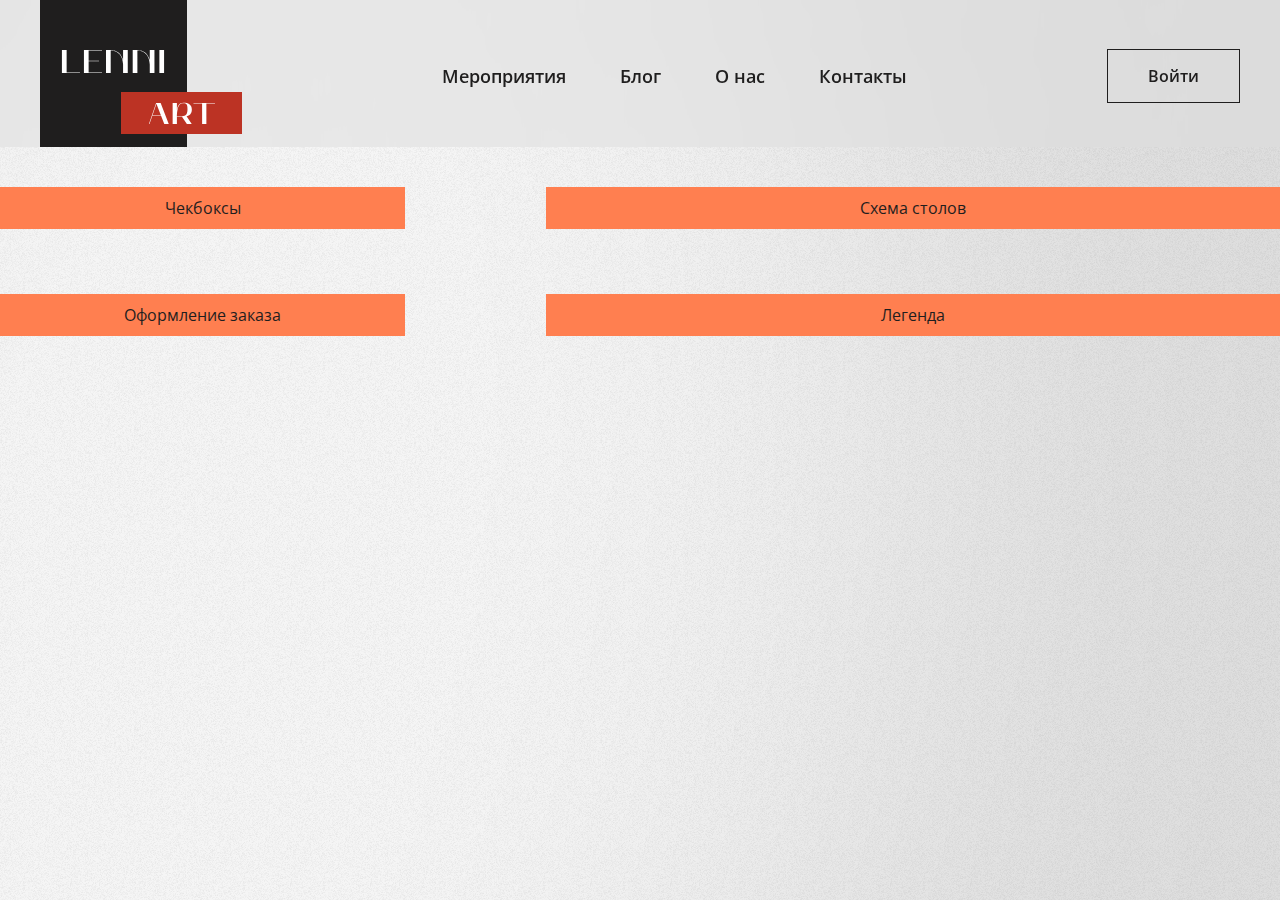
==== event.html @ 91ab903e "feature(all): add events, events, imgs, styles" ====
<!DOCTYPE html>
<html lang="ru">

<head>
  <meta charset="UTF-8" />
  <title>Lenni Art</title>

  <!-- CSS -->
  <link rel="stylesheet" href="../styles/styles.min.css" />

  <!-- FONTS -->
  <link rel="preconnect" href="https://fonts.googleapis.com">
  <link rel="preconnect" href="https://fonts.gstatic.com" crossorigin>
  <link href="https://fonts.googleapis.com/css2?family=Lora:wght@400;500;600;700&family=Open+Sans:wght@400;500;600;700&display=swap" rel="stylesheet">
</head>

<body>
  <header class="page-header">
    <div class="page-header__container">
      <a href="index.html" class="page-header__logo">
        <!-- <img src="assets/images/logo.svg" class="page-header__logo-img"/> -->
        <svg class="page-header__logo-img" width="202" height="147">
          <use xlink:href="assets/icons/symbols.svg#logo">
        </svg>
      </a>

      <nav class="page-header__nav">
        <a href="events.html" class="page-header__nav-link">Мероприятия</a>
        <a href="#" class="page-header__nav-link">Блог</a>
        <a href="#" class="page-header__nav-link">О нас</a>
        <a href="#" class="page-header__nav-link">Контакты</a>
      </nav>

      <a href="#" class="btn page-header__sign-in-btn">Войти</a>
    </div>
  </header>
  <main class="main">
    <!-- Здесь будут хлебные крошки -->
    <article class="event">
      <!-- Здесь пропущенное содержимое страницы -->
      <form class="reserve event__reserve">
        <div class="reserve__checks">
          Чекбоксы
        </div>
        <div class="reserve__scheme">
          Схема столов
        </div>
        <div class="reserve__order">
          Оформление заказа
        </div>
        <div class="reserve__legend">
          Легенда
        </div>
      </form>
    </article>
  </main>

  <footer class="page-footer"></footer>
</body>

</html>
---- styles/styles.min.css ----
@font-face {
  font-family: "mak";
  src: local("MAK-bold"), url(../assets/fonts/Mak-bold.woff);
  font-weight: 700;
  font-style: normal;
}
@font-face {
  font-family: "mak";
  src: local("MAK-light"), url(../assets/fonts/Mak-light.woff);
  font-weight: 300;
  font-style: normal;
}
html {
  width: 100%;
  margin: 0;
  padding: 0;
}
body,
input,
select,
textarea {
  color: #1f1e1e;
  font-family: "Open Sans", sans-serif;
}
body {
  width: 100%;
  margin: 0;
  -webkit-box-sizing: border-box;
  box-sizing: border-box;
  display: -webkit-box;
  display: -ms-flexbox;
  display: flex;
  -webkit-box-orient: vertical;
  -webkit-box-direction: normal;
  -ms-flex-direction: column;
  flex-direction: column;
  background-color: #dedede;
  background-image: url(../assets/images/noise.png),
    url(../assets/images/bg.png);
  background-position: 0 0, 0 0;
  background-size: auto, 100% auto;
  background-repeat: repeat, repeat-y;
  font-size: 16px;
  font-weight: 400;
  font-style: normal;
  line-height: 1.375;
  overflow-x: hidden;
  -webkit-text-size-adjust: 100%;
  -moz-text-size-adjust: 100%;
  -ms-text-size-adjust: 100%;
  min-height: 100vh;
  padding: 147px 0 0;
}
input,
select,
textarea {
  -webkit-box-shadow: none;
  box-shadow: none;
  outline: 0;
}
textarea {
  resize: none;
}
.main {
  -webkit-box-flex: 1;
  -ms-flex: 1 0 auto;
  flex: 1 0 auto;
}
.main-header {
  padding: 100px 0;
}
.main-header__text,
.main-header__title {
  margin: 0 0 70px;
  padding-left: 40px;
  padding-right: 40px;
  text-align: center;
  text-transform: uppercase;
  font-family: "Lora", sans-serif;
  font-weight: 400;
  font-size: 45px;
  line-height: normal;
  color: #1f1e1e;
}
.main-header__text {
  margin: 0 auto;
  max-width: 948px;
  width: 100%;
}
.main-header__picture {
  display: block;
  margin-bottom: 70px;
  position: relative;
  width: 100%;
}
.main-header__picture::before {
  content: "";
  display: block;
  width: 100%;
  padding-top: 16.927%;
}
.main-header__img {
  position: absolute;
  top: 0;
  left: 0;
  width: 100%;
  height: 100%;
  -o-object-fit: contain;
  object-fit: contain;
}
.home {
  padding-top: 147px;
}
.home__listing {
  margin-bottom: 95px;
}
.title {
  margin: 0 0 150px;
  -webkit-box-sizing: border-box;
  box-sizing: border-box;
  padding: 7px 45px 9px;
  max-width: 624px;
  width: 100%;
  text-align: center;
  background-color: #1f1e1e;
  text-transform: uppercase;
  font-family: Lora;
  font-size: 36px;
  font-style: normal;
  font-weight: 500;
  color: #fff;
}
.btn,
a,
button {
  color: #1f1e1e;
  outline: 0;
}
img {
  max-width: 100%;
  height: auto;
  -o-object-fit: cover;
  object-fit: cover;
}
.btn,
button {
  cursor: pointer;
}
button {
  -webkit-box-shadow: none;
  box-shadow: none;
  font-family: "Open Sans", sans-serif;
}
.btn {
  display: inline-block;
  -webkit-box-sizing: border-box;
  box-sizing: border-box;
  padding: 15px 40px;
  border: 1px solid #1f1e1e;
  background-color: transparent;
  font-weight: 600;
  font-size: 16px;
  line-height: 20px;
  text-align: center;
  text-decoration: none;
  -webkit-transition: color 0.2s, background-color 0.2s, border-color 0.2s;
  transition: color 0.2s, background-color 0.2s, border-color 0.2s;
  overflow: hidden;
}
.btn:active {
  background-color: #1f1e1e;
  color: #fff;
}
.radio,
.section-title {
  display: -webkit-box;
  display: -ms-flexbox;
  display: flex;
}
.section-title {
  -webkit-box-sizing: border-box;
  box-sizing: border-box;
  width: 100%;
  max-width: 624px;
  -webkit-box-pack: center;
  -ms-flex-pack: center;
  justify-content: center;
  -webkit-box-align: center;
  -ms-flex-align: center;
  align-items: center;
  min-height: 62px;
  margin: 0 auto 150px;
  padding: 8px 45px;
  background-color: #1f1e1e;
  color: #fff;
  font-family: "Lora", serif;
  font-weight: 500;
  font-size: 36px;
  line-height: 1.277;
  text-align: center;
  text-transform: uppercase;
}
.radio {
  -webkit-box-orient: vertical;
  -webkit-box-direction: normal;
  -ms-flex-direction: column;
  flex-direction: column;
}
.radio__label {
  display: block;
  margin-bottom: 9px;
  -webkit-box-sizing: border-box;
  box-sizing: border-box;
  padding-left: 23px;
  position: relative;
  min-height: 23px;
  cursor: pointer;
}
.radio__label:last-child {
  margin-bottom: 0;
}
.radio__input {
  position: absolute !important;
  width: 0 !important;
  height: 0 !important;
  margin: 0 !important;
  padding: 0 !important;
  border: 0 !important;
  visibility: hidden !important;
  pointer-events: none;
  overflow: hidden !important;
  white-space: nowrap !important;
}
.check__input:checked ~ .check__mark,
.radio__input:checked ~ .radio__mark {
  background-color: #1f1e1e;
}
.radio__mark {
  -webkit-box-sizing: border-box;
  box-sizing: border-box;
  position: absolute;
  left: 0;
  top: 0;
  width: 23px;
  height: 23px;
  border-radius: 50%;
  border: 2px solid #1f1e1e;
  padding: 3px;
  background-clip: content-box;
  background-color: transparent;
  -webkit-transition: background-color 0.2s;
  transition: background-color 0.2s;
}
.radio__name {
  display: block;
  margin-left: 23px;
  font-family: "Open Sans", sans-serif;
  font-weight: 400;
  font-size: 16px;
  line-height: 22px;
}
.check {
  -webkit-box-sizing: border-box;
  box-sizing: border-box;
  position: relative;
  padding-left: 40px;
  display: block;
}
.check__input {
  position: absolute !important;
  width: 0 !important;
  height: 0 !important;
  margin: 0 !important;
  padding: 0 !important;
  border: 0 !important;
  visibility: hidden !important;
  pointer-events: none;
  overflow: hidden !important;
  white-space: nowrap !important;
}
.check__input:checked ~ .check__mark::after {
  content: "";
  display: block;
  position: absolute;
  top: 2px;
  left: 7px;
  width: 6px;
  height: 12px;
  border-bottom: 2px solid #fff;
  border-right: 2px solid #fff;
  -webkit-transform: rotate(45deg);
  -ms-transform: rotate(45deg);
  transform: rotate(45deg);
}
.check__mark {
  position: absolute;
  top: 0;
  left: 0;
  width: 24px;
  height: 24px;
  -webkit-box-sizing: border-box;
  box-sizing: border-box;
  border: 1px solid #1f1e1e;
  background-color: transparent;
  -webkit-transition: background-color 0.2s;
  transition: background-color 0.2s;
}
.check__label {
  font-size: 14px;
  color: #1f1e1e;
}
.field__title {
  margin: 0 0 10px;
  font-weight: 700;
  font-family: "Open Sans", sans-serif;
  font-size: 18px;
  line-height: 25px;
  color: #1f1e1e;
}
.field__title--mb7 {
  margin-bottom: 7px;
}
.field__inputs {
  display: -webkit-box;
  display: -ms-flexbox;
  display: flex;
  gap: 15px;
}
.field__input,
.field__select,
.field__textarea {
  -webkit-box-sizing: border-box;
  box-sizing: border-box;
  border: 0;
  padding: 17px 20px 16px;
  width: 100%;
  border-radius: 5px;
  background-color: #fff;
  font-size: 16px;
  color: #1f1e1e;
}
.field__input,
.field__select {
  height: 55px;
}
.field__textarea {
  height: 150px;
}
.field__input--w55 {
  width: 55px;
}
.field__input--w110 {
  width: 110px;
}
.field__input--datetime {
  padding: 17px 13px 16px;
  text-align: center;
}
.field__input::-webkit-input-placeholder {
  font-size: 16px;
  color: #6c6c6c;
}
.field__input::-moz-placeholder {
  font-size: 16px;
  color: #6c6c6c;
}
.field__input:-ms-input-placeholder {
  font-size: 16px;
  color: #6c6c6c;
}
.field__input::-ms-input-placeholder {
  font-size: 16px;
  color: #6c6c6c;
}
.field__input::placeholder {
  font-size: 16px;
  color: #6c6c6c;
}
.field__label {
  display: block;
  font-size: 16px;
  margin-bottom: 5px;
  line-height: 22px;
  color: #1f1e1e;
}
.field__label--textarea {
  font-weight: 700;
  font-family: "Open Sans", sans-serif;
  font-size: 18px;
  line-height: 25px;
  color: #1f1e1e;
}
.form__list {
  display: -webkit-box;
  display: -ms-flexbox;
  display: flex;
  -ms-flex-wrap: wrap;
  flex-wrap: wrap;
  width: 100%;
  row-gap: 30px;
  -webkit-column-gap: 60px;
  -moz-column-gap: 60px;
  column-gap: 60px;
}
.form__list--mb50 {
  margin-bottom: 50px;
}
.form__group {
  width: calc(50% - 30px);
}
.form__field {
  display: block;
  width: 100%;
}
.form__field--w50 {
  width: calc(50% - 30px);
}
.form__field--mb30 {
  margin-bottom: 30px;
}
.form__btn {
  max-width: 400px;
  width: 100%;
}
.form__check--mb40 {
  margin-bottom: 40px;
}
.form__close-btn {
  padding: 4px 0;
  border: 0;
  background: 0 0;
  color: #1f1e1e;
  font-weight: 600;
  font-size: 16px;
  line-height: 22px;
  text-decoration: underline;
  -webkit-transition: color 0.2s;
  transition: color 0.2s;
  margin: 0 auto 0 133px;
}
.form__close-btn:hover,
.page-header__nav-link:hover {
  color: #bc3324;
}
.event-card,
.event-card__link {
  display: -webkit-box;
  display: -ms-flexbox;
  display: flex;
}
.event-card {
  -webkit-box-sizing: border-box;
  box-sizing: border-box;
  width: 405px;
  max-width: 100%;
  min-width: 280px;
}
.event-card__link {
  text-decoration: none;
  -webkit-box-orient: vertical;
  -webkit-box-direction: normal;
  -ms-flex-direction: column;
  flex-direction: column;
  width: 100%;
  height: 100%;
}
.event-card__link:active .event-card__title {
  color: #bc3324;
  text-decoration-color: #bc3324;
}
.event-card__picture {
  position: relative;
  display: block;
  width: 100%;
  margin: 0 0 25px;
  font-size: 0;
  text-decoration: none;
  overflow: hidden;
}
.event-card__picture ::after {
  content: "";
  display: block;
  width: 100%;
  padding-top: 107.16%;
}
.event-card__picture-img,
.page-header::before {
  position: absolute;
  top: 0;
  left: 0;
  width: 100%;
  height: 100%;
}
.event-card__picture-img {
  -o-object-fit: cover;
  object-fit: cover;
}
.event-card__title {
  margin: 0 0 auto;
  min-height: 64px;
  text-decoration: underline;
  text-decoration-color: transparent;
  font-family: Open Sans;
  font-size: 24px;
  font-style: normal;
  font-weight: 700;
  line-height: normal;
  color: #1f1e1e;
  -webkit-transition: color 0.2s;
  transition: color 0.2s;
}
.event-card__description {
  margin: 15px 0;
  font-size: 16px;
  font-weight: 400;
  line-height: normal;
  color: #1f1e1e;
}
.event-card__time {
  margin-top: auto;
  display: block;
  font-size: 14px;
  font-style: normal;
  font-weight: 300;
  color: #1f1e1e;
}
.listing,
.listing__events-list {
  display: -webkit-box;
  display: -ms-flexbox;
  display: flex;
}
.listing {
  -webkit-box-sizing: border-box;
  box-sizing: border-box;
  width: 100%;
  max-width: 1414px;
  margin-left: auto;
  margin-right: auto;
  padding-left: 40px;
  padding-right: 40px;
  -webkit-box-orient: vertical;
  -webkit-box-direction: normal;
  -ms-flex-direction: column;
  flex-direction: column;
}
.listing__events-list {
  -ms-flex-wrap: wrap;
  flex-wrap: wrap;
  margin: 0 -30px -120px;
}
.listing__event-card {
  max-width: 405px;
  width: calc(33.333% - 60px);
  margin: 0 30px 120px;
}
.events {
  padding-top: 147px;
}
.events__listing {
  margin-bottom: 100px;
}
.events__title {
  -ms-flex-item-align: center;
  align-self: center;
}
.events__container,
.reserve > div {
  -webkit-box-sizing: border-box;
  box-sizing: border-box;
}
.events__container {
  position: relative;
  display: -webkit-box;
  display: -ms-flexbox;
  display: flex;
  -webkit-box-pack: justify;
  -ms-flex-pack: justify;
  justify-content: space-between;
  -webkit-box-align: center;
  -ms-flex-align: center;
  align-items: center;
  margin: 0 auto;
  padding-left: 40px;
  padding-right: 40px;
  max-width: 1414px;
  width: 100%;
  -webkit-box-orient: vertical;
  -webkit-box-direction: normal;
  -ms-flex-direction: column;
  flex-direction: column;
}
.reserve {
  display: grid;
  gap: 65px 11%;
  grid-template-columns: 405px calc(89% - 405px);
  grid-template-areas: "checks scheme" "order legend";
  width: 100%;
}
.reserve__checks {
  grid-area: checks;
}
.reserve__order {
  grid-area: order;
}
.reserve__scheme {
  grid-area: scheme;
}
.reserve > div {
  padding: 10px;
  background-color: coral;
  text-align: center;
}
.event {
  padding: 40px 0 150px;
}
.page-header {
  position: fixed;
  top: 0;
  left: 0;
  right: 0;
  width: 100%;
  height: 147px;
  z-index: 100;
}
.page-header::before {
  content: "";
  background-color: rgba(222, 222, 222, 0.5);
}
@supports (
  (-webkit-backdrop-filter: blur(10px)) or (backdrop-filter: blur(10px))
) {
  .page-header::before {
    -webkit-backdrop-filter: blur(10px);
    backdrop-filter: blur(10px);
    background-color: rgba(222, 222, 222, 0.5);
  }
}
.page-header__container {
  -webkit-box-sizing: border-box;
  box-sizing: border-box;
  width: 100%;
  max-width: 1414px;
  margin-left: auto;
  margin-right: auto;
  padding-left: 40px;
  padding-right: 40px;
  position: relative;
  display: -webkit-box;
  display: -ms-flexbox;
  display: flex;
  -webkit-box-pack: justify;
  -ms-flex-pack: justify;
  justify-content: space-between;
  -webkit-box-align: center;
  -ms-flex-align: center;
  align-items: center;
}
.page-header__logo {
  display: inline-block;
  width: 202px;
  height: 147x;
}
.page-header__logo-img {
  width: 100%;
  height: 100%;
}
.page-header__nav {
  display: inline-block;
}
.page-header__nav-link {
  margin: 0 25px;
  font-family: "Open Sans", sans-serif;
  color: #1f1e1e;
  font-weight: 600;
  font-size: 18px;
  line-height: 25px;
  text-decoration: none;
}
.page-header__sign-in-btn,
.pp {
  -webkit-box-sizing: border-box;
  box-sizing: border-box;
}
.page-header__sign-in-btn {
  text-decoration: none;
  padding: 15px 40px;
  background-color: transparent;
  border: 1px solid #1f1e1e;
  font-size: 16px;
  line-height: normal;
  font-weight: 600;
  color: #1f1e1e;
}
.pp {
  position: fixed;
  top: 0;
  left: 0;
  right: 0;
  bottom: 0;
  padding: 90px 50px 50px;
  overflow-y: auto;
  z-index: 110;
  background-color: #dedede;
}
@supports (
  (-webkit-backdrop-filter: blur(25px)) or (backdrop-filter: blur(25px))
) {
  .pp {
    background-color: rgba(31, 30, 30, 0.4);
    -webkit-backdrop-filter: blur(25px);
    backdrop-filter: blur(25px);
  }
}
.pp__container,
.pp__title {
  -webkit-box-sizing: border-box;
  box-sizing: border-box;
}
.pp__container {
  display: -webkit-box;
  display: -ms-flexbox;
  display: flex;
  -webkit-box-orient: vertical;
  -webkit-box-direction: normal;
  -ms-flex-direction: column;
  flex-direction: column;
  max-width: 1210px;
  width: 100%;
  margin: auto;
  padding: 70px 40px 40px;
  background-color: #dedede;
  background-image: url(../../assets/images/noise.png);
  background-repeat: repeat;
  background-position: 0 0;
  background-size: auto;
}
.pp__title {
  margin: -110px 0 70px;
  padding: 10px 84px;
  max-width: 595px;
  background-color: #1f1e1e;
  text-transform: uppercase;
  font-family: "Lora", serif;
  font-weight: 400;
  font-size: 22px;
  line-height: 30px;
  letter-spacing: 0.44px;
  color: #fff;
}
.pp__sticky-close {
  position: sticky;
  -ms-flex-item-align: end;
  align-self: flex-end;
  top: 0;
  width: 0;
}
.pp__sticky-btn {
  position: absolute;
  right: -70px;
  top: -100px;
  -webkit-box-sizing: border-box;
  box-sizing: border-box;
  display: -webkit-box;
  display: -ms-flexbox;
  display: flex;
  -webkit-box-pack: center;
  -ms-flex-pack: center;
  justify-content: center;
  -webkit-box-align: center;
  -ms-flex-align: center;
  align-items: center;
  width: 60px;
  height: 60px;
  border: 0;
  outline: 0;
  border-radius: 50%;
  background-color: #1f1e1e;
  color: #fff;
  -webkit-transition: background-color 0.2s;
  transition: background-color 0.2s;
}
.pp__form {
  margin: auto;
  max-width: 870px;
}
.page-footer {
  -webkit-box-flex: 0;
  -ms-flex: 0 0 auto;
  flex: 0 0 auto;
}
.display-none {
  display: none;
}
.color-red {
  color: #bc3324;
}
.width_624 {
  -webkit-box-sizing: border-box;
  box-sizing: border-box;
  width: 100%;
  max-width: 624px;
}
.is-hidden {
  position: absolute !important;
  width: 0 !important;
  height: 0 !important;
  margin: 0 !important;
  padding: 0 !important;
  border: 0 !important;
  visibility: hidden !important;
  pointer-events: none;
  overflow: hidden !important;
  white-space: nowrap !important;
}
@media (hover: hover) {
  .btn:hover {
    background-color: #1f1e1e;
    color: #fff;
  }
  .event-card__link:hover .event-card__title {
    color: #bc3324;
    text-decoration-color: #bc3324;
  }
  .pp__sticky-btn:hover {
    background-color: #a51505;
  }
}
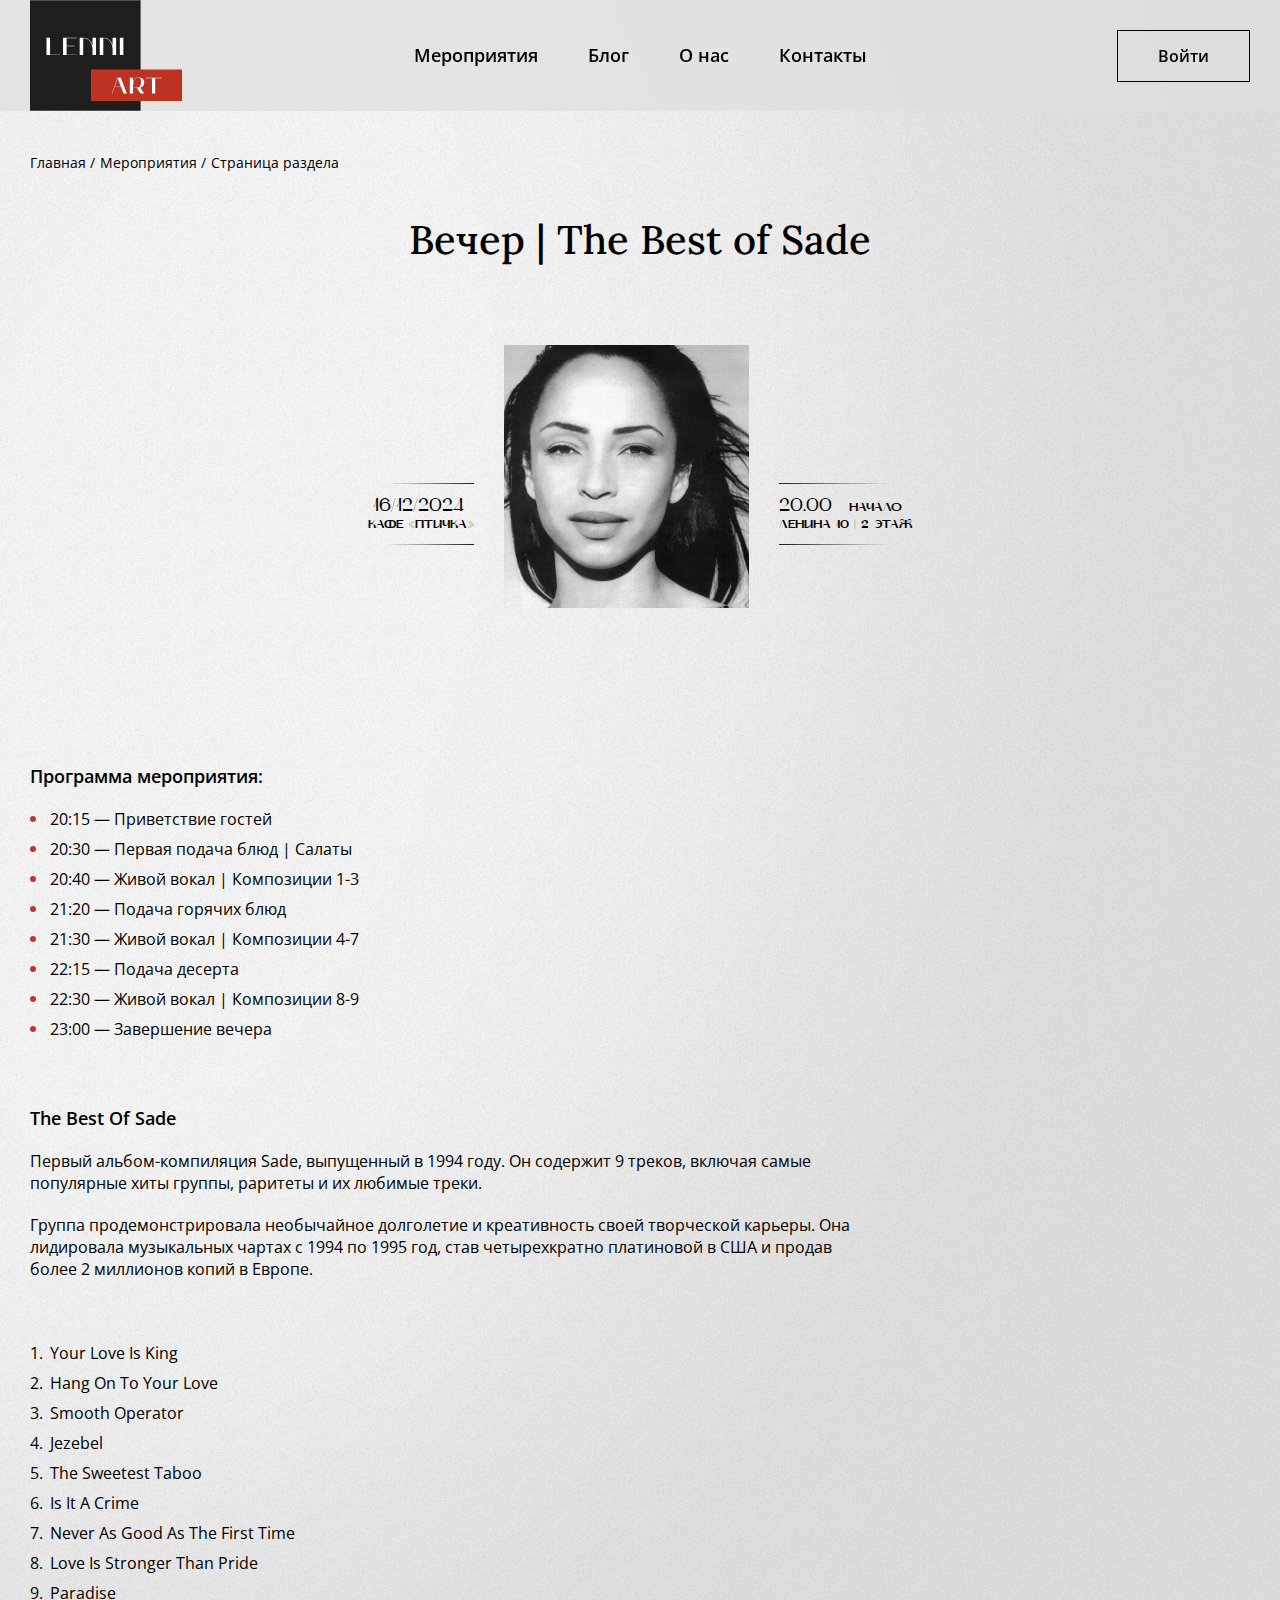
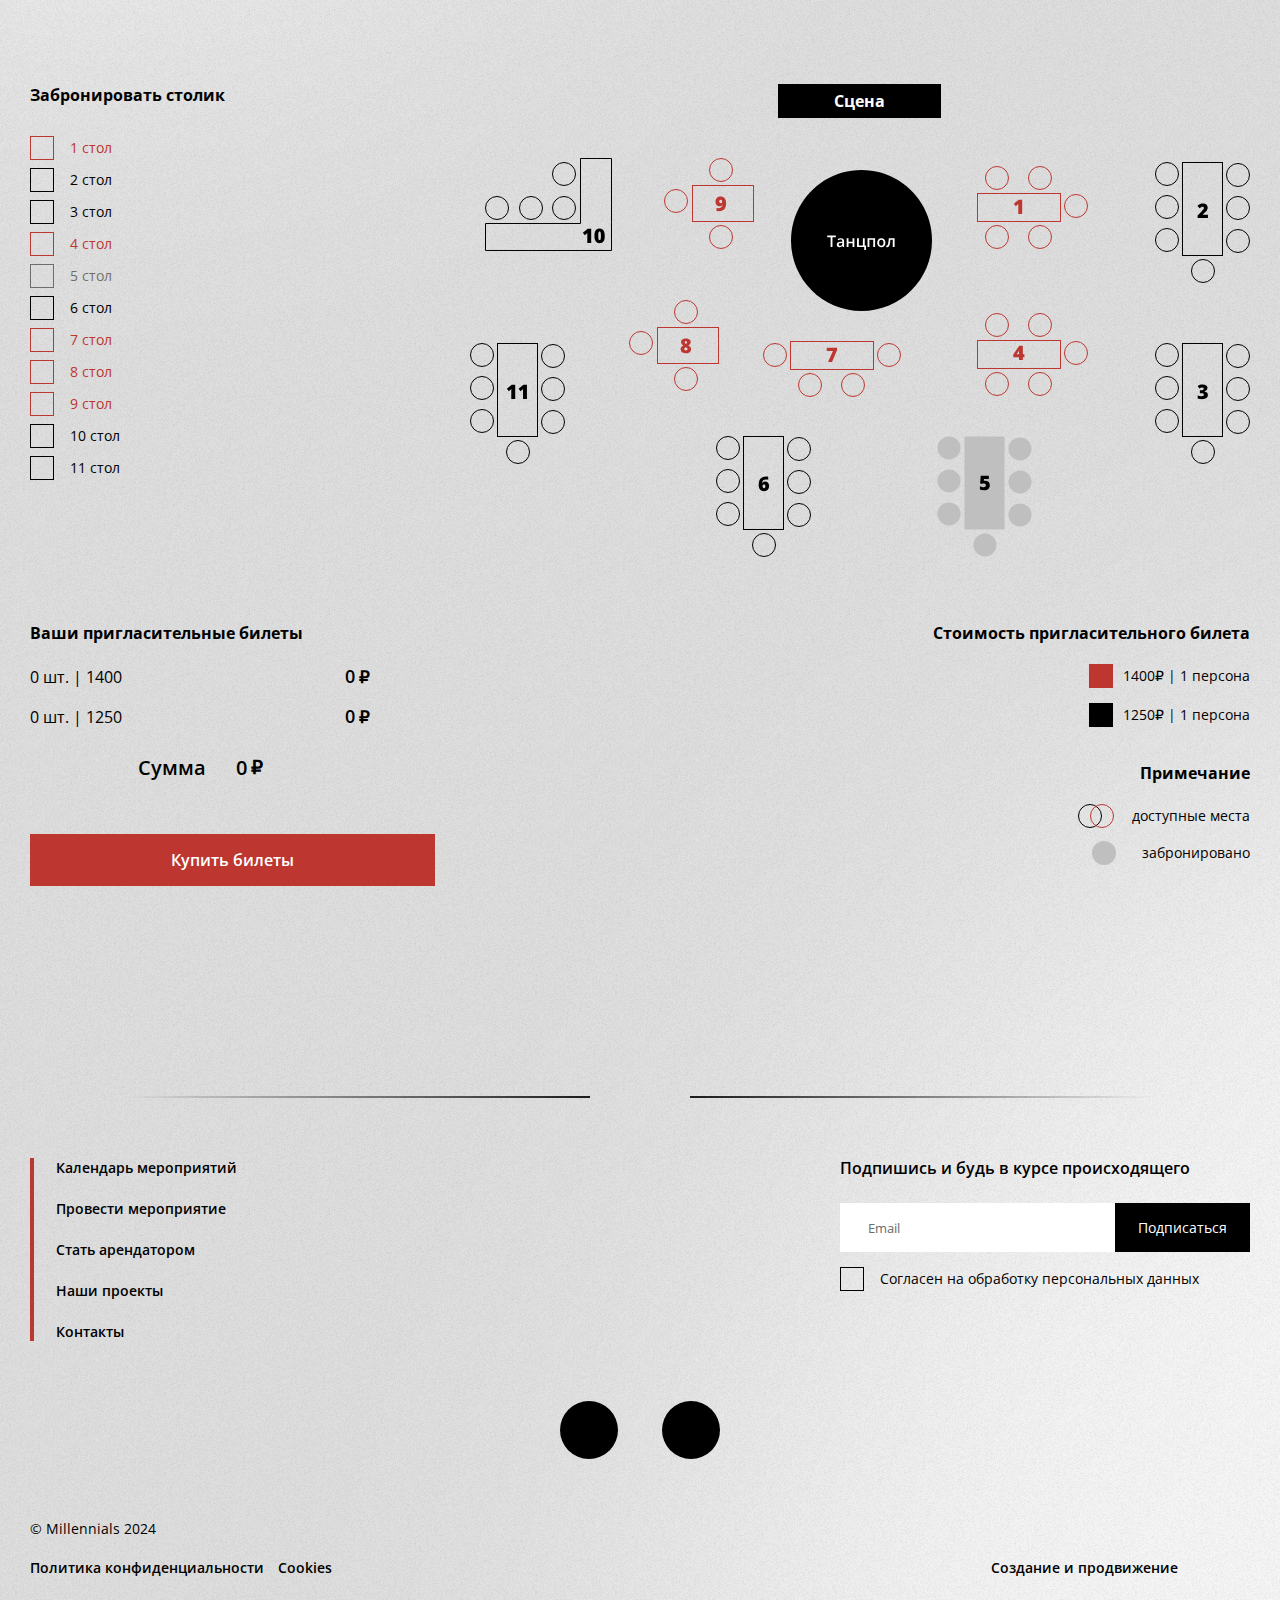
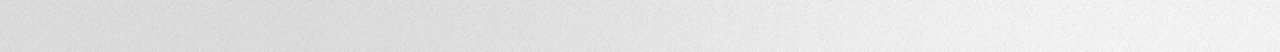
==== commit 18bf41a9: "added scripts, adaptive, svgs and some stuff" ====
--- a/event.html
+++ b/event.html
@@ -3,10 +3,30 @@
 
 <head>
   <meta charset="UTF-8" />
+  <meta name="viewport" content="width=device-width,initial-scale=1,minimum-scale=1,maximum-scale=1,user-scalable=no">
+
   <title>Lenni Art</title>
 
+  <meta name="description" content="Арт—пространство для людей, горящих сердец и делом">
+  <meta name="keywords" content="Lenni Art, пространство, мероприятия">
+
+  <meta property="og:title" content="Lenni Art" />
+  <meta property="og:description" content="Арт пространство для людей, горящих сердцем и делом" />
+  <meta property="og:image" content="/assets/images/lenni-art.jpg">
+  <meta property="og:type" content="website" />
+  <meta property="og:url" content="https://lenni-art.ru/" />
+
+  <!-- FAVICONS -->
+  <link rel="apple-touch-icon" sizes="180x180" href="assets/icons/apple-touch-icon.png">
+  <link rel="icon" type="image/png" sizes="32x32" href="assets/icons/favicon-32x32.png">
+  <link rel="icon" type="image/png" sizes="16x16" href="assets/icons/favicon-16x16.png">
+  <link rel="manifest" href="assets/icons/site.webmanifest">
+  <link rel="mask-icon" href="assets/icons/safari-pinned-tab.svg" color="#424e51">
+  <meta name="msapplication-TileColor" content="#2b5797">
+  <meta name="theme-color" content="#ffffff">
+
   <!-- CSS -->
-  <link rel="stylesheet" href="../styles/styles.min.css" />
+  <link rel="stylesheet" href="styles/styles.css?ver=0">
 
   <!-- FONTS -->
   <link rel="preconnect" href="https://fonts.googleapis.com">
@@ -20,7 +40,7 @@
       <a href="index.html" class="page-header__logo">
         <!-- <img src="assets/images/logo.svg" class="page-header__logo-img"/> -->
         <svg class="page-header__logo-img" width="202" height="147">
-          <use xlink:href="assets/icons/symbols.svg#logo">
+          <use xlink:href="assets/icons/symbols.svg#logo"></use>
         </svg>
       </a>
 
@@ -29,33 +49,470 @@
         <a href="#" class="page-header__nav-link">Блог</a>
         <a href="#" class="page-header__nav-link">О нас</a>
         <a href="#" class="page-header__nav-link">Контакты</a>
+
+        <div class="page-header__nav-user">
+          <a href="#" class="page-header__nav-user-link">
+            Александр С.
+          </a>
+
+          <a href="#" class="page-header__nav-logout">
+            <svg class="page-header__nav-logout-icon" width="24" height="24">
+              <use xlink:href="assets/icons/symbols.svg#door"></use>
+            </svg>
+          </a>
+        </div>
       </nav>
 
-      <a href="#" class="btn page-header__sign-in-btn">Войти</a>
+      <div class="page-header__right-block">
+        <a href="#" class="page-header__sign-in-btn">
+          Войти
+          <svg class="page-header__user-icon" width="21" height="18">
+            <use xlink:href="assets/icons/symbols.svg#user"></use>
+          </svg>
+        </a>
+
+        <button type="button" class="page-header__nav-toggle" id="js-navToggle"></button>
+      </div>
     </div>
   </header>
   <main class="main">
-    <!-- Здесь будут хлебные крошки -->
+    <div class="breadcrumbs">
+      <a href="index.html" class="breadcrumbs__link">Главная</a>
+      <a href="events.html" class="breadcrumbs__link">Мероприятия</a>
+      <a href="#" class="breadcrumbs__link">Страница раздела</a>
+    </div>
     <article class="event">
-      <!-- Здесь пропущенное содержимое страницы -->
-      <form class="reserve event__reserve">
-        <div class="reserve__checks">
-          Чекбоксы
-        </div>
-        <div class="reserve__scheme">
-          Схема столов
-        </div>
-        <div class="reserve__order">
-          Оформление заказа
-        </div>
-        <div class="reserve__legend">
-          Легенда
-        </div>
-      </form>
+      <header class="event__header">
+        <h1 class="event__title page-title">Вечер | The Best of Sade</h1>
+      </header>
+
+      <div class="event__about">
+        <div class="event__info">
+          <time datetime="2024-12-16T20:00" class="event__time">
+            16/12/2024
+          </time>
+
+          <div class="event__info-text">
+            Кафе «Птичка»
+          </div>
+        </div>
+
+        <div class="picture__wrapper">
+          <div class="event__picture">
+            <source media="(max-width:1169px)" type="image/webp" srcset="assets/images/events/sade_mobile.webp" />
+            <source media="(max-width:1169px)" srcset="assets/images/events/sade_mobile.jpg" />
+            <source type="image/webp" srcset="assets/images/events/sade.webp" />
+            <img class="event__image" src="assets/images/events/sade.png" alt="Вечер | The Best of Sade">
+          </div>
+        </div>
+
+        <div class="event__info">
+          <span class="event__time" data-caption="начало">
+            20.00
+          </span>
+
+          <div class="event__info-text">
+            Ленина 10 | 2 этаж
+          </div>
+        </div>
+      </div>
+
+      <div class="event__container">
+        <div class="event__content content">
+          <h5>Программа мероприятия:</h5>
+
+          <ul>
+            <li>20:15 — Приветствие гостей</li>
+            <li>20:30 — Первая подача блюд | Салаты</li>
+            <li>20:40 — Живой вокал | Композиции 1-3</li>
+            <li>21:20 — Подача горячих блюд</li>
+            <li>21:30 — Живой вокал | Композиции 4-7</li>
+            <li>22:15 — Подача десерта</li>
+            <li>22:30 — Живой вокал | Композиции 8-9</li>
+            <li>23:00 — Завершение вечера</li>
+          </ul>
+
+          <br />
+
+          <h5>The Best Of Sade</h5>
+          <p>
+            Первый альбом-компиляция Sade, выпущенный в 1994 году. Он содержит 9 треков, включая самые популярные хиты группы,
+            раритеты и их любимые треки.
+          </p>
+          <p>
+            Группа продемонстрировала необычайное долголетие и креативность своей творческой карьеры. Она лидировала музыкальных
+            чартах с 1994 по 1995 год, став четырехкратно платиновой в США и продав более 2 миллионов копий в Европе.
+          </p>
+
+          <br />
+
+          <ol>
+            <li>Your Love Is King</li>
+            <li>Hang On To Your Love</li>
+            <li>Smooth Operator</li>
+            <li>Jezebel</li>
+            <li>The Sweetest Taboo</li>
+            <li>Is It A Crime</li>
+            <li>Never As Good As The First Time</li>
+            <li>Love Is Stronger Than Pride</li>
+            <li>Paradise</li>
+          </ol>
+        </div>
+
+        <!-- prettier-ignore -->
+        <form class="reserve event_reserve">
+          <div class="reserve__checks">
+            <h4 class="reserve__section-title reserve__section-title--mb30">Забронировать столик</h4>
+
+            <label class="reserve__check check check--red" data-number="1">
+              <input type="checkbox" name="table_1" class="check__input" />
+              <span class="check__mark"></span>
+              <span class="check__label">1 стол</span>
+            </label>
+            <label class="reserve__check check" data-number="2">
+              <input type="checkbox" name="table_2" class="check__input" />
+              <span class="check__mark"></span>
+              <span class="check__label">2 стол</span>
+            </label>
+            <label class="reserve__check check" data-number="3">
+              <input type="checkbox" name="table_3" class="check__input" />
+              <span class="check__mark"></span>
+              <span class="check__label">3 стол</span>
+            </label>
+            <label class="reserve__check check check--red" data-number="4">
+              <input type="checkbox" name="table_4" class="check__input" />
+              <span class="check__mark"></span>
+              <span class="check__label">4 стол</span>
+            </label>
+            <label class="reserve__check check check--disabled" data-number="5">
+              <input type="checkbox" name="table_5" class="check__input" disabled />
+              <span class="check__mark"></span>
+              <span class="check__label">5 стол</span>
+            </label>
+            <label class="reserve__check check" data-number="6">
+              <input type="checkbox" name="table_6" class="check__input" />
+              <span class="check__mark"></span>
+              <span class="check__label">6 стол</span>
+            </label>
+            <label class="reserve__check check check--red" data-number="7">
+              <input type="checkbox" name="table_7" class="check__input" />
+              <span class="check__mark"></span>
+              <span class="check__label">7 стол</span>
+            </label>
+            <label class="reserve__check check check--red" data-number="8">
+              <input type="checkbox" name="table_8" class="check__input" />
+              <span class="check__mark"></span>
+              <span class="check__label">8 стол</span>
+            </label>
+            <label class="reserve__check check check--red" data-number="9">
+              <input type="checkbox" name="table_9" class="check__input" />
+              <span class="check__mark"></span>
+              <span class="check__label">9 стол</span>
+            </label>
+            <label class="reserve__check check" data-number="10">
+              <input type="checkbox" name="table_10" class="check__input" />
+              <span class="check__mark"></span>
+              <span class="check__label">10 стол</span>
+            </label>
+            <label class="reserve__check check" data-number="11">
+              <input type="checkbox" name="table_11" class="check__input" />
+              <span class="check__mark"></span>
+              <span class="check__label">11 стол</span>
+            </label>
+          </div>
+
+          <div class="reserve__scheme">
+            <div class="reserve__scheme-container">
+              <h4 class="reserve__scheme-title">Сцена</h4>
+
+              <div class="reserve__scheme-wrapper">
+                <svg class="reserve__scene scene" width="780" height="399" viewBox="0 0 780 399" fill="none" xmlns="http://www.w3.org/2000/svg">
+                  <g class="scene__dance-floor">
+                    <path d="M462 82.5C462 121.436 430.436 153 391.5 153C352.564 153 321 121.436 321 82.5C321 43.5639 352.564 12 391.5 12C430.436 12 462 43.5639 462 82.5Z" fill="currentColor" />
+                    <path d="M362.453 89H360.586V79.1797H357.227V77.5781H365.812V79.1797H362.453V89ZM372.781 89L372.414 87.7969H372.352C371.935 88.3229 371.516 88.6823 371.094 88.875C370.672 89.0625 370.13 89.1562 369.469 89.1562C368.62 89.1562 367.956 88.9271 367.477 88.4688C367.003 88.0104 366.766 87.362 366.766 86.5234C366.766 85.6328 367.096 84.9609 367.758 84.5078C368.419 84.0547 369.427 83.8073 370.781 83.7656L372.273 83.7188V83.2578C372.273 82.7057 372.143 82.2943 371.883 82.0234C371.628 81.7474 371.229 81.6094 370.688 81.6094C370.245 81.6094 369.82 81.6745 369.414 81.8047C369.008 81.9349 368.617 82.0885 368.242 82.2656L367.648 80.9531C368.117 80.7083 368.63 80.5234 369.188 80.3984C369.745 80.2682 370.271 80.2031 370.766 80.2031C371.865 80.2031 372.693 80.4427 373.25 80.9219C373.812 81.401 374.094 82.1536 374.094 83.1797V89H372.781ZM370.047 87.75C370.714 87.75 371.247 87.5651 371.648 87.1953C372.055 86.8203 372.258 86.2969 372.258 85.625V84.875L371.148 84.9219C370.284 84.9531 369.654 85.099 369.258 85.3594C368.867 85.6146 368.672 86.0078 368.672 86.5391C368.672 86.9245 368.786 87.224 369.016 87.4375C369.245 87.6458 369.589 87.75 370.047 87.75ZM378.492 80.3594V83.8281H382.562V80.3594H384.398V89H382.562V85.2734H378.492V89H376.656V80.3594H378.492ZM394.727 87.5781H395.977V92.0391H394.25V89H387.031V80.3594H388.867V87.5469H392.891V80.3594H394.727V87.5781ZM405.102 80.3594V89H403.258V81.8125H399.383V89H397.547V80.3594H405.102ZM415.398 84.6641C415.398 86.0755 415.036 87.1771 414.312 87.9688C413.589 88.7604 412.581 89.1562 411.289 89.1562C410.482 89.1562 409.768 88.974 409.148 88.6094C408.529 88.2448 408.052 87.7214 407.719 87.0391C407.385 86.3568 407.219 85.5651 407.219 84.6641C407.219 83.263 407.578 82.1693 408.297 81.3828C409.016 80.5964 410.029 80.2031 411.336 80.2031C412.586 80.2031 413.576 80.6068 414.305 81.4141C415.034 82.2161 415.398 83.2995 415.398 84.6641ZM409.109 84.6641C409.109 86.6589 409.846 87.6562 411.32 87.6562C412.779 87.6562 413.508 86.6589 413.508 84.6641C413.508 82.6901 412.773 81.7031 411.305 81.7031C410.534 81.7031 409.974 81.9583 409.625 82.4688C409.281 82.9792 409.109 83.7109 409.109 84.6641ZM424.617 89H422.766V81.7969H420.383C420.237 83.651 420.039 85.099 419.789 86.1406C419.544 87.1823 419.221 87.9427 418.82 88.4219C418.424 88.901 417.909 89.1406 417.273 89.1406C416.872 89.1406 416.536 89.0833 416.266 88.9688V87.5312C416.458 87.6042 416.651 87.6406 416.844 87.6406C417.375 87.6406 417.792 87.0443 418.094 85.8516C418.401 84.6536 418.641 82.8229 418.812 80.3594H424.617V89Z" fill="white" />
+                  </g>
+
+                  <g class="scene__table scene__table--red">
+                    <g class="scene__table-group scene__table-group--red" data-number="1" data-places="5" stroke="currentColor" fill="currentColor">
+                      <rect x="507.5" y="35.5" width="83" height="28" />
+                      <circle cx="527" cy="20" r="11.5" />
+                      <circle cx="570" cy="20" r="11.5" />
+                      <circle cx="606" cy="48" r="11.5" />
+                      <circle cx="570" cy="79" r="11.5" />
+                      <circle cx="527" cy="79" r="11.5" />
+                    </g>
+
+                    <path class="scene__table-num" d="M552.199 56H548.283V48.9395C548.283 48.8092 548.283 48.5716 548.283 48.2266C548.283 47.875 548.286 47.4876 548.293 47.0645C548.306 46.6413 548.322 46.2604 548.342 45.9219C548.173 46.1237 548.013 46.2962 547.863 46.4395C547.72 46.5827 547.58 46.7161 547.443 46.8398L545.822 48.1777L543.82 45.7168L548.723 41.7227H552.199V56Z" fill="currentColor" />
+                    <rect x="507" y="8" width="111" height="83" fill="transparent" />
+                  </g>
+
+                  <g class="scene__table scene__table--black">
+                    <g class="scene__table-group scene__table-group--black" data-number="2" data-places="7" stroke="currentColor" fill="currentColor">
+                      <rect x="712.5" y="4.5" width="40" height="93" />
+                      <circle cx="697" cy="16" r="11.5" />
+                      <circle cx="768" cy="17" r="11.5" />
+                      <circle cx="697" cy="49" r="11.5" />
+                      <circle cx="768" cy="50" r="11.5" />
+                      <circle cx="697" cy="82" r="11.5" />
+                      <circle cx="768" cy="83" r="11.5" />
+                      <circle cx="733" cy="113" r="11.5" />
+                    </g>
+                    <path class="scene__table-num" d="M737.957 60H727.596V57.4609L731.082 53.9355C732.078 52.8939 732.729 52.1842 733.035 51.8066C733.341 51.4225 733.553 51.0938 733.67 50.8203C733.794 50.5469 733.855 50.2604 733.855 49.9609C733.855 49.5898 733.735 49.2969 733.494 49.082C733.253 48.8672 732.915 48.7598 732.479 48.7598C732.029 48.7598 731.574 48.89 731.111 49.1504C730.656 49.4043 730.138 49.7819 729.559 50.2832L727.439 47.8027C728.175 47.1452 728.794 46.6764 729.295 46.3965C729.796 46.11 730.34 45.8919 730.926 45.7422C731.518 45.5924 732.182 45.5176 732.918 45.5176C733.842 45.5176 734.666 45.6803 735.389 46.0059C736.118 46.3314 736.681 46.7969 737.078 47.4023C737.482 48.0013 737.684 48.6751 737.684 49.4238C737.684 49.9837 737.612 50.5013 737.469 50.9766C737.332 51.4518 737.117 51.9206 736.824 52.3828C736.531 52.8385 736.141 53.3203 735.652 53.8281C735.171 54.3359 734.139 55.2995 732.557 56.7188V56.8164H737.957V60Z" fill="currentColor" />
+                    <rect x="685" y="4" width="95" height="121" fill="transparent" />
+                  </g>
+
+                  <g class="scene__table scene__table--black">
+                    <g class="scene__table-group scene__table-group--black" data-number="3" data-places="7" stroke="currentColor" fill="currentColor">
+                      <rect x="712.5" y="185.5" width="40" height="93" />
+                      <circle cx="697" cy="197" r="11.5" />
+                      <circle cx="768" cy="198" r="11.5" />
+                      <circle cx="697" cy="230" r="11.5" />
+                      <circle cx="768" cy="231" r="11.5" />
+                      <circle cx="697" cy="263" r="11.5" />
+                      <circle cx="768" cy="264" r="11.5" />
+                      <circle cx="733" cy="294" r="11.5" />
+                    </g>
+
+                    <path class="scene__table-num" d="M737.479 229.818C737.479 230.704 737.208 231.465 736.668 232.104C736.128 232.735 735.346 233.194 734.324 233.48V233.539C736.707 233.839 737.898 234.965 737.898 236.918C737.898 238.246 737.371 239.291 736.316 240.053C735.268 240.814 733.81 241.195 731.941 241.195C731.173 241.195 730.46 241.14 729.803 241.029C729.152 240.919 728.445 240.717 727.684 240.424V237.221C728.309 237.54 728.943 237.777 729.588 237.934C730.239 238.083 730.838 238.158 731.385 238.158C732.231 238.158 732.846 238.041 733.23 237.807C733.621 237.566 733.816 237.191 733.816 236.684C733.816 236.293 733.715 235.993 733.514 235.785C733.312 235.57 732.986 235.411 732.537 235.307C732.088 235.196 731.502 235.141 730.779 235.141H729.9V232.24H730.799C732.758 232.24 733.738 231.739 733.738 230.736C733.738 230.359 733.592 230.079 733.299 229.896C733.012 229.714 732.625 229.623 732.137 229.623C731.225 229.623 730.281 229.929 729.305 230.541L727.703 227.963C728.458 227.442 729.23 227.071 730.018 226.85C730.812 226.628 731.72 226.518 732.742 226.518C734.22 226.518 735.379 226.811 736.219 227.396C737.059 227.982 737.479 228.79 737.479 229.818Z" fill="currentColor" />
+                    <rect x="685" y="185" width="95" height="121" fill="transparent" />
+                  </g>
+
+                  <g class="scene__table scene__table--red">
+                    <g class="scene__table-group scene__table-group--red" data-number="4" data-places="5" stroke="currentColor" fill="currentColor">
+                      <rect x="507.5" y="182.5" width="83" height="28" />
+
+                      <circle cx="527" cy="167" r="11.5" />
+                      <circle cx="570" cy="167" r="11.5" />
+                      <circle cx="606" cy="195" r="11.5" />
+                      <circle cx="570" cy="226" r="11.5" />
+                      <circle cx="527" cy="226" r="11.5" />
+                    </g>
+
+                    <path class="scene__table-num" d="M554.416 199.236H552.844V202H549.035V199.236H543.342V196.404L549.279 187.723H552.844V196.355H554.416V199.236ZM549.035 196.355V194.695C549.035 194.383 549.045 193.963 549.064 193.436C549.09 192.902 549.11 192.622 549.123 192.596H549.016C548.794 193.097 548.544 193.566 548.264 194.002L546.682 196.355H549.035Z" fill="currentColor" />
+                    <rect x="507" y="155" width="111" height="83" fill="transparent" />
+                  </g>
+
+                  <g class="scene__table scene__table--black">
+                    <g class="scene__table-group" fill="#BFBFBF">
+                      <rect x="494.5" y="278.5" width="40" height="93" />
+
+                      <circle cx="479" cy="290" r="11.5" />
+                      <circle cx="550" cy="291" r="11.5" />
+                      <circle cx="479" cy="323" r="11.5" />
+                      <circle cx="550" cy="324" r="11.5" />
+                      <circle cx="479" cy="356" r="11.5" />
+                      <circle cx="550" cy="357" r="11.5" />
+                      <circle cx="515" cy="387" r="11.5" />
+                    </g>
+
+                    <path class="scene__table-num" d="M515.484 322.645C516.305 322.645 517.044 322.837 517.701 323.221C518.365 323.598 518.88 324.135 519.244 324.832C519.615 325.529 519.801 326.333 519.801 327.244C519.801 328.839 519.319 330.063 518.355 330.916C517.398 331.769 515.947 332.195 514 332.195C512.333 332.195 510.973 331.938 509.918 331.424V328.26C510.484 328.52 511.122 328.735 511.832 328.904C512.548 329.074 513.163 329.158 513.678 329.158C514.394 329.158 514.944 329.008 515.328 328.709C515.712 328.403 515.904 327.954 515.904 327.361C515.904 326.814 515.709 326.388 515.318 326.082C514.928 325.776 514.335 325.623 513.541 325.623C512.936 325.623 512.281 325.737 511.578 325.965L510.162 325.262L510.699 317.723H518.844V320.936H513.98L513.805 322.82C514.312 322.723 514.674 322.671 514.889 322.664C515.104 322.651 515.302 322.645 515.484 322.645Z" fill="currentColor" />
+                    <rect x="467" y="278" width="95" height="121" fill="transparent" />
+                  </g>
+
+                  <g class="scene__table scene__table--black">
+                    <g class="scene__table-group scene__table-group--black" data-number="6" data-places="7" stroke="currentColor" fill="currentColor">
+                      <rect x="273.5" y="278.5" width="40" height="93" />
+                      <circle cx="258" cy="290" r="11.5" />
+                      <circle cx="329" cy="291" r="11.5" />
+                      <circle cx="258" cy="323" r="11.5" />
+                      <circle cx="329" cy="324" r="11.5" />
+                      <circle cx="258" cy="356" r="11.5" />
+                      <circle cx="329" cy="357" r="11.5" />
+                      <circle cx="294" cy="387" r="11.5" />
+                    </g>
+
+                    <path class="scene__table-num" d="M288.684 326.965C288.684 324.973 288.967 323.361 289.533 322.131C290.106 320.894 290.946 319.982 292.053 319.396C293.166 318.811 294.536 318.518 296.164 318.518C296.743 318.518 297.421 318.573 298.195 318.684V321.701C297.544 321.577 296.838 321.516 296.076 321.516C294.787 321.516 293.827 321.799 293.195 322.365C292.564 322.932 292.219 323.856 292.16 325.139H292.277C292.863 324.032 293.804 323.479 295.1 323.479C296.369 323.479 297.352 323.889 298.049 324.709C298.752 325.523 299.104 326.659 299.104 328.117C299.104 329.686 298.661 330.926 297.775 331.838C296.89 332.743 295.653 333.195 294.064 333.195C292.378 333.195 291.06 332.648 290.109 331.555C289.159 330.461 288.684 328.931 288.684 326.965ZM293.977 330.139C294.387 330.139 294.719 329.986 294.973 329.68C295.233 329.367 295.363 328.872 295.363 328.195C295.363 327.036 294.914 326.457 294.016 326.457C293.573 326.457 293.212 326.607 292.932 326.906C292.658 327.206 292.521 327.57 292.521 328C292.521 328.625 292.655 329.139 292.922 329.543C293.189 329.94 293.54 330.139 293.977 330.139Z" fill="currentColor" />
+                    <rect opacity="0.01" x="246" y="278" width="95" height="121" fill="transparent" />
+                  </g>
+
+                  <g class="scene__table scene__table--red">
+                    <g class="scene__table-group scene__table-group--red" data-number="7" data-places="4" stroke="currentColor" fill="currentColor">
+                      <rect x="320.5" y="183.5" width="83" height="28" />
+
+                      <circle cx="383" cy="227" r="11.5" />
+                      <circle cx="419" cy="197" r="11.5" />
+                      <circle cx="305" cy="197" r="11.5" />
+                      <circle cx="340" cy="227" r="11.5" />
+                    </g>
+
+                    <path class="scene__table-num" d="M358.041 204L362.943 192.916H356.762V189.723H367.064V191.998L362.035 204H358.041Z" fill="currentColor" />
+                    <rect x="293" y="183" width="138" height="56" fill="transparent" />
+                  </g>
+
+                  <g class="scene__table scene__table--red">
+                    <g class="scene__table-group scene__table-group--red" data-number="8" data-places="3" stroke="currentColor" fill="currentColor">
+                      <rect x="187.5" y="169.5" width="61" height="36" />
+                      <circle cx="216" cy="221" r="11.5" transform="rotate(-180 216 221)" />
+                      <circle cx="171" cy="185" r="11.5" transform="rotate(-180 171 185)" />
+                      <circle cx="216" cy="154" r="11.5" transform="rotate(-180 216 154)" />
+                    </g>
+
+                    <path class="scene__table-num" d="M215.898 180.518C216.842 180.518 217.669 180.645 218.379 180.898C219.095 181.152 219.655 181.54 220.059 182.061C220.462 182.575 220.664 183.223 220.664 184.004C220.664 184.577 220.557 185.081 220.342 185.518C220.133 185.947 219.844 186.325 219.473 186.65C219.108 186.969 218.685 187.246 218.203 187.48C218.652 187.734 219.098 188.031 219.541 188.369C219.984 188.708 220.352 189.108 220.645 189.57C220.938 190.026 221.084 190.57 221.084 191.201C221.084 191.963 220.898 192.646 220.527 193.252C220.156 193.851 219.587 194.326 218.818 194.678C218.05 195.023 217.064 195.195 215.859 195.195C214.655 195.195 213.669 195.029 212.9 194.697C212.132 194.365 211.566 193.903 211.201 193.311C210.843 192.712 210.664 192.021 210.664 191.24C210.664 190.576 210.775 190.016 210.996 189.561C211.224 189.105 211.533 188.717 211.924 188.398C212.314 188.079 212.76 187.793 213.262 187.539C212.865 187.272 212.5 186.969 212.168 186.631C211.836 186.292 211.572 185.905 211.377 185.469C211.182 185.033 211.084 184.538 211.084 183.984C211.084 183.216 211.289 182.575 211.699 182.061C212.109 181.546 212.676 181.162 213.398 180.908C214.128 180.648 214.961 180.518 215.898 180.518ZM214.199 191.084C214.199 191.481 214.342 191.803 214.629 192.051C214.915 192.298 215.312 192.422 215.82 192.422C216.413 192.422 216.846 192.311 217.119 192.09C217.399 191.862 217.539 191.553 217.539 191.162C217.539 190.869 217.451 190.605 217.275 190.371C217.106 190.13 216.908 189.922 216.68 189.746C216.452 189.57 216.253 189.434 216.084 189.336L215.82 189.18C215.527 189.329 215.257 189.499 215.01 189.688C214.769 189.87 214.574 190.078 214.424 190.312C214.274 190.54 214.199 190.798 214.199 191.084ZM215.879 183.301C215.56 183.301 215.283 183.395 215.049 183.584C214.814 183.766 214.697 184.017 214.697 184.336C214.697 184.544 214.746 184.74 214.844 184.922C214.948 185.098 215.085 185.26 215.254 185.41C215.43 185.56 215.625 185.697 215.84 185.82C216.029 185.71 216.214 185.589 216.396 185.459C216.579 185.329 216.732 185.173 216.855 184.99C216.979 184.808 217.041 184.59 217.041 184.336C217.041 184.017 216.924 183.766 216.689 183.584C216.462 183.395 216.191 183.301 215.879 183.301Z" fill="currentColor" />
+                    <rect x="159" y="142" width="90" height="91" fill="transparent" />
+                  </g>
+
+                  <g class="scene__table scene__table--red">
+                    <g class="scene__table-group scene__table-group--red" data-number="9" data-places="3" stroke="currentColor" fill="currentColor">
+                      <rect x="222.5" y="27.5" width="61" height="36" />
+                      <circle cx="251" cy="79" r="11.5" transform="rotate(-180 251 79)" />
+                      <circle cx="206" cy="43" r="11.5" transform="rotate(-180 206 43)" />
+                      <circle cx="251" cy="12" r="11.5" transform="rotate(-180 251 12)" />
+                    </g>
+
+                    <path class="scene__table-num" d="M256.064 45.2559C256.064 48.0488 255.462 50.0703 254.258 51.3203C253.053 52.5703 251.126 53.1953 248.477 53.1953C247.604 53.1953 246.94 53.1628 246.484 53.0977V50.041C247.044 50.1452 247.604 50.1973 248.164 50.1973C249.544 50.1973 250.609 49.9141 251.357 49.3477C252.106 48.7747 252.513 47.873 252.578 46.6426H252.461C252.207 47.1113 251.956 47.4499 251.709 47.6582C251.462 47.8665 251.159 48.026 250.801 48.1367C250.443 48.2474 249.997 48.3027 249.463 48.3027C248.226 48.3027 247.259 47.8893 246.562 47.0625C245.866 46.2357 245.518 45.0964 245.518 43.6445C245.518 42.0625 245.967 40.8223 246.865 39.9238C247.77 39.0254 249.007 38.5762 250.576 38.5762C252.321 38.5762 253.672 39.1556 254.629 40.3145C255.586 41.4733 256.064 43.1204 256.064 45.2559ZM250.684 41.6621C250.26 41.6621 249.915 41.8151 249.648 42.1211C249.388 42.4271 249.258 42.9186 249.258 43.5957C249.258 44.1296 249.372 44.556 249.6 44.875C249.827 45.1875 250.176 45.3438 250.645 45.3438C251.068 45.3438 251.436 45.1908 251.748 44.8848C252.061 44.5788 252.217 44.2109 252.217 43.7812C252.217 43.2018 252.07 42.7038 251.777 42.2871C251.491 41.8704 251.126 41.6621 250.684 41.6621Z" fill="currentColor" />
+                    <rect x="194" width="90" height="91" fill="transparent" />
+                  </g>
+
+                  <g class="scene__table scene__table--black">
+                    <g class="scene__table-group scene__table-group--black" data-number="10" data-places="4" stroke="currentColor" fill="currentColor">
+                      <path d="M110.5 65V0.5H141.5V64.8261V92.5H15.5V65.5H110H110.5V65Z" />
+                      <circle cx="27" cy="50" r="11.5" />
+                      <circle cx="61" cy="50" r="11.5" />
+                      <circle cx="94" cy="50" r="11.5" />
+                      <circle cx="94" cy="16" r="11.5" />
+                    </g>
+                    <path class="scene__table-num" d="M121.199 85H117.283V77.9395C117.283 77.8092 117.283 77.5716 117.283 77.2266C117.283 76.875 117.286 76.4876 117.293 76.0645C117.306 75.6413 117.322 75.2604 117.342 74.9219C117.173 75.1237 117.013 75.2962 116.863 75.4395C116.72 75.5827 116.58 75.7161 116.443 75.8398L114.822 77.1777L112.82 74.7168L117.723 70.7227H121.199V85ZM134.734 77.8809C134.734 79.0267 134.643 80.0521 134.461 80.957C134.279 81.8555 133.986 82.6204 133.582 83.252C133.185 83.8835 132.658 84.3652 132 84.6973C131.342 85.0293 130.535 85.1953 129.578 85.1953C128.387 85.1953 127.41 84.9056 126.648 84.3262C125.887 83.7402 125.324 82.9036 124.959 81.8164C124.601 80.7227 124.422 79.4108 124.422 77.8809C124.422 76.3379 124.585 75.0195 124.91 73.9258C125.242 72.8255 125.786 71.9824 126.541 71.3965C127.296 70.8105 128.309 70.5176 129.578 70.5176C130.77 70.5176 131.743 70.8105 132.498 71.3965C133.26 71.9759 133.823 72.8158 134.188 73.916C134.552 75.0098 134.734 76.3314 134.734 77.8809ZM128.26 77.8809C128.26 78.8118 128.292 79.5931 128.357 80.2246C128.429 80.8561 128.559 81.3314 128.748 81.6504C128.943 81.9629 129.22 82.1191 129.578 82.1191C129.936 82.1191 130.21 81.9629 130.398 81.6504C130.587 81.3314 130.717 80.8594 130.789 80.2344C130.861 79.6029 130.896 78.8184 130.896 77.8809C130.896 76.9368 130.861 76.1491 130.789 75.5176C130.717 74.8861 130.587 74.4108 130.398 74.0918C130.21 73.7663 129.936 73.6035 129.578 73.6035C129.22 73.6035 128.943 73.7663 128.748 74.0918C128.559 74.4108 128.429 74.8861 128.357 75.5176C128.292 76.1491 128.26 76.9368 128.26 77.8809Z" fill="currentColor" />
+                    <rect x="15" width="127" height="93" fill="transparent" />
+                  </g>
+
+                  <g class="scene__table scene__table--black">
+                    <g class="scene__table-group scene__table-group--black" data-number="11" data-places="7" stroke="currentColor" fill="currentColor">
+                      <rect x="27.5" y="185.5" width="40" height="93" />
+                      <circle cx="12" cy="197" r="11.5" />
+                      <circle cx="83" cy="198" r="11.5" />
+                      <circle cx="12" cy="230" r="11.5" />
+                      <circle cx="83" cy="231" r="11.5" />
+                      <circle cx="12" cy="263" r="11.5" />
+                      <circle cx="83" cy="264" r="11.5" />
+                      <circle cx="48" cy="294" r="11.5" />
+                    </g>
+
+                    <path class="scene__table-num" d="M45.1992 241H41.2832V233.441C41.2832 232.523 41.3027 231.684 41.3418 230.922C41.1009 231.215 40.8014 231.521 40.4434 231.84L38.8223 233.178L36.8203 230.717L41.7227 226.723H45.1992V241ZM56.918 241H53.002V233.441C53.002 232.523 53.0215 231.684 53.0605 230.922C52.8197 231.215 52.5202 231.521 52.1621 231.84L50.541 233.178L48.5391 230.717L53.4414 226.723H56.918V241Z" fill="currentColor" />
+
+                    <rect opacity="0.01" y="185" width="95" height="121" fill="transparent" />
+                  </g>
+                </svg>
+              </div>
+            </div>
+          </div>
+
+          <div class="reserve__order">
+            <h4 class="reserve__section-title">Ваши пригласительные билеты</h4>
+            <div class="reserve__tickets-list">
+              <div class="reserve__tickets">
+                <div class="reserve__qty" data-caption="шт." data-price="1400">0</div>
+                <div class="reserve__sum" data-currency="₽">0</div>
+              </div>
+              <div class="reserve__tickets">
+                <div class="reserve__qty" data-caption="шт." data-price="1250">0</div>
+                <div class="reserve__sum" data-currency="₽">0</div>
+              </div>
+            </div>
+            <div class="reserve__total" data-caption="Сумма" data-currency="₽">0</div>
+            <button type="submit" class="btn btn--red reserve__submit">
+              Купить билеты
+            </button>
+          </div>
+
+          <div class="reserve__legend">
+            <div class="reserve__price">
+              <h4 class="reserve__section-title">Стоимость пригласительного билета</h4>
+
+              <div class="reserve__price-list">
+                <div class="reserve__price-item reserve__price-item--red" data-caption="₽ | 1 персона">1400</div>
+                <div class="reserve__price-item" data-caption="₽ | 1 персона">1250</div>
+              </div>
+            </div>
+
+            <div class="reserve__notation">
+              <h4 class="reserve__section-title">Примечание</h4>
+
+              <div class="reserve__note reserve__note--free">доступные места</div>
+              <div class="reserve__note reserve__note--booked">забронировано</div>
+            </div>
+          </div>
+        </form>
+      </div>
     </article>
   </main>
 
-  <footer class="page-footer"></footer>
+  <footer class="page-footer">
+    <div class="page-footer__container">
+      <div class="page-footer__border"></div>
+      <div class="page-footer__wrapper">
+        <nav class="page-footer__nav">
+          <a href="" class="page-footer__nav-link">
+            Календарь мероприятий
+          </a>
+          <a href="#" class="page-footer__nav-link">
+            Провести мероприятие
+          </a>
+          <a href="#" class="page-footer__nav-link">
+            Стать арендатором
+          </a>
+          <a href="#" class="page-footer__nav-link">
+            Наши проекты
+          </a>
+          <a href="#" class="page-footer__nav-link">
+            Контакты
+          </a>
+        </nav>
+
+        <form action="https://jsonplaceholder.typicode.com/posts" class="page-footer__form subscribe" id="js-subscribeForm">
+          <h4 class="subscribe__title">
+            Подпишись и будь в курсе происходящего
+          </h4>
+          <div class="subscribe__wrapper">
+            <div class="subscribe__wrapper-input">
+              <input type="email" name="email" placeholder="Email" class="subscribe__input" id="js-subscribeEmail" required />
+            </div>
+            <button type="submit" class="subscribe__submit">Подписаться</button>
+          </div>
+          <label class="subscribe__check check">
+            <input type="checkbox" class="check__input" name="agree" required>
+            <span class="check__mark"></span>
+            <span class="check__label--footer">Согласен на обработку персональных данных</span>
+          </label>
+        </form>
+      </div>
+
+      <div class="page-footer__info">
+        <div class="page-footer__info-text">
+          <span class="page-footer__copyright">© Millennials 2024</span>
+          <div class="page-footer__links">
+            <a href="#" class="page-footer__links-link">Политика конфиденциальности</a>
+            <a href="#" class="page-footer__links-link">Cookies</a>
+          </div>
+        </div>
+        <div class="page-footer__info-socials">
+          <a href="#" rel="nofollow noreferrer noopener" target="_blank" class="page-footer__social-link">
+            <svg class="page-footer__btn-icon" width="24" height="24">
+              <use xlink:href="assets/icons/symbols.svg#inst"></use>
+            </svg>
+          </a>
+          <a href="#" rel="nofollow noreferrer noopener" target="_blank" class="page-footer__social-link">
+            <svg class="page-footer__btn-icon" width="24" height="24">
+              <use xlink:href="assets/icons/symbols.svg#vk"></use>
+            </svg>
+          </a>
+        </div>
+        <div class="page-footer__info-signature">
+          <span>Создание и продвижение</span>
+          <a href="#" rel="nofollow noreferrer noopener" target="_blank" class="page-footer__signature-link">
+            <svg class="page-footer__signature-icon" width="57" height="17">
+              <use xlink:href="assets/icons/symbols.svg#tagree"></use>
+            </svg>
+          </a>
+        </div>
+      </div>
+    </div>
+  </footer>
+
+  <script src="scripts/jquery-3.7.1.min.js"></script>
+  <script src="scripts/jquery.validate.min.js"></script>
+  <script src="scripts/jquery.validate-init.js"></script>
+  <script src="scripts/toastr.js"></script>
+  <script src="scripts/main.min.js"></script>
 </body>
 
 </html>--- a/styles/styles.css
+++ b/styles/styles.css
@@ -0,0 +1,6499 @@
+@font-face {
+  font-family: "mak";
+  src: local("MAK-bold"), url("../assets/fonts/MAK-bold.woff");
+  font-weight: 700;
+  font-style: normal;
+}
+@font-face {
+  font-family: "mak";
+  src: local("MAK-light"), url("../assets/fonts/MAK-light.woff");
+  font-weight: 300;
+  font-style: normal;
+}
+html,
+body {
+  width: 100%;
+  margin: 0;
+  padding: 0;
+}
+body {
+  -webkit-box-sizing: border-box;
+          box-sizing: border-box;
+  display: -webkit-box;
+  display: -ms-flexbox;
+  display: flex;
+  -webkit-box-orient: vertical;
+  -webkit-box-direction: normal;
+      -ms-flex-direction: column;
+          flex-direction: column;
+  background-color: #dedede;
+  background-image: url(../assets/images/noise.png), url(../assets/images/bg.png);
+  background-position: 0 0, 0 0;
+  background-size: auto, 100% auto;
+  background-repeat: repeat, repeat-y;
+  color: #000000;
+  font-family: "Open Sans", sans-serif;
+  font-size: 16px;
+  font-weight: 400;
+  font-style: normal;
+  line-height: 1.375;
+  overflow-x: hidden;
+  -webkit-text-size-adjust: 100%;
+  -moz-text-size-adjust: 100%;
+  -ms-text-size-adjust: 100%;
+  min-height: 100vh;
+  padding-top: 147px;
+}
+input,
+textarea,
+select {
+  -webkit-box-shadow: none;
+          box-shadow: none;
+  outline: none;
+  color: #000000;
+  font-family: "Open Sans", sans-serif;
+}
+textarea {
+  resize: none;
+}
+.main {
+  -webkit-box-flex: 1;
+      -ms-flex: 1 0 auto;
+          flex: 1 0 auto;
+}
+.main-header {
+  padding: 100px 0;
+}
+.main-header__title {
+  margin: 0 0 70px;
+  padding-left: 40px;
+  padding-right: 40px;
+  text-align: center;
+  text-transform: uppercase;
+  font-family: 'Lora', sans-serif;
+  font-weight: 400;
+  font-size: 45px;
+  line-height: normal;
+  color: #000000;
+}
+.main-header__text {
+  margin: 0 auto;
+  max-width: 990px;
+  width: 100%;
+  padding-left: 40px;
+  padding-right: 40px;
+  text-align: center;
+  text-transform: uppercase;
+  font-family: 'Lora', sans-serif;
+  font-weight: 400;
+  font-size: 45px;
+  line-height: normal;
+  color: #000000;
+}
+.main-header__picture {
+  display: block;
+  margin-bottom: 70px;
+  position: relative;
+  width: 100%;
+}
+.main-header__picture::before {
+  content: '';
+  display: block;
+  width: 100%;
+  padding-top: 16.927%;
+}
+.main-header__img {
+  position: absolute;
+  top: 0;
+  left: 0;
+  width: 100%;
+  height: 100%;
+  -o-object-fit: contain;
+     object-fit: contain;
+}
+.title {
+  margin: 0 0 150px;
+  -webkit-box-sizing: border-box;
+          box-sizing: border-box;
+  padding: 7px 45px 9px;
+  max-width: 624px;
+  width: 100%;
+  text-align: center;
+  background-color: #1F1E1E;
+  text-transform: uppercase;
+  font-family: Lora;
+  font-size: 36px;
+  font-style: normal;
+  font-weight: 500;
+  color: #FFFFFF;
+}
+a {
+  color: #000000;
+  outline: none;
+}
+img {
+  max-width: 100%;
+  height: auto;
+  -o-object-fit: cover;
+     object-fit: cover;
+}
+button {
+  -webkit-box-shadow: none;
+          box-shadow: none;
+  outline: none;
+  font-family: "Open Sans", sans-serif;
+  cursor: pointer;
+}
+input::-webkit-input-placeholder,
+textarea::-webkit-input-placeholder {
+  color: #6C6C6C;
+}
+input::-moz-placeholder,
+textarea::-moz-placeholder {
+  color: #6C6C6C;
+}
+input:-moz-placeholder,
+textarea:-moz-placeholder {
+  color: #6C6C6C;
+}
+input:-ms-input-placeholder,
+textarea:-ms-input-placeholder {
+  color: #6C6C6C;
+}
+input:focus::-webkit-input-placeholder,
+textarea:focus::-webkit-input-placeholder {
+  color: transparent;
+}
+input:focus::-moz-placeholder,
+textarea:focus::-moz-placeholder {
+  color: transparent;
+}
+input:focus:-moz-placeholder,
+textarea:focus:-moz-placeholder {
+  color: transparent;
+}
+input:focus:-ms-input-placeholder,
+textarea:focus:-ms-input-placeholder {
+  color: transparent;
+}
+.air-datepicker-cell.-year-.-other-decade-,
+.air-datepicker-cell.-day-.-other-month- {
+  color: var(--adp-color-other-month);
+}
+.air-datepicker-cell.-year-.-other-decade-:hover,
+.air-datepicker-cell.-day-.-other-month-:hover {
+  color: var(--adp-color-other-month-hover);
+}
+.-disabled-.-focus-.air-datepicker-cell.-year-.-other-decade-,
+.-disabled-.-focus-.air-datepicker-cell.-day-.-other-month- {
+  color: var(--adp-color-other-month);
+}
+.-selected-.air-datepicker-cell.-year-.-other-decade-,
+.-selected-.air-datepicker-cell.-day-.-other-month- {
+  color: #fff;
+  background: var(--adp-background-color-selected-other-month);
+}
+.-selected-.-focus-.air-datepicker-cell.-year-.-other-decade-,
+.-selected-.-focus-.air-datepicker-cell.-day-.-other-month- {
+  background: var(--adp-background-color-selected-other-month-focused);
+}
+.-in-range-.air-datepicker-cell.-year-.-other-decade-,
+.-in-range-.air-datepicker-cell.-day-.-other-month- {
+  background-color: var(--adp-background-color-in-range);
+  color: var(--adp-color);
+}
+.-in-range-.-focus-.air-datepicker-cell.-year-.-other-decade-,
+.-in-range-.-focus-.air-datepicker-cell.-day-.-other-month- {
+  background-color: var(--adp-background-color-in-range-focused);
+}
+.air-datepicker-cell.-year-.-other-decade-:empty,
+.air-datepicker-cell.-day-.-other-month-:empty {
+  background: none;
+  border: none;
+}
+.air-datepicker-cell {
+  border-radius: var(--adp-cell-border-radius);
+  -webkit-box-sizing: border-box;
+          box-sizing: border-box;
+  cursor: pointer;
+  display: -webkit-box;
+  display: -ms-flexbox;
+  display: flex;
+  position: relative;
+  -webkit-box-align: center;
+      -ms-flex-align: center;
+          align-items: center;
+  -webkit-box-pack: center;
+      -ms-flex-pack: center;
+          justify-content: center;
+  z-index: 1;
+}
+.air-datepicker-cell.-focus- {
+  background: var(--adp-cell-background-color-hover);
+}
+.air-datepicker-cell.-current- {
+  color: var(--adp-color-current-date);
+}
+.air-datepicker-cell.-current-.-focus- {
+  color: var(--adp-color);
+}
+.air-datepicker-cell.-current-.-in-range- {
+  color: var(--adp-color-current-date);
+}
+.air-datepicker-cell.-disabled- {
+  cursor: default;
+  color: var(--adp-color-disabled);
+}
+.air-datepicker-cell.-disabled-.-focus- {
+  color: var(--adp-color-disabled);
+}
+.air-datepicker-cell.-disabled-.-in-range- {
+  color: var(--adp-color-disabled-in-range);
+}
+.air-datepicker-cell.-disabled-.-current-.-focus- {
+  color: var(--adp-color-disabled);
+}
+.air-datepicker-cell.-in-range- {
+  background: var(--adp-cell-background-color-in-range);
+  border-radius: 0;
+}
+.air-datepicker-cell.-in-range-:hover {
+  background: var(--adp-cell-background-color-in-range-hover);
+}
+.air-datepicker-cell.-range-from- {
+  border: 1px solid var(--adp-cell-border-color-in-range);
+  background-color: var(--adp-cell-background-color-in-range);
+  border-radius: var(--adp-cell-border-radius) 0 0 var(--adp-cell-border-radius);
+}
+.air-datepicker-cell.-range-to- {
+  border: 1px solid var(--adp-cell-border-color-in-range);
+  background-color: var(--adp-cell-background-color-in-range);
+  border-radius: 0 var(--adp-cell-border-radius) var(--adp-cell-border-radius) 0;
+}
+.air-datepicker-cell.-range-to-.-range-from- {
+  border-radius: var(--adp-cell-border-radius);
+}
+.air-datepicker-cell.-selected- {
+  color: #fff;
+  border: none;
+  background: var(--adp-cell-background-color-selected);
+}
+.air-datepicker-cell.-selected-.-current- {
+  color: #fff;
+  background: var(--adp-cell-background-color-selected);
+}
+.air-datepicker-cell.-selected-.-focus- {
+  background: var(--adp-cell-background-color-selected-hover);
+}
+.air-datepicker-body {
+  -webkit-transition: all var(--adp-transition-duration) var(--adp-transition-ease);
+  transition: all var(--adp-transition-duration) var(--adp-transition-ease);
+}
+.air-datepicker-body.-hidden- {
+  display: none;
+}
+.air-datepicker-body--day-names {
+  display: grid;
+  grid-template-columns: repeat(7, var(--adp-day-cell-width));
+  margin: 8px 0 3px;
+}
+.air-datepicker-body--day-name {
+  color: var(--adp-day-name-color);
+  display: -webkit-box;
+  display: -ms-flexbox;
+  display: flex;
+  -webkit-box-align: center;
+      -ms-flex-align: center;
+          align-items: center;
+  -webkit-box-pack: center;
+      -ms-flex-pack: center;
+          justify-content: center;
+  -webkit-box-flex: 1;
+      -ms-flex: 1;
+          flex: 1;
+  text-align: center;
+  text-transform: uppercase;
+  font-size: 0.8em;
+}
+.air-datepicker-body--day-name.-clickable- {
+  cursor: pointer;
+}
+.air-datepicker-body--day-name.-clickable-:hover {
+  color: var(--adp-day-name-color-hover);
+}
+.air-datepicker-body--cells {
+  display: grid;
+}
+.air-datepicker-body--cells.-days- {
+  grid-template-columns: repeat(7, var(--adp-day-cell-width));
+  grid-auto-rows: var(--adp-day-cell-height);
+}
+.air-datepicker-body--cells.-months- {
+  grid-template-columns: repeat(3, 1fr);
+  grid-auto-rows: var(--adp-month-cell-height);
+}
+.air-datepicker-body--cells.-years- {
+  grid-template-columns: repeat(4, 1fr);
+  grid-auto-rows: var(--adp-year-cell-height);
+}
+.air-datepicker-nav {
+  display: -webkit-box;
+  display: -ms-flexbox;
+  display: flex;
+  -webkit-box-pack: justify;
+      -ms-flex-pack: justify;
+          justify-content: space-between;
+  border-bottom: 1px solid var(--adp-border-color-inner);
+  min-height: var(--adp-nav-height);
+  padding: var(--adp-padding);
+  -webkit-box-sizing: content-box;
+          box-sizing: content-box;
+}
+.-only-timepicker- .air-datepicker-nav {
+  display: none;
+}
+.air-datepicker-nav--title,
+.air-datepicker-nav--action {
+  display: -webkit-box;
+  display: -ms-flexbox;
+  display: flex;
+  cursor: pointer;
+  -webkit-box-align: center;
+      -ms-flex-align: center;
+          align-items: center;
+  -webkit-box-pack: center;
+      -ms-flex-pack: center;
+          justify-content: center;
+}
+.air-datepicker-nav--action {
+  width: var(--adp-nav-action-size);
+  border-radius: var(--adp-border-radius);
+  -webkit-user-select: none;
+  -moz-user-select: none;
+  -ms-user-select: none;
+      user-select: none;
+}
+.air-datepicker-nav--action:hover {
+  background: var(--adp-background-color-hover);
+}
+.air-datepicker-nav--action:active {
+  background: var(--adp-background-color-active);
+}
+.air-datepicker-nav--action.-disabled- {
+  visibility: hidden;
+}
+.air-datepicker-nav--action svg {
+  width: 32px;
+  height: 32px;
+}
+.air-datepicker-nav--action path {
+  fill: none;
+  stroke: var(--adp-nav-arrow-color);
+  stroke-width: 2px;
+}
+.air-datepicker-nav--title {
+  border-radius: var(--adp-border-radius);
+  padding: 0 8px;
+}
+.air-datepicker-nav--title i {
+  font-style: normal;
+  color: var(--adp-nav-color-secondary);
+  margin-left: 0.3em;
+}
+.air-datepicker-nav--title:hover {
+  background: var(--adp-background-color-hover);
+}
+.air-datepicker-nav--title:active {
+  background: var(--adp-background-color-active);
+}
+.air-datepicker-nav--title.-disabled- {
+  cursor: default;
+  background: none;
+}
+.air-datepicker-buttons {
+  display: grid;
+  grid-auto-columns: 1fr;
+  grid-auto-flow: column;
+}
+.air-datepicker-button {
+  display: -webkit-inline-box;
+  display: -ms-inline-flexbox;
+  display: inline-flex;
+  color: var(--adp-btn-color);
+  border-radius: var(--adp-btn-border-radius);
+  cursor: pointer;
+  height: var(--adp-btn-height);
+  border: none;
+  background: rgba(255, 255, 255, 0);
+}
+.air-datepicker-button:hover {
+  color: var(--adp-btn-color-hover);
+  background: var(--adp-btn-background-color-hover);
+}
+.air-datepicker-button:focus {
+  color: var(--adp-btn-color-hover);
+  background: var(--adp-btn-background-color-hover);
+  outline: none;
+}
+.air-datepicker-button:active {
+  background: var(--adp-btn-background-color-active);
+}
+.air-datepicker-button span {
+  outline: none;
+  display: -webkit-box;
+  display: -ms-flexbox;
+  display: flex;
+  -webkit-box-align: center;
+      -ms-flex-align: center;
+          align-items: center;
+  -webkit-box-pack: center;
+      -ms-flex-pack: center;
+          justify-content: center;
+  width: 100%;
+  height: 100%;
+}
+.air-datepicker-time {
+  display: grid;
+  grid-template-columns: -webkit-max-content 1fr;
+  grid-template-columns: max-content 1fr;
+  grid-column-gap: 12px;
+  -webkit-box-align: center;
+      -ms-flex-align: center;
+          align-items: center;
+  position: relative;
+  padding: 0 var(--adp-time-padding-inner);
+}
+.-only-timepicker- .air-datepicker-time {
+  border-top: none;
+}
+.air-datepicker-time--current {
+  display: -webkit-box;
+  display: -ms-flexbox;
+  display: flex;
+  -webkit-box-align: center;
+      -ms-flex-align: center;
+          align-items: center;
+  -webkit-box-flex: 1;
+      -ms-flex: 1;
+          flex: 1;
+  font-size: 14px;
+  text-align: center;
+}
+.air-datepicker-time--current-colon {
+  margin: 0 2px 3px;
+  line-height: 1;
+}
+.air-datepicker-time--current-hours,
+.air-datepicker-time--current-minutes {
+  line-height: 1;
+  font-size: 19px;
+  font-family: "Century Gothic", CenturyGothic, AppleGothic, sans-serif;
+  position: relative;
+  z-index: 1;
+}
+.air-datepicker-time--current-hours:after,
+.air-datepicker-time--current-minutes:after {
+  content: "";
+  background: var(--adp-background-color-hover);
+  border-radius: var(--adp-border-radius);
+  position: absolute;
+  left: -2px;
+  top: -3px;
+  right: -2px;
+  bottom: -2px;
+  z-index: -1;
+  opacity: 0;
+}
+.air-datepicker-time--current-hours.-focus-:after,
+.air-datepicker-time--current-minutes.-focus-:after {
+  opacity: 1;
+}
+.air-datepicker-time--current-ampm {
+  text-transform: uppercase;
+  -ms-flex-item-align: end;
+      align-self: flex-end;
+  color: var(--adp-time-day-period-color);
+  margin-left: 6px;
+  font-size: 11px;
+  margin-bottom: 1px;
+}
+.air-datepicker-time--row {
+  display: -webkit-box;
+  display: -ms-flexbox;
+  display: flex;
+  -webkit-box-align: center;
+      -ms-flex-align: center;
+          align-items: center;
+  font-size: 11px;
+  height: 17px;
+  background: -webkit-gradient(linear, left top, right top, from(var(--adp-time-track-color)), to(var(--adp-time-track-color))) left 50%/100% var(--adp-time-track-height) no-repeat;
+  background: linear-gradient(to right, var(--adp-time-track-color), var(--adp-time-track-color)) left 50%/100% var(--adp-time-track-height) no-repeat;
+}
+.air-datepicker-time--row:first-child {
+  margin-bottom: 4px;
+}
+.air-datepicker-time--row input[type=range] {
+  background: none;
+  cursor: pointer;
+  -webkit-box-flex: 1;
+      -ms-flex: 1;
+          flex: 1;
+  height: 100%;
+  width: 100%;
+  padding: 0;
+  margin: 0;
+  -webkit-appearance: none;
+}
+.air-datepicker-time--row input[type=range]::-webkit-slider-thumb {
+  -webkit-appearance: none;
+}
+.air-datepicker-time--row input[type=range]::-ms-tooltip {
+  display: none;
+}
+.air-datepicker-time--row input[type=range]:hover::-webkit-slider-thumb {
+  border-color: var(--adp-time-track-color-hover);
+}
+.air-datepicker-time--row input[type=range]:hover::-moz-range-thumb {
+  border-color: var(--adp-time-track-color-hover);
+}
+.air-datepicker-time--row input[type=range]:hover::-ms-thumb {
+  border-color: var(--adp-time-track-color-hover);
+}
+.air-datepicker-time--row input[type=range]:focus {
+  outline: none;
+}
+.air-datepicker-time--row input[type=range]:focus::-webkit-slider-thumb {
+  background: var(--adp-cell-background-color-selected);
+  border-color: var(--adp-cell-background-color-selected);
+}
+.air-datepicker-time--row input[type=range]:focus::-moz-range-thumb {
+  background: var(--adp-cell-background-color-selected);
+  border-color: var(--adp-cell-background-color-selected);
+}
+.air-datepicker-time--row input[type=range]:focus::-ms-thumb {
+  background: var(--adp-cell-background-color-selected);
+  border-color: var(--adp-cell-background-color-selected);
+}
+.air-datepicker-time--row input[type=range]::-webkit-slider-thumb {
+  -webkit-box-sizing: border-box;
+          box-sizing: border-box;
+  height: 12px;
+  width: 12px;
+  border-radius: 3px;
+  border: 1px solid var(--adp-time-track-color);
+  background: #fff;
+  cursor: pointer;
+  -webkit-transition: background var(--adp-transition-duration);
+  transition: background var(--adp-transition-duration);
+}
+.air-datepicker-time--row input[type=range]::-moz-range-thumb {
+  box-sizing: border-box;
+  height: 12px;
+  width: 12px;
+  border-radius: 3px;
+  border: 1px solid var(--adp-time-track-color);
+  background: #fff;
+  cursor: pointer;
+  -moz-transition: background var(--adp-transition-duration);
+  transition: background var(--adp-transition-duration);
+}
+.air-datepicker-time--row input[type=range]::-ms-thumb {
+  box-sizing: border-box;
+  height: 12px;
+  width: 12px;
+  border-radius: 3px;
+  border: 1px solid var(--adp-time-track-color);
+  background: #fff;
+  cursor: pointer;
+  -ms-transition: background var(--adp-transition-duration);
+  transition: background var(--adp-transition-duration);
+}
+.air-datepicker-time--row input[type=range]::-webkit-slider-thumb {
+  margin-top: calc(var(--adp-time-thumb-size)/2*-1);
+}
+.air-datepicker-time--row input[type=range]::-webkit-slider-runnable-track {
+  border: none;
+  height: var(--adp-time-track-height);
+  cursor: pointer;
+  color: rgba(0, 0, 0, 0);
+  background: rgba(0, 0, 0, 0);
+}
+.air-datepicker-time--row input[type=range]::-moz-range-track {
+  border: none;
+  height: var(--adp-time-track-height);
+  cursor: pointer;
+  color: rgba(0, 0, 0, 0);
+  background: rgba(0, 0, 0, 0);
+}
+.air-datepicker-time--row input[type=range]::-ms-track {
+  border: none;
+  height: var(--adp-time-track-height);
+  cursor: pointer;
+  color: rgba(0, 0, 0, 0);
+  background: rgba(0, 0, 0, 0);
+}
+.air-datepicker-time--row input[type=range]::-ms-fill-lower {
+  background: rgba(0, 0, 0, 0);
+}
+.air-datepicker-time--row input[type=range]::-ms-fill-upper {
+  background: rgba(0, 0, 0, 0);
+}
+.air-datepicker {
+  --adp-font-family: -apple-system, BlinkMacSystemFont, "Segoe UI", Roboto, Helvetica, Arial, sans-serif, "Apple Color Emoji", "Segoe UI Emoji", "Segoe UI Symbol";
+  --adp-font-size: 14px;
+  --adp-width: 246px;
+  --adp-z-index: 100;
+  --adp-padding: 4px;
+  --adp-grid-areas: "nav" "body" "timepicker" "buttons";
+  --adp-transition-duration: 0.3s;
+  --adp-transition-ease: ease-out;
+  --adp-transition-offset: 8px;
+  --adp-background-color: #fff;
+  --adp-background-color-hover: #f0f0f0;
+  --adp-background-color-active: #eaeaea;
+  --adp-background-color-in-range: rgba(92, 196, 239, 0.1);
+  --adp-background-color-in-range-focused: rgba(92, 196, 239, 0.2);
+  --adp-background-color-selected-other-month-focused: #8ad5f4;
+  --adp-background-color-selected-other-month: #a2ddf6;
+  --adp-color: #4a4a4a;
+  --adp-color-secondary: #9c9c9c;
+  --adp-accent-color: #4eb5e6;
+  --adp-color-current-date: var(--adp-accent-color);
+  --adp-color-other-month: #dedede;
+  --adp-color-disabled: #aeaeae;
+  --adp-color-disabled-in-range: #939393;
+  --adp-color-other-month-hover: #c5c5c5;
+  --adp-border-color: #dbdbdb;
+  --adp-border-color-inner: #efefef;
+  --adp-border-radius: 4px;
+  --adp-border-color-inline: #d7d7d7;
+  --adp-nav-height: 32px;
+  --adp-nav-arrow-color: var(--adp-color-secondary);
+  --adp-nav-action-size: 32px;
+  --adp-nav-color-secondary: var(--adp-color-secondary);
+  --adp-day-name-color: #ff9a19;
+  --adp-day-name-color-hover: #8ad5f4;
+  --adp-day-cell-width: 1fr;
+  --adp-day-cell-height: 32px;
+  --adp-month-cell-height: 42px;
+  --adp-year-cell-height: 56px;
+  --adp-pointer-size: 10px;
+  --adp-poiner-border-radius: 2px;
+  --adp-pointer-offset: 14px;
+  --adp-cell-border-radius: 4px;
+  --adp-cell-background-color-hover: var(--adp-background-color-hover);
+  --adp-cell-background-color-selected: #5cc4ef;
+  --adp-cell-background-color-selected-hover: #45bced;
+  --adp-cell-background-color-in-range: rgba(92, 196, 239, 0.1);
+  --adp-cell-background-color-in-range-hover: rgba(92, 196, 239, 0.2);
+  --adp-cell-border-color-in-range: var(--adp-cell-background-color-selected);
+  --adp-btn-height: 32px;
+  --adp-btn-color: var(--adp-accent-color);
+  --adp-btn-color-hover: var(--adp-color);
+  --adp-btn-border-radius: var(--adp-border-radius);
+  --adp-btn-background-color-hover: var(--adp-background-color-hover);
+  --adp-btn-background-color-active: var(--adp-background-color-active);
+  --adp-time-track-height: 1px;
+  --adp-time-track-color: #dedede;
+  --adp-time-track-color-hover: #b1b1b1;
+  --adp-time-thumb-size: 12px;
+  --adp-time-padding-inner: 10px;
+  --adp-time-day-period-color: var(--adp-color-secondary);
+  --adp-mobile-font-size: 16px;
+  --adp-mobile-nav-height: 40px;
+  --adp-mobile-width: 320px;
+  --adp-mobile-day-cell-height: 38px;
+  --adp-mobile-month-cell-height: 48px;
+  --adp-mobile-year-cell-height: 64px;
+}
+.air-datepicker-overlay {
+  --adp-overlay-background-color: rgba(0, 0, 0, 0.3);
+  --adp-overlay-transition-duration: 0.3s;
+  --adp-overlay-transition-ease: ease-out;
+  --adp-overlay-z-index: 99;
+}
+.air-datepicker {
+  background: var(--adp-background-color);
+  border: 1px solid var(--adp-border-color);
+  -webkit-box-shadow: 0 4px 12px rgba(0, 0, 0, 0.15);
+          box-shadow: 0 4px 12px rgba(0, 0, 0, 0.15);
+  border-radius: var(--adp-border-radius);
+  -webkit-box-sizing: content-box;
+          box-sizing: content-box;
+  display: grid;
+  grid-template-columns: 1fr;
+  grid-template-rows: repeat(4, -webkit-max-content);
+  grid-template-rows: repeat(4, max-content);
+  grid-template-areas: var(--adp-grid-areas);
+  font-family: var(--adp-font-family), sans-serif;
+  font-size: var(--adp-font-size);
+  color: var(--adp-color);
+  width: var(--adp-width);
+  position: absolute;
+  -webkit-transition: opacity var(--adp-transition-duration) var(--adp-transition-ease), -webkit-transform var(--adp-transition-duration) var(--adp-transition-ease);
+  transition: opacity var(--adp-transition-duration) var(--adp-transition-ease), -webkit-transform var(--adp-transition-duration) var(--adp-transition-ease);
+  transition: opacity var(--adp-transition-duration) var(--adp-transition-ease), transform var(--adp-transition-duration) var(--adp-transition-ease);
+  transition: opacity var(--adp-transition-duration) var(--adp-transition-ease), transform var(--adp-transition-duration) var(--adp-transition-ease), -webkit-transform var(--adp-transition-duration) var(--adp-transition-ease);
+  z-index: var(--adp-z-index);
+}
+.air-datepicker:not(.-custom-position-) {
+  opacity: 0;
+}
+.air-datepicker.-from-top- {
+  -webkit-transform: translateY(calc(var(--adp-transition-offset) * -1));
+      -ms-transform: translateY(calc(var(--adp-transition-offset) * -1));
+          transform: translateY(calc(var(--adp-transition-offset) * -1));
+}
+.air-datepicker.-from-right- {
+  -webkit-transform: translateX(var(--adp-transition-offset));
+      -ms-transform: translateX(var(--adp-transition-offset));
+          transform: translateX(var(--adp-transition-offset));
+}
+.air-datepicker.-from-bottom- {
+  -webkit-transform: translateY(var(--adp-transition-offset));
+      -ms-transform: translateY(var(--adp-transition-offset));
+          transform: translateY(var(--adp-transition-offset));
+}
+.air-datepicker.-from-left- {
+  -webkit-transform: translateX(calc(var(--adp-transition-offset) * -1));
+      -ms-transform: translateX(calc(var(--adp-transition-offset) * -1));
+          transform: translateX(calc(var(--adp-transition-offset) * -1));
+}
+.air-datepicker.-active-:not(.-custom-position-) {
+  -webkit-transform: translate(0, 0);
+      -ms-transform: translate(0, 0);
+          transform: translate(0, 0);
+  opacity: 1;
+}
+.air-datepicker.-active-.-custom-position- {
+  -webkit-transition: none;
+  transition: none;
+}
+.air-datepicker.-inline- {
+  border-color: var(--adp-border-color-inline);
+  -webkit-box-shadow: none;
+          box-shadow: none;
+  position: static;
+  left: auto;
+  right: auto;
+  opacity: 1;
+  -webkit-transform: none;
+      -ms-transform: none;
+          transform: none;
+}
+.air-datepicker.-inline- .air-datepicker--pointer {
+  display: none;
+}
+.air-datepicker.-is-mobile- {
+  --adp-font-size: var(--adp-mobile-font-size);
+  --adp-day-cell-height: var(--adp-mobile-day-cell-height);
+  --adp-month-cell-height: var(--adp-mobile-month-cell-height);
+  --adp-year-cell-height: var(--adp-mobile-year-cell-height);
+  --adp-nav-height: var(--adp-mobile-nav-height);
+  --adp-nav-action-size: var(--adp-mobile-nav-height);
+  position: fixed;
+  width: var(--adp-mobile-width);
+  border: none;
+}
+.air-datepicker.-is-mobile- * {
+  -webkit-tap-highlight-color: rgba(0, 0, 0, 0);
+}
+.air-datepicker.-is-mobile- .air-datepicker--pointer {
+  display: none;
+}
+.air-datepicker.-is-mobile-:not(.-custom-position-) {
+  -webkit-transform: translate(-50%, calc(-50% + var(--adp-transition-offset)));
+      -ms-transform: translate(-50%, calc(-50% + var(--adp-transition-offset)));
+          transform: translate(-50%, calc(-50% + var(--adp-transition-offset)));
+}
+.air-datepicker.-is-mobile-.-active-:not(.-custom-position-) {
+  -webkit-transform: translate(-50%, -50%);
+      -ms-transform: translate(-50%, -50%);
+          transform: translate(-50%, -50%);
+}
+.air-datepicker.-custom-position- {
+  -webkit-transition: none;
+  transition: none;
+}
+.air-datepicker-global-container {
+  position: absolute;
+  left: 0;
+  top: 0;
+}
+.air-datepicker--pointer {
+  --pointer-half-size: calc(var(--adp-pointer-size) / 2);
+  position: absolute;
+  width: var(--adp-pointer-size);
+  height: var(--adp-pointer-size);
+  z-index: -1;
+}
+.air-datepicker--pointer:after {
+  content: "";
+  position: absolute;
+  background: #fff;
+  border-top: 1px solid var(--adp-border-color-inline);
+  border-right: 1px solid var(--adp-border-color-inline);
+  border-top-right-radius: var(--adp-poiner-border-radius);
+  width: var(--adp-pointer-size);
+  height: var(--adp-pointer-size);
+  -webkit-box-sizing: border-box;
+          box-sizing: border-box;
+}
+.-top-left- .air-datepicker--pointer,
+.-top-center- .air-datepicker--pointer,
+.-top-right- .air-datepicker--pointer,
+[data-popper-placement^=top] .air-datepicker--pointer {
+  top: calc(100% - var(--pointer-half-size) + 1px);
+}
+.-top-left- .air-datepicker--pointer:after,
+.-top-center- .air-datepicker--pointer:after,
+.-top-right- .air-datepicker--pointer:after,
+[data-popper-placement^=top] .air-datepicker--pointer:after {
+  -webkit-transform: rotate(135deg);
+      -ms-transform: rotate(135deg);
+          transform: rotate(135deg);
+}
+.-right-top- .air-datepicker--pointer,
+.-right-center- .air-datepicker--pointer,
+.-right-bottom- .air-datepicker--pointer,
+[data-popper-placement^=right] .air-datepicker--pointer {
+  right: calc(100% - var(--pointer-half-size) + 1px);
+}
+.-right-top- .air-datepicker--pointer:after,
+.-right-center- .air-datepicker--pointer:after,
+.-right-bottom- .air-datepicker--pointer:after,
+[data-popper-placement^=right] .air-datepicker--pointer:after {
+  -webkit-transform: rotate(225deg);
+      -ms-transform: rotate(225deg);
+          transform: rotate(225deg);
+}
+.-bottom-left- .air-datepicker--pointer,
+.-bottom-center- .air-datepicker--pointer,
+.-bottom-right- .air-datepicker--pointer,
+[data-popper-placement^=bottom] .air-datepicker--pointer {
+  bottom: calc(100% - var(--pointer-half-size) + 1px);
+}
+.-bottom-left- .air-datepicker--pointer:after,
+.-bottom-center- .air-datepicker--pointer:after,
+.-bottom-right- .air-datepicker--pointer:after,
+[data-popper-placement^=bottom] .air-datepicker--pointer:after {
+  -webkit-transform: rotate(315deg);
+      -ms-transform: rotate(315deg);
+          transform: rotate(315deg);
+}
+.-left-top- .air-datepicker--pointer,
+.-left-center- .air-datepicker--pointer,
+.-left-bottom- .air-datepicker--pointer,
+[data-popper-placement^=left] .air-datepicker--pointer {
+  left: calc(100% - var(--pointer-half-size) + 1px);
+}
+.-left-top- .air-datepicker--pointer:after,
+.-left-center- .air-datepicker--pointer:after,
+.-left-bottom- .air-datepicker--pointer:after,
+[data-popper-placement^=left] .air-datepicker--pointer:after {
+  -webkit-transform: rotate(45deg);
+      -ms-transform: rotate(45deg);
+          transform: rotate(45deg);
+}
+.-top-left- .air-datepicker--pointer,
+.-bottom-left- .air-datepicker--pointer {
+  left: var(--adp-pointer-offset);
+}
+.-top-right- .air-datepicker--pointer,
+.-bottom-right- .air-datepicker--pointer {
+  right: var(--adp-pointer-offset);
+}
+.-top-center- .air-datepicker--pointer,
+.-bottom-center- .air-datepicker--pointer {
+  left: calc(50% - var(--adp-pointer-size)/2);
+}
+.-left-top- .air-datepicker--pointer,
+.-right-top- .air-datepicker--pointer {
+  top: var(--adp-pointer-offset);
+}
+.-left-bottom- .air-datepicker--pointer,
+.-right-bottom- .air-datepicker--pointer {
+  bottom: var(--adp-pointer-offset);
+}
+.-left-center- .air-datepicker--pointer,
+.-right-center- .air-datepicker--pointer {
+  top: calc(50% - var(--adp-pointer-size)/2);
+}
+.air-datepicker--navigation {
+  grid-area: nav;
+}
+.air-datepicker--content {
+  -webkit-box-sizing: content-box;
+          box-sizing: content-box;
+  padding: var(--adp-padding);
+  grid-area: body;
+}
+.-only-timepicker- .air-datepicker--content {
+  display: none;
+}
+.air-datepicker--time {
+  grid-area: timepicker;
+}
+.air-datepicker--buttons {
+  grid-area: buttons;
+}
+.air-datepicker--buttons,
+.air-datepicker--time {
+  padding: var(--adp-padding);
+  border-top: 1px solid var(--adp-border-color-inner);
+}
+.air-datepicker-overlay {
+  position: fixed;
+  background: var(--adp-overlay-background-color);
+  left: 0;
+  top: 0;
+  width: 0;
+  height: 0;
+  opacity: 0;
+  -webkit-transition: opacity var(--adp-overlay-transition-duration) var(--adp-overlay-transition-ease), left 0s, height 0s, width 0s;
+  transition: opacity var(--adp-overlay-transition-duration) var(--adp-overlay-transition-ease), left 0s, height 0s, width 0s;
+  -webkit-transition-delay: 0s, var(--adp-overlay-transition-duration), var(--adp-overlay-transition-duration), var(--adp-overlay-transition-duration);
+          transition-delay: 0s, var(--adp-overlay-transition-duration), var(--adp-overlay-transition-duration), var(--adp-overlay-transition-duration);
+  z-index: var(--adp-overlay-z-index);
+}
+.air-datepicker-overlay.-active- {
+  opacity: 1;
+  width: 100%;
+  height: 100%;
+  -webkit-transition: opacity var(--adp-overlay-transition-duration) var(--adp-overlay-transition-ease), height 0s, width 0s;
+  transition: opacity var(--adp-overlay-transition-duration) var(--adp-overlay-transition-ease), height 0s, width 0s;
+}
+.air-datepicker-overlay {
+  --adp-overlay-z-index: 119;
+}
+.air-datepicker {
+  --adp-z-index: 120;
+  --adp-width: 250px;
+  --adp-border-radius: 5px;
+  --adp-border-color-inner: #dedede;
+  --adp-font-family: "Open Sans", sans-serif;
+  --adp-day-name-color: #000000;
+  --adp-day-name-color-hover: #BD362F;
+  --adp-accent-color: #a51505;
+  --adp-color-secondary: #BD362F;
+  --adp-cell-background-color-selected: #a51505;
+  --adp-cell-background-color-selected-hover: #BD362F;
+  --adp-background-color-hover: #dedede;
+  --adp-background-color-active: #bfbfbf;
+}
+.air-datepicker-nav--title {
+  color: #000000;
+}
+.air-datepicker-nav--title i {
+  color: inherit;
+}
+.air-datepicker-body--day-name,
+.air-datepicker-cell {
+  font-weight: 700;
+}
+.air-datepicker-cell.-disabled- {
+  pointer-events: none;
+}
+/*======================================
+  Selectric v1.13.0
+======================================*/
+.selectric-wrapper {
+  position: relative;
+  cursor: pointer;
+}
+.selectric-responsive {
+  width: 100%;
+}
+.selectric {
+  border: 1px solid #DDD;
+  border-radius: 0px;
+  background: #F8F8F8;
+  position: relative;
+  overflow: hidden;
+}
+.selectric .label {
+  display: block;
+  white-space: nowrap;
+  overflow: hidden;
+  text-overflow: ellipsis;
+  margin: 0 38px 0 10px;
+  font-size: 12px;
+  line-height: 38px;
+  color: #444;
+  height: 38px;
+  -webkit-user-select: none;
+  -moz-user-select: none;
+  -ms-user-select: none;
+  user-select: none;
+}
+.selectric .button {
+  display: block;
+  position: absolute;
+  right: 0;
+  top: 0;
+  width: 38px;
+  height: 38px;
+  line-height: 38px;
+  background-color: #F8f8f8;
+  color: #BBB;
+  text-align: center;
+  font: 0/0 a;
+  *font: 20px/38px Lucida Sans Unicode, Arial Unicode MS, Arial;
+}
+.selectric .button:after {
+  content: " ";
+  position: absolute;
+  top: 0;
+  right: 0;
+  bottom: 0;
+  left: 0;
+  margin: auto;
+  width: 0;
+  height: 0;
+  border: 4px solid transparent;
+  border-top-color: #BBB;
+  border-bottom: none;
+}
+.selectric-focus .selectric {
+  border-color: #aaaaaa;
+}
+.selectric-hover .selectric {
+  border-color: #c4c4c4;
+}
+.selectric-hover .selectric .button {
+  color: #a2a2a2;
+}
+.selectric-hover .selectric .button:after {
+  border-top-color: #a2a2a2;
+}
+.selectric-open {
+  z-index: 9999;
+}
+.selectric-open .selectric {
+  border-color: #c4c4c4;
+}
+.selectric-open .selectric-items {
+  display: block;
+}
+.selectric-disabled {
+  filter: alpha(opacity=50);
+  opacity: 0.5;
+  cursor: default;
+  -webkit-user-select: none;
+  -moz-user-select: none;
+  -ms-user-select: none;
+  user-select: none;
+}
+.selectric-hide-select {
+  position: relative;
+  overflow: hidden;
+  width: 0;
+  height: 0;
+}
+.selectric-hide-select select {
+  position: absolute;
+  left: -100%;
+}
+.selectric-hide-select.selectric-is-native {
+  position: absolute;
+  width: 100%;
+  height: 100%;
+  z-index: 10;
+}
+.selectric-hide-select.selectric-is-native select {
+  position: absolute;
+  top: 0;
+  left: 0;
+  right: 0;
+  height: 100%;
+  width: 100%;
+  border: none;
+  z-index: 1;
+  -webkit-box-sizing: border-box;
+          box-sizing: border-box;
+  opacity: 0;
+}
+.selectric-input {
+  position: absolute !important;
+  top: 0 !important;
+  left: 0 !important;
+  overflow: hidden !important;
+  clip: rect(0, 0, 0, 0) !important;
+  margin: 0 !important;
+  padding: 0 !important;
+  width: 1px !important;
+  height: 1px !important;
+  outline: none !important;
+  border: none !important;
+  *font: 0/0 a !important;
+  background: none !important;
+}
+.selectric-temp-show {
+  position: absolute !important;
+  visibility: hidden !important;
+  display: block !important;
+}
+/* Items box */
+.selectric-items {
+  display: none;
+  position: absolute;
+  top: 100%;
+  left: 0;
+  background: #F8F8F8;
+  border: 1px solid #c4c4c4;
+  z-index: -1;
+  -webkit-box-shadow: 0 0 10px -6px;
+          box-shadow: 0 0 10px -6px;
+}
+.selectric-items .selectric-scroll {
+  height: 100%;
+  overflow: auto;
+}
+.selectric-above .selectric-items {
+  top: auto;
+  bottom: 100%;
+}
+.selectric-items ul,
+.selectric-items li {
+  list-style: none;
+  padding: 0;
+  margin: 0;
+  font-size: 12px;
+  line-height: 20px;
+  min-height: 20px;
+}
+.selectric-items li {
+  display: block;
+  padding: 10px;
+  color: #666;
+  cursor: pointer;
+}
+.selectric-items li.selected {
+  background: #E0E0E0;
+  color: #444;
+}
+.selectric-items li.highlighted {
+  background: #D0D0D0;
+  color: #444;
+}
+.selectric-items li:hover {
+  background: #D5D5D5;
+  color: #444;
+}
+.selectric-items .disabled {
+  filter: alpha(opacity=50);
+  opacity: 0.5;
+  cursor: default !important;
+  background: none !important;
+  color: #666 !important;
+  -webkit-user-select: none;
+  -moz-user-select: none;
+  -ms-user-select: none;
+  user-select: none;
+}
+.selectric-items .selectric-group .selectric-group-label {
+  font-weight: bold;
+  padding-left: 10px;
+  cursor: default;
+  -webkit-user-select: none;
+  -moz-user-select: none;
+  -ms-user-select: none;
+  user-select: none;
+  background: none;
+  color: #444;
+}
+.selectric-items .selectric-group.disabled li {
+  filter: alpha(opacity=100);
+  opacity: 1;
+}
+.selectric-items .selectric-group li {
+  padding-left: 25px;
+}
+.selectric-wrapper {
+  position: relative;
+}
+.selectric-wrapper::after,
+.selectric-wrapper::before {
+  content: "";
+  position: absolute;
+  top: 27px;
+  width: 8px;
+  height: 2px;
+  background-color: #000000;
+  -webkit-transition: -webkit-transform 0.2s;
+  transition: -webkit-transform 0.2s;
+  transition: transform 0.2s;
+  transition: transform 0.2s, -webkit-transform 0.2s;
+  z-index: 10;
+}
+.selectric-wrapper::after {
+  right: 22px;
+  -webkit-transform: rotate(-45deg);
+      -ms-transform: rotate(-45deg);
+          transform: rotate(-45deg);
+}
+.selectric-wrapper::before {
+  right: 27px;
+  -webkit-transform: rotate(45deg);
+      -ms-transform: rotate(45deg);
+          transform: rotate(45deg);
+}
+.selectric-open {
+  z-index: 10;
+}
+.selectric-open.selectric-wrapper:after {
+  -webkit-transform: rotate(45deg);
+      -ms-transform: rotate(45deg);
+          transform: rotate(45deg);
+}
+.selectric-open.selectric-wrapper:before {
+  -webkit-transform: rotate(-45deg);
+      -ms-transform: rotate(-45deg);
+          transform: rotate(-45deg);
+}
+.selectric-open .selectric-items {
+  display: block;
+  margin-top: 5px;
+  width: 100% !important;
+}
+.selectric {
+  height: 55px;
+  border-radius: 5px;
+  border: none;
+  background-color: #FFFFFF;
+}
+.selectric .button {
+  display: none;
+}
+.selectric .label {
+  display: -webkit-box;
+  display: -ms-flexbox;
+  display: flex;
+  -webkit-box-align: center;
+      -ms-flex-align: center;
+          align-items: center;
+  -webkit-box-sizing: border-box;
+          box-sizing: border-box;
+  padding: 17px 0 16px;
+  margin: 0 23px;
+  height: 100%;
+  font-size: 16px;
+  line-height: 1;
+}
+.selectric-items {
+  border-radius: 5px;
+  border: none;
+  background-color: #FFFFFF;
+  -webkit-box-shadow: 0px 0px 20px rgba(0, 0, 0, 0.2);
+          box-shadow: 0px 0px 20px rgba(0, 0, 0, 0.2);
+  overflow: hidden;
+}
+.selectric-items .selectric-scroll {
+  overflow-x: hidden;
+  overflow-y: auto;
+}
+.selectric-items li {
+  padding: 10px 23px;
+  font-size: 16px;
+}
+/**
+ * Swiper 11.0.6
+ * Most modern mobile touch slider and framework with hardware accelerated transitions
+ * https://swiperjs.com
+ *
+ * Copyright 2014-2024 Vladimir Kharlampidi
+ *
+ * Released under the MIT License
+ *
+ * Released on: February 5, 2024
+ */
+@font-face {
+  font-family: swiper-icons;
+  src: url("data:application/font-woff;charset=utf-8;base64, [base64]//wADZ2x5ZgAAAywAAADMAAAD2MHtryVoZWFkAAABbAAAADAAAAA2E2+eoWhoZWEAAAGcAAAAHwAAACQC9gDzaG10eAAAAigAAAAZAAAArgJkABFsb2NhAAAC0AAAAFoAAABaFQAUGG1heHAAAAG8AAAAHwAAACAAcABAbmFtZQAAA/gAAAE5AAACXvFdBwlwb3N0AAAFNAAAAGIAAACE5s74hXjaY2BkYGAAYpf5Hu/j+W2+MnAzMYDAzaX6QjD6/4//Bxj5GA8AuRwMYGkAPywL13jaY2BkYGA88P8Agx4j+/8fQDYfA1AEBWgDAIB2BOoAeNpjYGRgYNBh4GdgYgABEMnIABJzYNADCQAACWgAsQB42mNgYfzCOIGBlYGB0YcxjYGBwR1Kf2WQZGhhYGBiYGVmgAFGBiQQkOaawtDAoMBQxXjg/wEGPcYDDA4wNUA2CCgwsAAAO4EL6gAAeNpj2M0gyAACqxgGNWBkZ2D4/wMA+xkDdgAAAHjaY2BgYGaAYBkGRgYQiAHyGMF8FgYHIM3DwMHABGQrMOgyWDLEM1T9/w8UBfEMgLzE////P/5//f/V/xv+r4eaAAeMbAxwIUYmIMHEgKYAYjUcsDAwsLKxc3BycfPw8jEQA/[base64]/uznmfPFBNODM2K7MTQ45YEAZqGP81AmGGcF3iPqOop0r1SPTaTbVkfUe4HXj97wYE+yNwWYxwWu4v1ugWHgo3S1XdZEVqWM7ET0cfnLGxWfkgR42o2PvWrDMBSFj/IHLaF0zKjRgdiVMwScNRAoWUoH78Y2icB/yIY09An6AH2Bdu/UB+yxopYshQiEvnvu0dURgDt8QeC8PDw7Fpji3fEA4z/PEJ6YOB5hKh4dj3EvXhxPqH/SKUY3rJ7srZ4FZnh1PMAtPhwP6fl2PMJMPDgeQ4rY8YT6Gzao0eAEA409DuggmTnFnOcSCiEiLMgxCiTI6Cq5DZUd3Qmp10vO0LaLTd2cjN4fOumlc7lUYbSQcZFkutRG7g6JKZKy0RmdLY680CDnEJ+UMkpFFe1RN7nxdVpXrC4aTtnaurOnYercZg2YVmLN/d/gczfEimrE/fs/bOuq29Zmn8tloORaXgZgGa78yO9/cnXm2BpaGvq25Dv9S4E9+5SIc9PqupJKhYFSSl47+Qcr1mYNAAAAeNptw0cKwkAAAMDZJA8Q7OUJvkLsPfZ6zFVERPy8qHh2YER+3i/BP83vIBLLySsoKimrqKqpa2hp6+jq6RsYGhmbmJqZSy0sraxtbO3sHRydnEMU4uR6yx7JJXveP7WrDycAAAAAAAH//wACeNpjYGRgYOABYhkgZgJCZgZNBkYGLQZtIJsFLMYAAAw3ALgAeNolizEKgDAQBCchRbC2sFER0YD6qVQiBCv/H9ezGI6Z5XBAw8CBK/m5iQQVauVbXLnOrMZv2oLdKFa8Pjuru2hJzGabmOSLzNMzvutpB3N42mNgZGBg4GKQYzBhYMxJLMlj4GBgAYow/P/PAJJhLM6sSoWKfWCAAwDAjgbRAAB42mNgYGBkAIIbCZo5IPrmUn0hGA0AO8EFTQAA");
+  font-weight: 400;
+  font-style: normal;
+}
+:root {
+  --swiper-theme-color: #007aff;
+}
+:host {
+  position: relative;
+  display: block;
+  margin-left: auto;
+  margin-right: auto;
+  z-index: 1;
+}
+.swiper {
+  margin-left: auto;
+  margin-right: auto;
+  position: relative;
+  overflow: hidden;
+  list-style: none;
+  padding: 0;
+  z-index: 1;
+  display: block;
+}
+.swiper-vertical > .swiper-wrapper {
+  -webkit-box-orient: vertical;
+  -webkit-box-direction: normal;
+      -ms-flex-direction: column;
+          flex-direction: column;
+}
+.swiper-wrapper {
+  position: relative;
+  width: 100%;
+  height: 100%;
+  z-index: 1;
+  display: -webkit-box;
+  display: -ms-flexbox;
+  display: flex;
+  -webkit-transition-property: -webkit-transform;
+  transition-property: -webkit-transform;
+  transition-property: transform;
+  transition-property: transform, -webkit-transform;
+  -webkit-transition-timing-function: var(--swiper-wrapper-transition-timing-function, initial);
+          transition-timing-function: var(--swiper-wrapper-transition-timing-function, initial);
+  -webkit-box-sizing: content-box;
+          box-sizing: content-box;
+}
+.swiper-android .swiper-slide,
+.swiper-ios .swiper-slide,
+.swiper-wrapper {
+  -webkit-transform: translate3d(0px, 0, 0);
+          transform: translate3d(0px, 0, 0);
+}
+.swiper-horizontal {
+  -ms-touch-action: pan-y;
+      touch-action: pan-y;
+}
+.swiper-vertical {
+  -ms-touch-action: pan-x;
+      touch-action: pan-x;
+}
+.swiper-slide {
+  -ms-flex-negative: 0;
+      flex-shrink: 0;
+  width: 100%;
+  height: 100%;
+  position: relative;
+  -webkit-transition-property: -webkit-transform;
+  transition-property: -webkit-transform;
+  transition-property: transform;
+  transition-property: transform, -webkit-transform;
+  display: block;
+}
+.swiper-slide-invisible-blank {
+  visibility: hidden;
+}
+.swiper-autoheight,
+.swiper-autoheight .swiper-slide {
+  height: auto;
+}
+.swiper-autoheight .swiper-wrapper {
+  -webkit-box-align: start;
+      -ms-flex-align: start;
+          align-items: flex-start;
+  -webkit-transition-property: height, -webkit-transform;
+  transition-property: height, -webkit-transform;
+  transition-property: transform, height;
+  transition-property: transform, height, -webkit-transform;
+}
+.swiper-backface-hidden .swiper-slide {
+  -webkit-transform: translateZ(0);
+          transform: translateZ(0);
+  -webkit-backface-visibility: hidden;
+  backface-visibility: hidden;
+}
+.swiper-3d.swiper-css-mode .swiper-wrapper {
+  -webkit-perspective: 1200px;
+          perspective: 1200px;
+}
+.swiper-3d .swiper-wrapper {
+  -webkit-transform-style: preserve-3d;
+          transform-style: preserve-3d;
+}
+.swiper-3d {
+  -webkit-perspective: 1200px;
+          perspective: 1200px;
+}
+.swiper-3d .swiper-cube-shadow,
+.swiper-3d .swiper-slide {
+  -webkit-transform-style: preserve-3d;
+          transform-style: preserve-3d;
+}
+.swiper-css-mode > .swiper-wrapper {
+  overflow: auto;
+  scrollbar-width: none;
+  -ms-overflow-style: none;
+}
+.swiper-css-mode > .swiper-wrapper::-webkit-scrollbar {
+  display: none;
+}
+.swiper-css-mode > .swiper-wrapper > .swiper-slide {
+  scroll-snap-align: start start;
+}
+.swiper-css-mode.swiper-horizontal > .swiper-wrapper {
+  -ms-scroll-snap-type: x mandatory;
+      scroll-snap-type: x mandatory;
+}
+.swiper-css-mode.swiper-vertical > .swiper-wrapper {
+  -ms-scroll-snap-type: y mandatory;
+      scroll-snap-type: y mandatory;
+}
+.swiper-css-mode.swiper-free-mode > .swiper-wrapper {
+  -ms-scroll-snap-type: none;
+      scroll-snap-type: none;
+}
+.swiper-css-mode.swiper-free-mode > .swiper-wrapper > .swiper-slide {
+  scroll-snap-align: none;
+}
+.swiper-css-mode.swiper-centered > .swiper-wrapper::before {
+  content: "";
+  -ms-flex-negative: 0;
+      flex-shrink: 0;
+  -webkit-box-ordinal-group: 10000;
+      -ms-flex-order: 9999;
+          order: 9999;
+}
+.swiper-css-mode.swiper-centered > .swiper-wrapper > .swiper-slide {
+  scroll-snap-align: center center;
+  scroll-snap-stop: always;
+}
+.swiper-css-mode.swiper-centered.swiper-horizontal > .swiper-wrapper > .swiper-slide:first-child {
+  -webkit-margin-start: var(--swiper-centered-offset-before);
+          margin-inline-start: var(--swiper-centered-offset-before);
+}
+.swiper-css-mode.swiper-centered.swiper-horizontal > .swiper-wrapper::before {
+  height: 100%;
+  min-height: 1px;
+  width: var(--swiper-centered-offset-after);
+}
+.swiper-css-mode.swiper-centered.swiper-vertical > .swiper-wrapper > .swiper-slide:first-child {
+  -webkit-margin-before: var(--swiper-centered-offset-before);
+          margin-block-start: var(--swiper-centered-offset-before);
+}
+.swiper-css-mode.swiper-centered.swiper-vertical > .swiper-wrapper::before {
+  width: 100%;
+  min-width: 1px;
+  height: var(--swiper-centered-offset-after);
+}
+.swiper-3d .swiper-slide-shadow,
+.swiper-3d .swiper-slide-shadow-bottom,
+.swiper-3d .swiper-slide-shadow-left,
+.swiper-3d .swiper-slide-shadow-right,
+.swiper-3d .swiper-slide-shadow-top {
+  position: absolute;
+  left: 0;
+  top: 0;
+  width: 100%;
+  height: 100%;
+  pointer-events: none;
+  z-index: 10;
+}
+.swiper-3d .swiper-slide-shadow {
+  background: rgba(0, 0, 0, 0.15);
+}
+.swiper-3d .swiper-slide-shadow-left {
+  background-image: -webkit-gradient(linear, right top, left top, from(rgba(0, 0, 0, 0.5)), to(rgba(0, 0, 0, 0)));
+  background-image: linear-gradient(to left, rgba(0, 0, 0, 0.5), rgba(0, 0, 0, 0));
+}
+.swiper-3d .swiper-slide-shadow-right {
+  background-image: -webkit-gradient(linear, left top, right top, from(rgba(0, 0, 0, 0.5)), to(rgba(0, 0, 0, 0)));
+  background-image: linear-gradient(to right, rgba(0, 0, 0, 0.5), rgba(0, 0, 0, 0));
+}
+.swiper-3d .swiper-slide-shadow-top {
+  background-image: -webkit-gradient(linear, left bottom, left top, from(rgba(0, 0, 0, 0.5)), to(rgba(0, 0, 0, 0)));
+  background-image: linear-gradient(to top, rgba(0, 0, 0, 0.5), rgba(0, 0, 0, 0));
+}
+.swiper-3d .swiper-slide-shadow-bottom {
+  background-image: -webkit-gradient(linear, left top, left bottom, from(rgba(0, 0, 0, 0.5)), to(rgba(0, 0, 0, 0)));
+  background-image: linear-gradient(to bottom, rgba(0, 0, 0, 0.5), rgba(0, 0, 0, 0));
+}
+.swiper-lazy-preloader {
+  width: 42px;
+  height: 42px;
+  position: absolute;
+  left: 50%;
+  top: 50%;
+  margin-left: -21px;
+  margin-top: -21px;
+  z-index: 10;
+  -webkit-transform-origin: 50%;
+      -ms-transform-origin: 50%;
+          transform-origin: 50%;
+  -webkit-box-sizing: border-box;
+          box-sizing: border-box;
+  border: 4px solid var(--swiper-preloader-color, var(--swiper-theme-color));
+  border-radius: 50%;
+  border-top-color: transparent;
+}
+.swiper-watch-progress .swiper-slide-visible .swiper-lazy-preloader,
+.swiper:not(.swiper-watch-progress) .swiper-lazy-preloader {
+  -webkit-animation: swiper-preloader-spin 1s infinite linear;
+          animation: swiper-preloader-spin 1s infinite linear;
+}
+.swiper-lazy-preloader-white {
+  --swiper-preloader-color: #fff;
+}
+.swiper-lazy-preloader-black {
+  --swiper-preloader-color: #000;
+}
+@-webkit-keyframes swiper-preloader-spin {
+  0% {
+    -webkit-transform: rotate(0deg);
+            transform: rotate(0deg);
+  }
+  100% {
+    -webkit-transform: rotate(360deg);
+            transform: rotate(360deg);
+  }
+}
+@keyframes swiper-preloader-spin {
+  0% {
+    -webkit-transform: rotate(0deg);
+            transform: rotate(0deg);
+  }
+  100% {
+    -webkit-transform: rotate(360deg);
+            transform: rotate(360deg);
+  }
+}
+.swiper-virtual .swiper-slide {
+  -webkit-backface-visibility: hidden;
+  -webkit-transform: translateZ(0);
+          transform: translateZ(0);
+}
+.swiper-virtual.swiper-css-mode .swiper-wrapper::after {
+  content: "";
+  position: absolute;
+  left: 0;
+  top: 0;
+  pointer-events: none;
+}
+.swiper-virtual.swiper-css-mode.swiper-horizontal .swiper-wrapper::after {
+  height: 1px;
+  width: var(--swiper-virtual-size);
+}
+.swiper-virtual.swiper-css-mode.swiper-vertical .swiper-wrapper::after {
+  width: 1px;
+  height: var(--swiper-virtual-size);
+}
+:root {
+  --swiper-navigation-size: 44px;
+}
+.swiper-button-next,
+.swiper-button-prev {
+  position: absolute;
+  top: var(--swiper-navigation-top-offset, 50%);
+  width: calc(var(--swiper-navigation-size) / 44 * 27);
+  height: var(--swiper-navigation-size);
+  margin-top: calc(0px - (var(--swiper-navigation-size) / 2));
+  z-index: 10;
+  cursor: pointer;
+  display: -webkit-box;
+  display: -ms-flexbox;
+  display: flex;
+  -webkit-box-align: center;
+      -ms-flex-align: center;
+          align-items: center;
+  -webkit-box-pack: center;
+      -ms-flex-pack: center;
+          justify-content: center;
+  color: var(--swiper-navigation-color, var(--swiper-theme-color));
+}
+.swiper-button-next.swiper-button-disabled,
+.swiper-button-prev.swiper-button-disabled {
+  opacity: 0.35;
+  cursor: auto;
+  pointer-events: none;
+}
+.swiper-button-next.swiper-button-hidden,
+.swiper-button-prev.swiper-button-hidden {
+  opacity: 0;
+  cursor: auto;
+  pointer-events: none;
+}
+.swiper-navigation-disabled .swiper-button-next,
+.swiper-navigation-disabled .swiper-button-prev {
+  display: none !important;
+}
+.swiper-button-next svg,
+.swiper-button-prev svg {
+  width: 100%;
+  height: 100%;
+  -o-object-fit: contain;
+     object-fit: contain;
+  -webkit-transform-origin: center;
+      -ms-transform-origin: center;
+          transform-origin: center;
+}
+.swiper-rtl .swiper-button-next svg,
+.swiper-rtl .swiper-button-prev svg {
+  -webkit-transform: rotate(180deg);
+      -ms-transform: rotate(180deg);
+          transform: rotate(180deg);
+}
+.swiper-button-prev,
+.swiper-rtl .swiper-button-next {
+  left: var(--swiper-navigation-sides-offset, 10px);
+  right: auto;
+}
+.swiper-button-next,
+.swiper-rtl .swiper-button-prev {
+  right: var(--swiper-navigation-sides-offset, 10px);
+  left: auto;
+}
+.swiper-button-lock {
+  display: none;
+}
+.swiper-button-next:after,
+.swiper-button-prev:after {
+  font-family: swiper-icons;
+  font-size: var(--swiper-navigation-size);
+  text-transform: none !important;
+  letter-spacing: 0;
+  font-variant: initial;
+  line-height: 1;
+}
+.swiper-button-prev:after,
+.swiper-rtl .swiper-button-next:after {
+  content: "prev";
+}
+.swiper-button-next,
+.swiper-rtl .swiper-button-prev {
+  right: var(--swiper-navigation-sides-offset, 10px);
+  left: auto;
+}
+.swiper-button-next:after,
+.swiper-rtl .swiper-button-prev:after {
+  content: "next";
+}
+.swiper-pagination {
+  position: absolute;
+  text-align: center;
+  -webkit-transition: 0.3s opacity;
+  transition: 0.3s opacity;
+  -webkit-transform: translate3d(0, 0, 0);
+          transform: translate3d(0, 0, 0);
+  z-index: 10;
+}
+.swiper-pagination.swiper-pagination-hidden {
+  opacity: 0;
+}
+.swiper-pagination-disabled > .swiper-pagination,
+.swiper-pagination.swiper-pagination-disabled {
+  display: none !important;
+}
+.swiper-horizontal > .swiper-pagination-bullets,
+.swiper-pagination-bullets.swiper-pagination-horizontal,
+.swiper-pagination-custom,
+.swiper-pagination-fraction {
+  bottom: var(--swiper-pagination-bottom, 8px);
+  top: var(--swiper-pagination-top, auto);
+  left: 0;
+  width: 100%;
+}
+.swiper-pagination-bullets-dynamic {
+  overflow: hidden;
+  font-size: 0;
+}
+.swiper-pagination-bullets-dynamic .swiper-pagination-bullet {
+  -webkit-transform: scale(0.33);
+      -ms-transform: scale(0.33);
+          transform: scale(0.33);
+  position: relative;
+}
+.swiper-pagination-bullets-dynamic .swiper-pagination-bullet-active {
+  -webkit-transform: scale(1);
+      -ms-transform: scale(1);
+          transform: scale(1);
+}
+.swiper-pagination-bullets-dynamic .swiper-pagination-bullet-active-main {
+  -webkit-transform: scale(1);
+      -ms-transform: scale(1);
+          transform: scale(1);
+}
+.swiper-pagination-bullets-dynamic .swiper-pagination-bullet-active-prev {
+  -webkit-transform: scale(0.66);
+      -ms-transform: scale(0.66);
+          transform: scale(0.66);
+}
+.swiper-pagination-bullets-dynamic .swiper-pagination-bullet-active-prev-prev {
+  -webkit-transform: scale(0.33);
+      -ms-transform: scale(0.33);
+          transform: scale(0.33);
+}
+.swiper-pagination-bullets-dynamic .swiper-pagination-bullet-active-next {
+  -webkit-transform: scale(0.66);
+      -ms-transform: scale(0.66);
+          transform: scale(0.66);
+}
+.swiper-pagination-bullets-dynamic .swiper-pagination-bullet-active-next-next {
+  -webkit-transform: scale(0.33);
+      -ms-transform: scale(0.33);
+          transform: scale(0.33);
+}
+.swiper-pagination-bullet {
+  width: var(--swiper-pagination-bullet-width, var(--swiper-pagination-bullet-size, 8px));
+  height: var(--swiper-pagination-bullet-height, var(--swiper-pagination-bullet-size, 8px));
+  display: inline-block;
+  border-radius: var(--swiper-pagination-bullet-border-radius, 50%);
+  background: var(--swiper-pagination-bullet-inactive-color, #000);
+  opacity: var(--swiper-pagination-bullet-inactive-opacity, 0.2);
+}
+button.swiper-pagination-bullet {
+  border: none;
+  margin: 0;
+  padding: 0;
+  -webkit-box-shadow: none;
+          box-shadow: none;
+  -webkit-appearance: none;
+  -moz-appearance: none;
+       appearance: none;
+}
+.swiper-pagination-clickable .swiper-pagination-bullet {
+  cursor: pointer;
+}
+.swiper-pagination-bullet:only-child {
+  display: none !important;
+}
+.swiper-pagination-bullet-active {
+  opacity: var(--swiper-pagination-bullet-opacity, 1);
+  background: var(--swiper-pagination-color, var(--swiper-theme-color));
+}
+.swiper-pagination-vertical.swiper-pagination-bullets,
+.swiper-vertical > .swiper-pagination-bullets {
+  right: var(--swiper-pagination-right, 8px);
+  left: var(--swiper-pagination-left, auto);
+  top: 50%;
+  -webkit-transform: translate3d(0px, -50%, 0);
+          transform: translate3d(0px, -50%, 0);
+}
+.swiper-pagination-vertical.swiper-pagination-bullets .swiper-pagination-bullet,
+.swiper-vertical > .swiper-pagination-bullets .swiper-pagination-bullet {
+  margin: var(--swiper-pagination-bullet-vertical-gap, 6px) 0;
+  display: block;
+}
+.swiper-pagination-vertical.swiper-pagination-bullets.swiper-pagination-bullets-dynamic,
+.swiper-vertical > .swiper-pagination-bullets.swiper-pagination-bullets-dynamic {
+  top: 50%;
+  -webkit-transform: translateY(-50%);
+      -ms-transform: translateY(-50%);
+          transform: translateY(-50%);
+  width: 8px;
+}
+.swiper-pagination-vertical.swiper-pagination-bullets.swiper-pagination-bullets-dynamic .swiper-pagination-bullet,
+.swiper-vertical > .swiper-pagination-bullets.swiper-pagination-bullets-dynamic .swiper-pagination-bullet {
+  display: inline-block;
+  -webkit-transition: 0.2s top, 0.2s -webkit-transform;
+  transition: 0.2s top, 0.2s -webkit-transform;
+  transition: 0.2s transform, 0.2s top;
+  transition: 0.2s transform, 0.2s top, 0.2s -webkit-transform;
+}
+.swiper-horizontal > .swiper-pagination-bullets .swiper-pagination-bullet,
+.swiper-pagination-horizontal.swiper-pagination-bullets .swiper-pagination-bullet {
+  margin: 0 var(--swiper-pagination-bullet-horizontal-gap, 4px);
+}
+.swiper-horizontal > .swiper-pagination-bullets.swiper-pagination-bullets-dynamic,
+.swiper-pagination-horizontal.swiper-pagination-bullets.swiper-pagination-bullets-dynamic {
+  left: 50%;
+  -webkit-transform: translateX(-50%);
+      -ms-transform: translateX(-50%);
+          transform: translateX(-50%);
+  white-space: nowrap;
+}
+.swiper-horizontal > .swiper-pagination-bullets.swiper-pagination-bullets-dynamic .swiper-pagination-bullet,
+.swiper-pagination-horizontal.swiper-pagination-bullets.swiper-pagination-bullets-dynamic .swiper-pagination-bullet {
+  -webkit-transition: 0.2s left, 0.2s -webkit-transform;
+  transition: 0.2s left, 0.2s -webkit-transform;
+  transition: 0.2s transform, 0.2s left;
+  transition: 0.2s transform, 0.2s left, 0.2s -webkit-transform;
+}
+.swiper-horizontal.swiper-rtl > .swiper-pagination-bullets-dynamic .swiper-pagination-bullet {
+  -webkit-transition: 0.2s right, 0.2s -webkit-transform;
+  transition: 0.2s right, 0.2s -webkit-transform;
+  transition: 0.2s transform, 0.2s right;
+  transition: 0.2s transform, 0.2s right, 0.2s -webkit-transform;
+}
+.swiper-pagination-fraction {
+  color: var(--swiper-pagination-fraction-color, inherit);
+}
+.swiper-pagination-progressbar {
+  background: var(--swiper-pagination-progressbar-bg-color, rgba(0, 0, 0, 0.25));
+  position: absolute;
+}
+.swiper-pagination-progressbar .swiper-pagination-progressbar-fill {
+  background: var(--swiper-pagination-color, var(--swiper-theme-color));
+  position: absolute;
+  left: 0;
+  top: 0;
+  width: 100%;
+  height: 100%;
+  -webkit-transform: scale(0);
+      -ms-transform: scale(0);
+          transform: scale(0);
+  -webkit-transform-origin: left top;
+      -ms-transform-origin: left top;
+          transform-origin: left top;
+}
+.swiper-rtl .swiper-pagination-progressbar .swiper-pagination-progressbar-fill {
+  -webkit-transform-origin: right top;
+      -ms-transform-origin: right top;
+          transform-origin: right top;
+}
+.swiper-horizontal > .swiper-pagination-progressbar,
+.swiper-pagination-progressbar.swiper-pagination-horizontal,
+.swiper-pagination-progressbar.swiper-pagination-vertical.swiper-pagination-progressbar-opposite,
+.swiper-vertical > .swiper-pagination-progressbar.swiper-pagination-progressbar-opposite {
+  width: 100%;
+  height: var(--swiper-pagination-progressbar-size, 4px);
+  left: 0;
+  top: 0;
+}
+.swiper-horizontal > .swiper-pagination-progressbar.swiper-pagination-progressbar-opposite,
+.swiper-pagination-progressbar.swiper-pagination-horizontal.swiper-pagination-progressbar-opposite,
+.swiper-pagination-progressbar.swiper-pagination-vertical,
+.swiper-vertical > .swiper-pagination-progressbar {
+  width: var(--swiper-pagination-progressbar-size, 4px);
+  height: 100%;
+  left: 0;
+  top: 0;
+}
+.swiper-pagination-lock {
+  display: none;
+}
+.swiper-scrollbar {
+  border-radius: var(--swiper-scrollbar-border-radius, 10px);
+  position: relative;
+  -ms-touch-action: none;
+      touch-action: none;
+  background: var(--swiper-scrollbar-bg-color, rgba(0, 0, 0, 0.1));
+}
+.swiper-scrollbar-disabled > .swiper-scrollbar,
+.swiper-scrollbar.swiper-scrollbar-disabled {
+  display: none !important;
+}
+.swiper-horizontal > .swiper-scrollbar,
+.swiper-scrollbar.swiper-scrollbar-horizontal {
+  position: absolute;
+  left: var(--swiper-scrollbar-sides-offset, 1%);
+  bottom: var(--swiper-scrollbar-bottom, 4px);
+  top: var(--swiper-scrollbar-top, auto);
+  z-index: 50;
+  height: var(--swiper-scrollbar-size, 4px);
+  width: calc(100% - 2 * var(--swiper-scrollbar-sides-offset, 1%));
+}
+.swiper-scrollbar.swiper-scrollbar-vertical,
+.swiper-vertical > .swiper-scrollbar {
+  position: absolute;
+  left: var(--swiper-scrollbar-left, auto);
+  right: var(--swiper-scrollbar-right, 4px);
+  top: var(--swiper-scrollbar-sides-offset, 1%);
+  z-index: 50;
+  width: var(--swiper-scrollbar-size, 4px);
+  height: calc(100% - 2 * var(--swiper-scrollbar-sides-offset, 1%));
+}
+.swiper-scrollbar-drag {
+  height: 100%;
+  width: 100%;
+  position: relative;
+  background: var(--swiper-scrollbar-drag-bg-color, rgba(0, 0, 0, 0.5));
+  border-radius: var(--swiper-scrollbar-border-radius, 10px);
+  left: 0;
+  top: 0;
+}
+.swiper-scrollbar-cursor-drag {
+  cursor: move;
+}
+.swiper-scrollbar-lock {
+  display: none;
+}
+.swiper-zoom-container {
+  width: 100%;
+  height: 100%;
+  display: -webkit-box;
+  display: -ms-flexbox;
+  display: flex;
+  -webkit-box-pack: center;
+      -ms-flex-pack: center;
+          justify-content: center;
+  -webkit-box-align: center;
+      -ms-flex-align: center;
+          align-items: center;
+  text-align: center;
+}
+.swiper-zoom-container > canvas,
+.swiper-zoom-container > img,
+.swiper-zoom-container > svg {
+  max-width: 100%;
+  max-height: 100%;
+  -o-object-fit: contain;
+     object-fit: contain;
+}
+.swiper-slide-zoomed {
+  cursor: move;
+  -ms-touch-action: none;
+      touch-action: none;
+}
+.swiper .swiper-notification {
+  position: absolute;
+  left: 0;
+  top: 0;
+  pointer-events: none;
+  opacity: 0;
+  z-index: -1000;
+}
+.swiper-free-mode > .swiper-wrapper {
+  -webkit-transition-timing-function: ease-out;
+          transition-timing-function: ease-out;
+  margin: 0 auto;
+}
+.swiper-grid > .swiper-wrapper {
+  -ms-flex-wrap: wrap;
+      flex-wrap: wrap;
+}
+.swiper-grid-column > .swiper-wrapper {
+  -ms-flex-wrap: wrap;
+      flex-wrap: wrap;
+  -webkit-box-orient: vertical;
+  -webkit-box-direction: normal;
+      -ms-flex-direction: column;
+          flex-direction: column;
+}
+.swiper-fade.swiper-free-mode .swiper-slide {
+  -webkit-transition-timing-function: ease-out;
+          transition-timing-function: ease-out;
+}
+.swiper-fade .swiper-slide {
+  pointer-events: none;
+  -webkit-transition-property: opacity;
+  transition-property: opacity;
+}
+.swiper-fade .swiper-slide .swiper-slide {
+  pointer-events: none;
+}
+.swiper-fade .swiper-slide-active {
+  pointer-events: auto;
+}
+.swiper-fade .swiper-slide-active .swiper-slide-active {
+  pointer-events: auto;
+}
+.swiper-cube {
+  overflow: visible;
+}
+.swiper-cube .swiper-slide {
+  pointer-events: none;
+  -webkit-backface-visibility: hidden;
+  backface-visibility: hidden;
+  z-index: 1;
+  visibility: hidden;
+  -webkit-transform-origin: 0 0;
+      -ms-transform-origin: 0 0;
+          transform-origin: 0 0;
+  width: 100%;
+  height: 100%;
+}
+.swiper-cube .swiper-slide .swiper-slide {
+  pointer-events: none;
+}
+.swiper-cube.swiper-rtl .swiper-slide {
+  -webkit-transform-origin: 100% 0;
+      -ms-transform-origin: 100% 0;
+          transform-origin: 100% 0;
+}
+.swiper-cube .swiper-slide-active,
+.swiper-cube .swiper-slide-active .swiper-slide-active {
+  pointer-events: auto;
+}
+.swiper-cube .swiper-slide-active,
+.swiper-cube .swiper-slide-next,
+.swiper-cube .swiper-slide-prev {
+  pointer-events: auto;
+  visibility: visible;
+}
+.swiper-cube .swiper-cube-shadow {
+  position: absolute;
+  left: 0;
+  bottom: 0px;
+  width: 100%;
+  height: 100%;
+  opacity: 0.6;
+  z-index: 0;
+}
+.swiper-cube .swiper-cube-shadow:before {
+  content: "";
+  background: #000;
+  position: absolute;
+  left: 0;
+  top: 0;
+  bottom: 0;
+  right: 0;
+  -webkit-filter: blur(50px);
+          filter: blur(50px);
+}
+.swiper-cube .swiper-slide-next + .swiper-slide {
+  pointer-events: auto;
+  visibility: visible;
+}
+.swiper-cube .swiper-slide-shadow-cube.swiper-slide-shadow-bottom,
+.swiper-cube .swiper-slide-shadow-cube.swiper-slide-shadow-left,
+.swiper-cube .swiper-slide-shadow-cube.swiper-slide-shadow-right,
+.swiper-cube .swiper-slide-shadow-cube.swiper-slide-shadow-top {
+  z-index: 0;
+  -webkit-backface-visibility: hidden;
+  backface-visibility: hidden;
+}
+.swiper-flip {
+  overflow: visible;
+}
+.swiper-flip .swiper-slide {
+  pointer-events: none;
+  -webkit-backface-visibility: hidden;
+  backface-visibility: hidden;
+  z-index: 1;
+}
+.swiper-flip .swiper-slide .swiper-slide {
+  pointer-events: none;
+}
+.swiper-flip .swiper-slide-active,
+.swiper-flip .swiper-slide-active .swiper-slide-active {
+  pointer-events: auto;
+}
+.swiper-flip .swiper-slide-shadow-flip.swiper-slide-shadow-bottom,
+.swiper-flip .swiper-slide-shadow-flip.swiper-slide-shadow-left,
+.swiper-flip .swiper-slide-shadow-flip.swiper-slide-shadow-right,
+.swiper-flip .swiper-slide-shadow-flip.swiper-slide-shadow-top {
+  z-index: 0;
+  -webkit-backface-visibility: hidden;
+  backface-visibility: hidden;
+}
+.swiper-creative .swiper-slide {
+  -webkit-backface-visibility: hidden;
+  backface-visibility: hidden;
+  overflow: hidden;
+  -webkit-transition-property: opacity, height, -webkit-transform;
+  transition-property: opacity, height, -webkit-transform;
+  transition-property: transform, opacity, height;
+  transition-property: transform, opacity, height, -webkit-transform;
+}
+.swiper-cards {
+  overflow: visible;
+}
+.swiper-cards .swiper-slide {
+  -webkit-transform-origin: center bottom;
+      -ms-transform-origin: center bottom;
+          transform-origin: center bottom;
+  -webkit-backface-visibility: hidden;
+  backface-visibility: hidden;
+  overflow: hidden;
+}
+.swiper-slide {
+  height: auto;
+  display: -webkit-box;
+  display: -ms-flexbox;
+  display: flex;
+}
+.swiper--3s {
+  width: 100%;
+}
+.swiper--3s .swiper-slide {
+  -webkit-box-sizing: border-box;
+          box-sizing: border-box;
+  width: calc(33.3333% + 20px);
+  min-width: 340px;
+  padding-right: 60px;
+}
+.swiper--3s .swiper-slide:last-child {
+  width: calc(33.3333% - 40px);
+  min-width: 280px;
+  padding-right: 0;
+}
+.swiper--3s .swiper-slide > * {
+  width: 100%;
+}
+.swiper--3s .swiper-slide .event-card__link {
+  cursor: pointer;
+  cursor: -webkit-grab;
+  cursor: grab;
+}
+.swiper--3s .swiper-slide .event-card__link:active {
+  cursor: pointer;
+  cursor: -webkit-grabbing;
+  cursor: grabbing;
+}
+.swiper--3s .swiper-slide .event-card__title {
+  cursor: pointer;
+}
+.swiper-footer {
+  display: -webkit-box;
+  display: -ms-flexbox;
+  display: flex;
+  -webkit-box-pack: justify;
+      -ms-flex-pack: justify;
+          justify-content: space-between;
+  -webkit-box-align: center;
+      -ms-flex-align: center;
+          align-items: center;
+  width: 530px;
+  max-width: 100%;
+  margin: 70px auto 0;
+}
+.swiper-arrow-next,
+.swiper-arrow-prev {
+  background: none;
+  background-color: transparent;
+  border: none ;
+  outline: none;
+}
+.swiper-pagination-bullets.swiper-pagination-horizontal {
+  position: relative;
+  display: -webkit-box;
+  display: -ms-flexbox;
+  display: flex;
+  -ms-flex-wrap: wrap;
+      flex-wrap: wrap;
+  -webkit-box-pack: center;
+      -ms-flex-pack: center;
+          justify-content: center;
+  -webkit-box-align: center;
+      -ms-flex-align: center;
+          align-items: center;
+  bottom: auto;
+  left: auto;
+  width: auto;
+  margin: 0 auto;
+  padding: 0 15px;
+}
+.swiper-pagination-bullet {
+  width: 15px;
+  height: 2px;
+  border-top: 5px solid transparent;
+  border-bottom: 5px solid transparent;
+  border-radius: 2px;
+  background-color: #bfbfbf;
+  background-clip: padding-box;
+  opacity: 1;
+}
+.swiper-pagination-bullet.swiper-pagination-bullet-active {
+  background-color: #000000;
+  background-clip: padding-box;
+}
+.swiper-pagination-horizontal.swiper-pagination-bullets .swiper-pagination-bullet {
+  margin: 2px 3px;
+}
+.toast-title {
+  font-weight: bold;
+}
+.toast-message {
+  -ms-word-wrap: break-word;
+  word-wrap: break-word;
+}
+.toast-message a,
+.toast-message label {
+  color: #FFFFFF;
+}
+.toast-message a:hover {
+  color: #CCCCCC;
+  text-decoration: none;
+}
+.toast-close-button {
+  position: relative;
+  right: -0.3em;
+  top: -0.3em;
+  float: right;
+  font-size: 20px;
+  font-weight: bold;
+  color: #FFFFFF;
+  -webkit-text-shadow: 0 1px 0 #ffffff;
+  text-shadow: 0 1px 0 #ffffff;
+  opacity: 0.8;
+  -ms-filter: progid:DXImageTransform.Microsoft.Alpha(Opacity=80);
+  filter: alpha(opacity=80);
+}
+.toast-close-button:hover,
+.toast-close-button:focus {
+  color: #000000;
+  text-decoration: none;
+  cursor: pointer;
+  opacity: 0.4;
+  -ms-filter: progid:DXImageTransform.Microsoft.Alpha(Opacity=40);
+  filter: alpha(opacity=40);
+}
+/*Additional properties for button version
+ iOS requires the button element instead of an anchor tag.
+ If you want the anchor version, it requires `href="#"`.*/
+button.toast-close-button {
+  padding: 0;
+  cursor: pointer;
+  background: transparent;
+  border: 0;
+  --webkit-appearance: none;
+}
+.toast-top-center {
+  top: 0;
+  right: 0;
+  width: 100%;
+}
+.toast-bottom-center {
+  bottom: 0;
+  right: 0;
+  width: 100%;
+}
+.toast-top-full-width {
+  top: 0;
+  right: 0;
+  width: 100%;
+}
+.toast-bottom-full-width {
+  bottom: 0;
+  right: 0;
+  width: 100%;
+}
+.toast-top-left {
+  top: 12px;
+  left: 12px;
+}
+.toast-top-right {
+  top: 12px;
+  right: 12px;
+}
+.toast-bottom-right {
+  right: 12px;
+  bottom: 12px;
+}
+.toast-bottom-left {
+  bottom: 12px;
+  left: 12px;
+}
+#toast-container {
+  position: fixed;
+  z-index: 999999;
+  /*overrides*/
+}
+#toast-container * {
+  -webkit-box-sizing: border-box;
+  box-sizing: border-box;
+}
+#toast-container > div {
+  position: relative;
+  overflow: hidden;
+  margin: 0 0 6px;
+  padding: 15px 15px 15px 50px;
+  width: 300px;
+  border-radius: 3px 3px 3px 3px;
+  background-position: 15px center;
+  background-repeat: no-repeat;
+  -webkit-box-shadow: 0 0 12px #999999;
+  box-shadow: 0 0 12px #999999;
+  color: #FFFFFF;
+  opacity: 0.8;
+  -ms-filter: progid:DXImageTransform.Microsoft.Alpha(Opacity=80);
+  filter: alpha(opacity=80);
+}
+#toast-container > :hover {
+  -webkit-box-shadow: 0 0 12px #000000;
+  box-shadow: 0 0 12px #000000;
+  opacity: 1;
+  -ms-filter: progid:DXImageTransform.Microsoft.Alpha(Opacity=100);
+  filter: alpha(opacity=100);
+  cursor: pointer;
+}
+#toast-container > .toast-info {
+  background-image: url("[data-uri]") !important;
+}
+#toast-container > .toast-error {
+  background-image: url("[data-uri]") !important;
+}
+#toast-container > .toast-success {
+  background-image: url("[data-uri]") !important;
+}
+#toast-container > .toast-warning {
+  background-image: url("[data-uri]") !important;
+}
+#toast-container.toast-top-center > div,
+#toast-container.toast-bottom-center > div {
+  width: 300px;
+  margin: auto;
+}
+#toast-container.toast-top-full-width > div,
+#toast-container.toast-bottom-full-width > div {
+  width: 96%;
+  margin: auto;
+}
+.toast {
+  background-color: #030303;
+}
+.toast-success {
+  background-color: #51A351;
+}
+.toast-error {
+  background-color: #BD362F;
+}
+.toast-info {
+  background-color: #2F96B4;
+}
+.toast-warning {
+  background-color: #F89406;
+}
+.toast-progress {
+  position: absolute;
+  left: 0;
+  bottom: 0;
+  height: 4px;
+  background-color: #000000;
+  opacity: 0.4;
+  -ms-filter: progid:DXImageTransform.Microsoft.Alpha(Opacity=40);
+  filter: alpha(opacity=40);
+}
+/*Responsive Design*/
+.btn {
+  display: inline-block;
+  -webkit-box-sizing: border-box;
+          box-sizing: border-box;
+  padding: 15px 40px;
+  border: 1px solid #000000;
+  background-color: transparent;
+  outline: none;
+  color: #000000;
+  font-weight: 600;
+  font-size: 16px;
+  line-height: 20px;
+  text-align: center;
+  text-decoration: none;
+  -webkit-transition: color 0.2s, background-color 0.2s, border-color 0.2s;
+  transition: color 0.2s, background-color 0.2s, border-color 0.2s;
+  overflow: hidden;
+  cursor: pointer;
+}
+.btn:active {
+  background-color: #000000;
+  color: #FFFFFF;
+}
+.btn--red {
+  color: #FFFFFF;
+  background-color: #BD362F;
+  border-radius: 0;
+  border: none;
+  -webkit-transition: background-color 0.2s;
+  transition: background-color 0.2s;
+}
+.arrow-btn {
+  display: -webkit-box;
+  display: -ms-flexbox;
+  display: flex;
+  -webkit-box-orient: vertical;
+  -webkit-box-direction: normal;
+      -ms-flex-direction: column;
+          flex-direction: column;
+  -webkit-box-align: center;
+      -ms-flex-align: center;
+          align-items: center;
+  border: none;
+  background: none;
+  background-color: transparent;
+  outline: none;
+  line-height: 22px;
+  text-align: center;
+  text-decoration: none;
+  -webkit-transition: color 0.2s, background-color 0.2s, border-color 0.2s;
+  transition: color 0.2s, background-color 0.2s, border-color 0.2s;
+  cursor: pointer;
+}
+.arrow-btn:active {
+  color: #BD362F;
+}
+.arrow-btn--disabled:hover:disabled {
+  color: #bfbfbf;
+}
+.arrow-btn__icon--down {
+  -webkit-transform: rotate(90deg);
+      -ms-transform: rotate(90deg);
+          transform: rotate(90deg);
+}
+.arrow-btn__icon--left {
+  -webkit-transform: rotate(180deg);
+      -ms-transform: rotate(180deg);
+          transform: rotate(180deg);
+}
+.arrow-btn__icon--right {
+  -webkit-transform: rotate(0deg);
+      -ms-transform: rotate(0deg);
+          transform: rotate(0deg);
+}
+.arrow-btn__name {
+  white-space: nowrap;
+  text-align: center;
+  margin: 0 0 27px 0;
+}
+.link {
+  display: -webkit-box;
+  display: -ms-flexbox;
+  display: flex;
+  -webkit-box-pack: justify;
+      -ms-flex-pack: justify;
+          justify-content: space-between;
+  text-decoration: none;
+  -webkit-box-align: center;
+      -ms-flex-align: center;
+          align-items: center;
+  height: 0;
+  font-weight: 600;
+  font-size: 16px;
+  color: #000000;
+  -webkit-transition: color 0.2s;
+  transition: color 0.2s;
+}
+.link:hover {
+  color: #BD362F;
+}
+.link:active {
+  color: #BD362F;
+}
+.link__icon {
+  margin-left: 20px;
+}
+.link__name,
+.link__icon {
+  cursor: pointer;
+}
+.page-title {
+  margin: 0 0 80px;
+  font-family: "Lora", serif;
+  font-weight: 500;
+  font-size: 70px;
+  line-height: 90px;
+  text-align: center;
+}
+.section-title {
+  -webkit-box-sizing: border-box;
+          box-sizing: border-box;
+  width: 100%;
+  max-width: 624px;
+  display: -webkit-box;
+  display: -ms-flexbox;
+  display: flex;
+  -webkit-box-pack: center;
+      -ms-flex-pack: center;
+          justify-content: center;
+  -webkit-box-align: center;
+      -ms-flex-align: center;
+          align-items: center;
+  min-height: 62px;
+  margin: 0 auto 150px;
+  padding: 8px 45px;
+  background-color: #000000;
+  color: #FFFFFF;
+  font-family: "Lora", serif;
+  font-weight: 500;
+  font-size: 36px;
+  line-height: 1.277;
+  text-align: center;
+  text-transform: uppercase;
+}
+.section-title--lower {
+  font-weight: 400;
+  font-size: 22px;
+}
+.radio {
+  display: -webkit-box;
+  display: -ms-flexbox;
+  display: flex;
+  -webkit-box-orient: vertical;
+  -webkit-box-direction: normal;
+      -ms-flex-direction: column;
+          flex-direction: column;
+}
+.radio__label {
+  display: block;
+  margin-bottom: 9px;
+  -webkit-box-sizing: border-box;
+          box-sizing: border-box;
+  padding-left: 23px;
+  position: relative;
+  min-height: 23px;
+  cursor: pointer;
+}
+.radio__label:last-child {
+  margin-bottom: 0px;
+}
+.radio__input {
+  position: absolute !important;
+  width: 0 !important;
+  height: 0 !important;
+  margin: 0 !important;
+  padding: 0 !important;
+  border: 0 !important;
+  visibility: hidden !important;
+  pointer-events: none;
+  overflow: hidden !important;
+  white-space: nowrap !important;
+}
+.radio__input:checked ~ .radio__mark {
+  background-color: #000000;
+}
+.radio__mark {
+  -webkit-box-sizing: border-box;
+          box-sizing: border-box;
+  position: absolute;
+  left: 0;
+  top: 0;
+  width: 23px;
+  height: 23px;
+  border-radius: 50%;
+  border: 2px solid #000000;
+  padding: 3px;
+  background-clip: content-box;
+  background-color: transparent;
+  -webkit-transition: background-color 0.2s;
+  transition: background-color 0.2s;
+}
+.radio__name {
+  display: block;
+  margin-left: 23px;
+  font-family: "Open Sans", sans-serif;
+  font-weight: 400;
+  font-size: 16px;
+  line-height: 22px;
+}
+.check {
+  -webkit-box-sizing: border-box;
+          box-sizing: border-box;
+  position: relative;
+  padding-left: 40px;
+  display: block;
+}
+.check--red {
+  color: #BD362F;
+}
+.check--red .check__mark {
+  border-color: #BD362F;
+}
+.check--red .check__input:checked ~ .check__mark {
+  background-color: #BD362F;
+}
+.check--red .check__label {
+  color: #BD362F;
+}
+.check--disabled {
+  pointer-events: none;
+  opacity: 0.5;
+}
+.check label.error,
+.check span.error {
+  position: absolute;
+  bottom: -25px;
+  color: #BD362F;
+  display: block;
+  margin: 5px 0 0;
+}
+.check__input {
+  position: absolute !important;
+  width: 0 !important;
+  height: 0 !important;
+  margin: 0 !important;
+  padding: 0 !important;
+  border: 0 !important;
+  visibility: hidden !important;
+  pointer-events: none;
+  overflow: hidden !important;
+  white-space: nowrap !important;
+}
+.check__input:checked ~ .check__mark {
+  background-color: #000000;
+}
+.check__input:checked ~ .check__mark::after {
+  content: '';
+  display: block;
+  position: absolute;
+  top: 2px;
+  left: 7px;
+  width: 6px;
+  height: 12px;
+  border-bottom: 2px solid #FFFFFF;
+  border-right: 2px solid #FFFFFF;
+  -webkit-transform: rotate(45deg);
+      -ms-transform: rotate(45deg);
+          transform: rotate(45deg);
+}
+.check__mark {
+  position: absolute;
+  top: 0;
+  left: 0;
+  width: 24px;
+  height: 24px;
+  -webkit-box-sizing: border-box;
+          box-sizing: border-box;
+  border: 1px solid #000000;
+  background-color: transparent;
+  -webkit-transition: background-color 0.2s;
+  transition: background-color 0.2s;
+}
+.check__label {
+  font-size: 16px;
+  color: #000000;
+}
+.check__label--footer {
+  font-size: 14px;
+}
+.field label.error,
+.field span.error {
+  color: #BD362F;
+  display: block;
+  margin: 5px 0 0;
+}
+.field__title {
+  margin: 0 0 10px;
+  font-weight: 700;
+  font-family: "Open Sans", sans-serif;
+  font-size: 18px;
+  line-height: 25px;
+  color: #000000;
+}
+.field__title--mb7 {
+  margin-bottom: 7px;
+}
+.field__inputs {
+  display: -webkit-box;
+  display: -ms-flexbox;
+  display: flex;
+  gap: 15px;
+}
+.field__select,
+.field__input,
+.field__textarea {
+  -webkit-box-sizing: border-box;
+          box-sizing: border-box;
+  border: none;
+  padding: 17px 20px 16px;
+  width: 100%;
+  border-radius: 5px;
+  background-color: #FFFFFF;
+  font-size: 16px;
+  color: #000000;
+}
+.field__select,
+.field__input {
+  height: 55px;
+}
+.field__textarea {
+  height: 150px;
+}
+.field__input--w55 {
+  width: 55px;
+}
+.field__input--w110 {
+  width: 110px;
+}
+.field__input--datetime {
+  padding: 17px 13px 16px;
+  text-align: center;
+}
+.field__input::-webkit-input-placeholder {
+  font-size: 16px;
+  color: #6c6c6c;
+}
+.field__input::-moz-placeholder {
+  font-size: 16px;
+  color: #6c6c6c;
+}
+.field__input:-ms-input-placeholder {
+  font-size: 16px;
+  color: #6c6c6c;
+}
+.field__input::-ms-input-placeholder {
+  font-size: 16px;
+  color: #6c6c6c;
+}
+.field__input::placeholder {
+  font-size: 16px;
+  color: #6c6c6c;
+}
+.field__label {
+  display: block;
+  font-size: 16px;
+  margin-bottom: 5px;
+  line-height: 22px;
+  color: #000000;
+}
+.field__label--textarea {
+  font-weight: 700;
+  font-family: "Open Sans", sans-serif;
+  font-size: 18px;
+  line-height: 25px;
+  color: #000000;
+}
+.field__date {
+  position: relative;
+  display: -webkit-box;
+  display: -ms-flexbox;
+  display: flex;
+  -webkit-box-orient: vertical;
+  -webkit-box-direction: normal;
+      -ms-flex-direction: column;
+          flex-direction: column;
+  width: 100%;
+  max-width: 250px;
+}
+.field__date-inputs {
+  position: absolute;
+  top: 0;
+  left: 0;
+  display: -webkit-box;
+  display: -ms-flexbox;
+  display: flex;
+  width: 100%;
+  height: 55px;
+  pointer-events: none;
+}
+.field__date-input {
+  -webkit-box-sizing: border-box;
+          box-sizing: border-box;
+  display: block;
+  width: 55px;
+  height: 55px;
+  margin-right: 15px;
+  border: none;
+  border-radius: 5px;
+  background-color: #FFFFFF;
+  padding: 0 5px;
+  font-size: 16px;
+  line-height: 1.375;
+  text-align: center;
+  pointer-events: none;
+}
+.field__date-input--year {
+  -webkit-box-flex: 1;
+      -ms-flex-positive: 1;
+          flex-grow: 1;
+  margin-right: 0;
+}
+.field__date-picker {
+  -webkit-box-sizing: border-box;
+          box-sizing: border-box;
+  position: relative;
+  width: 100%;
+  max-width: 250px;
+  height: 55px;
+  border: none;
+  border-radius: 5px;
+  opacity: 0;
+  cursor: pointer;
+}
+.breadcrumbs {
+  -webkit-box-sizing: border-box;
+          box-sizing: border-box;
+  width: 100%;
+  max-width: 1414px;
+  margin-left: auto;
+  margin-right: auto;
+  padding-left: 40px;
+  padding-right: 40px;
+  margin-top: 40px;
+}
+.breadcrumbs__link {
+  display: inline;
+  margin-right: 10px;
+  color: #000000;
+  font-size: 16px;
+  line-height: 22px;
+  text-decoration: none;
+  -webkit-transition: color 0.2s;
+  transition: color 0.2s;
+}
+.breadcrumbs__link::after {
+  content: "/";
+  position: relative;
+  left: 4px;
+  display: inline-block;
+  width: 0;
+  color: #000000;
+  pointer-events: none;
+}
+.breadcrumbs__link:hover {
+  color: #BD362F;
+}
+.breadcrumbs__link:last-child {
+  margin-right: 0;
+}
+.breadcrumbs__link:last-child::after {
+  display: none;
+}
+.breadcrumbs--current .breadcrumbs__link {
+  display: inline;
+  margin-right: 10px;
+  color: #000000;
+  font-size: 16px;
+  line-height: 22px;
+  text-decoration: none;
+  -webkit-transition: color 0.2s;
+  transition: color 0.2s;
+}
+.breadcrumbs--current .breadcrumbs__link::after {
+  content: "/";
+  position: relative;
+  left: 4px;
+  display: inline-block;
+  width: 0;
+  color: #000000;
+  pointer-events: none;
+}
+.breadcrumbs--current .breadcrumbs__link:hover {
+  color: #BD362F;
+}
+.breadcrumbs--current .breadcrumbs__link:nth-child(2)::after {
+  content: "";
+}
+.breadcrumbs--current .breadcrumbs__link:last-child {
+  display: none;
+  margin-right: 0;
+}
+.article {
+  padding: 40px 0 150px;
+}
+.article__container {
+  -webkit-box-sizing: border-box;
+          box-sizing: border-box;
+  width: 100%;
+  max-width: 1414px;
+  margin-left: auto;
+  margin-right: auto;
+  padding-left: 40px;
+  padding-right: 40px;
+}
+.article__content {
+  max-width: 830px;
+}
+.content {
+  color: #000000;
+  font-family: "Open Sans", sans-serif;
+  font-size: 16px;
+  font-weight: 400;
+  font-style: normal;
+  line-height: 1.375;
+  word-wrap: break-word;
+}
+.content h1,
+.content h2,
+.content h4,
+.content h4,
+.content h5,
+.content h6 {
+  margin: 1.3em 0 0.8em;
+  font-family: "Open Sans", sans-serif;
+  color: #000000;
+  font-weight: 600;
+}
+.content h1:first-child,
+.content h2:first-child,
+.content h4:first-child,
+.content h4:first-child,
+.content h5:first-child,
+.content h6:first-child {
+  margin-top: 0;
+}
+.content h1:last-child,
+.content h2:last-child,
+.content h4:last-child,
+.content h4:last-child,
+.content h5:last-child,
+.content h6:last-child {
+  margin-bottom: 0;
+}
+.content h1 {
+  font-size: 32px;
+}
+.content h2 {
+  font-size: 28px;
+}
+.content h4 {
+  font-size: 24px;
+}
+.content h4 {
+  font-size: 20px;
+}
+.content h5 {
+  font-size: 18px;
+}
+.content h6 {
+  font-size: 16px;
+}
+.content ol,
+.content ul,
+.content p {
+  margin: 20px 0;
+  font-family: "Open Sans", sans-serif;
+}
+.content ol:first-child,
+.content ul:first-child,
+.content p:first-child {
+  margin-top: 0;
+}
+.content ol:last-child,
+.content ul:last-child,
+.content p:last-child {
+  margin-bottom: 0;
+}
+.content ul,
+.content ol {
+  position: relative;
+  padding: 0;
+  list-style: none;
+  font-family: "Open Sans", sans-serif;
+}
+.content ul > li {
+  -webkit-box-sizing: border-box;
+          box-sizing: border-box;
+  position: relative;
+  padding-left: 20px;
+}
+.content ul > li::before {
+  content: "";
+  display: block;
+  position: absolute;
+  top: 8px;
+  left: 0;
+  width: 6px;
+  height: 6px;
+  border-radius: 50%;
+  background-color: #BD362F;
+  pointer-events: none;
+}
+.content ol {
+  counter-reset: li;
+  padding: 0;
+}
+.content ol > li {
+  counter-increment: li;
+}
+.content ol > li::before {
+  content: counter(li) ". ";
+  -webkit-box-sizing: border-box;
+          box-sizing: border-box;
+  display: inline-block;
+  min-width: 20px;
+  white-space: pre;
+}
+.content ul > li,
+.content ol > li {
+  margin: 0 0 8px;
+  cursor: default;
+}
+.content ul > li:last-child,
+.content ol > li:last-child {
+  margin-bottom: 0;
+}
+.content img,
+.content iframe,
+.content figure {
+  display: block;
+  max-width: 700px;
+}
+.content > img,
+.content > iframe,
+.content > figure {
+  margin: 30px 0;
+}
+.content > img:first-child,
+.content > iframe:first-child,
+.content > figure:first-child {
+  margin-top: 0;
+}
+.content > img:last-child,
+.content > iframe:last-child,
+.content > figure:last-child {
+  margin-bottom: 0;
+}
+.content iframe {
+  border: none;
+  outline: none;
+}
+.content figure img {
+  max-width: 100%;
+  margin: 0;
+}
+.content figcaption {
+  margin: 15px 0;
+  color: rgba(0, 0, 0, 0.6);
+  font-weight: 500;
+  font-size: 13px;
+  text-align: left;
+}
+.content figcaption:first-child {
+  margin-top: 0;
+}
+.content figcaption:last-child {
+  margin-bottom: 0;
+}
+.content img[align],
+.content img.alignright {
+  margin: 5px 0;
+}
+.content img[align] + figcaption,
+.content img.alignright + figcaption {
+  display: none;
+}
+.content img[align="right"],
+.content img.alignright {
+  margin-left: 10px;
+}
+.content img.alignright {
+  float: right;
+}
+.content img[align="left"],
+.content img.alignleft {
+  margin-right: 10px;
+}
+.content img.alignleft {
+  float: left;
+}
+.content a {
+  font-weight: 600;
+  color: #000000;
+  text-decoration: underline;
+  -webkit-transition: color 0.2s;
+  transition: color 0.2s;
+  cursor: pointer;
+}
+.content a:hover {
+  color: #BD362F;
+}
+.content blockquote {
+  position: relative;
+  margin: 30px 0;
+  padding: 0 0 0 20px;
+  color: rgba(0, 0, 0, 0.9);
+  font-style: normal;
+  font-weight: 600;
+}
+.content blockquote:first-child {
+  margin-top: 0;
+}
+.content blockquote:last-child {
+  margin-bottom: 0;
+}
+.content blockquote::before {
+  content: "";
+  display: block;
+  position: absolute;
+  left: 0;
+  top: 0;
+  bottom: 0;
+  width: 4px;
+  background-color: #BD362F;
+}
+.content b {
+  font-weight: 700;
+}
+.form__list {
+  display: -webkit-box;
+  display: -ms-flexbox;
+  display: flex;
+  -ms-flex-wrap: wrap;
+      flex-wrap: wrap;
+  width: 100%;
+  row-gap: 30px;
+  -webkit-column-gap: 60px;
+     -moz-column-gap: 60px;
+          column-gap: 60px;
+}
+.form__list--mb50 {
+  margin-bottom: 50px;
+}
+.form__group {
+  width: calc(50% - 30px);
+}
+.form__field {
+  display: block;
+  width: 100%;
+}
+.form__field--w50 {
+  width: calc(50% - 30px);
+  min-width: 240px;
+}
+.form__field--mb30 {
+  margin-bottom: 30px;
+}
+.form__btn {
+  max-width: 400px;
+  width: 100%;
+}
+.form__check--mb40 {
+  margin-bottom: 40px;
+}
+.form__close-btn {
+  margin: 0 auto;
+  padding: 4px 0;
+  border: none;
+  background: transparent;
+  color: #000000;
+  font-weight: 600;
+  font-size: 16px;
+  line-height: 22px;
+  -webkit-text-decoration: underline 0.5px;
+          text-decoration: underline 0.5px;
+  -webkit-transition: color 0.2s;
+  transition: color 0.2s;
+  margin-left: 133px;
+}
+.form__close-btn:hover {
+  color: #BD362F;
+}
+.i-want {
+  width: 100%;
+  display: -webkit-box;
+  display: -ms-flexbox;
+  display: flex;
+  -webkit-box-pack: center;
+      -ms-flex-pack: center;
+          justify-content: center;
+  margin: 0;
+  padding: 0;
+}
+.i-want__wrapper {
+  -webkit-box-sizing: border-box;
+          box-sizing: border-box;
+  width: 100%;
+  max-width: 624px;
+}
+.i-want__text {
+  text-align: center;
+  font-family: "Lora", serif;
+  text-transform: uppercase;
+  color: #000000;
+  font-size: 22px;
+  font-style: normal;
+  font-weight: 400;
+  line-height: 30px;
+  letter-spacing: 0.44px;
+  margin: 0;
+  margin-bottom: 46px;
+}
+.i-want__btns {
+  display: -webkit-box;
+  display: -ms-flexbox;
+  display: flex;
+  -webkit-box-pack: justify;
+      -ms-flex-pack: justify;
+          justify-content: space-between;
+}
+.i-want__event {
+  width: 272px;
+}
+.i-want__landlord {
+  width: 246px;
+}
+.i-want--mb100 {
+  margin-bottom: 100px;
+}
+.i-want--mb200 {
+  margin-bottom: 200px;
+}
+.services-item {
+  display: -webkit-box;
+  display: -ms-flexbox;
+  display: flex;
+  -webkit-box-orient: vertical;
+  -webkit-box-direction: normal;
+      -ms-flex-direction: column;
+          flex-direction: column;
+  -webkit-box-align: center;
+      -ms-flex-align: center;
+          align-items: center;
+  max-width: 401px;
+  gap: 40px;
+}
+.services-item__content {
+  -webkit-box-flex: 1;
+      -ms-flex-positive: 1;
+          flex-grow: 1;
+  max-width: 401px;
+  text-align: center;
+}
+.services-item__img {
+  display: -webkit-box;
+  display: -ms-flexbox;
+  display: flex;
+  -webkit-box-pack: center;
+      -ms-flex-pack: center;
+          justify-content: center;
+  -webkit-box-align: center;
+      -ms-flex-align: center;
+          align-items: center;
+  width: 110px;
+  height: 110px;
+  background-color: #000000;
+  color: #BD362F;
+}
+.services-item__title {
+  margin: 40px 0 10px;
+  font-weight: 600;
+  font-size: 20px;
+  line-height: normal;
+  text-align: center;
+  color: #000000;
+}
+.services-item__info {
+  margin: auto;
+  display: block;
+  font-weight: 400;
+  font-size: 16px;
+  line-height: normal;
+  text-align: center;
+  color: #000000;
+}
+.services-item__info[href] {
+  text-decoration: none;
+  -webkit-transition: color 0.2s;
+  transition: color 0.2s;
+}
+.services-item__info[href]:active {
+  color: #BD362F;
+}
+.services-item__info:last-child {
+  margin-bottom: 0;
+}
+.contacts-item {
+  display: -webkit-box;
+  display: -ms-flexbox;
+  display: flex;
+  -webkit-box-align: center;
+      -ms-flex-align: center;
+          align-items: center;
+  gap: 54px;
+}
+.contacts-item__img {
+  display: -webkit-box;
+  display: -ms-flexbox;
+  display: flex;
+  -webkit-box-pack: center;
+      -ms-flex-pack: center;
+          justify-content: center;
+  -webkit-box-align: center;
+      -ms-flex-align: center;
+          align-items: center;
+  width: 110px;
+  height: 110px;
+  background-color: #000000;
+  color: #BD362F;
+}
+.contacts-item__title {
+  margin: 0 0 10px;
+  font-weight: 600;
+  font-size: 20px;
+  line-height: normal;
+  color: #000000;
+}
+.contacts-item__info {
+  margin: 0 0 5px;
+  display: block;
+  font-weight: 400;
+  font-size: 16px;
+  line-height: normal;
+  color: #000000;
+}
+.contacts-item__info[href] {
+  text-decoration: none;
+  -webkit-transition: color 0.2s;
+  transition: color 0.2s;
+}
+.contacts-item__info[href]:active {
+  color: #BD362F;
+}
+.contacts-item__info:last-child {
+  margin-bottom: 0;
+}
+.subscribe {
+  max-width: 410px;
+  width: 100%;
+}
+.subscribe label.error,
+.subscribe span.error {
+  color: #BD362F;
+  display: block;
+  margin: 5px 0 0;
+}
+.subscribe label.error {
+  position: absolute;
+  bottom: -25px;
+}
+.subscribe span.error {
+  font-size: 14px;
+  bottom: -20px;
+}
+.subscribe__title {
+  margin: 0 0 24px;
+  font-weight: 600;
+  font-size: 16px;
+  line-height: 1.3;
+}
+.subscribe__wrapper {
+  display: -webkit-box;
+  display: -ms-flexbox;
+  display: flex;
+  margin-bottom: 15px;
+}
+.subscribe__wrapper-input {
+  width: 100%;
+}
+.subscribe__input {
+  border: none;
+  -webkit-box-sizing: border-box;
+          box-sizing: border-box;
+  width: 100%;
+  height: 49px;
+  padding: 15px 15px 15px 28px;
+  background-color: #FFFFFF;
+}
+.subscribe__input:focus {
+  outline: none;
+}
+.subscribe__submit {
+  height: 49px;
+  -webkit-box-sizing: border-box;
+          box-sizing: border-box;
+  padding: 15px 23px;
+  display: -webkit-box;
+  display: -ms-flexbox;
+  display: flex;
+  -webkit-box-pack: center;
+      -ms-flex-pack: center;
+          justify-content: center;
+  -webkit-box-align: center;
+      -ms-flex-align: center;
+          align-items: center;
+  border-radius: 0;
+  border: none;
+  outline: none;
+  background-color: #000000;
+  color: #FFFFFF;
+  font-weight: 400;
+  font-size: 14px;
+  line-height: 1.3;
+  -webkit-transition: background-color 0.2s;
+  transition: background-color 0.2s;
+}
+.subscribe__submit:active {
+  background-color: #BD362F;
+}
+.pp {
+  position: fixed;
+  top: 0;
+  left: 0;
+  right: 0;
+  bottom: 0;
+  -webkit-box-sizing: border-box;
+          box-sizing: border-box;
+  padding: 90px 50px 50px;
+  overflow-y: auto;
+  z-index: 110;
+  background-color: #dedede;
+  display: none;
+}
+@supports ((-webkit-backdrop-filter: blur(25px)) or (backdrop-filter: blur(25px))) {
+  .pp {
+    background-color: rgba(0, 0, 0, 0.4);
+    -webkit-backdrop-filter: blur(25px);
+            backdrop-filter: blur(25px);
+  }
+}
+.pp__container {
+  -webkit-box-sizing: border-box;
+          box-sizing: border-box;
+  display: -webkit-box;
+  display: -ms-flexbox;
+  display: flex;
+  -webkit-box-orient: vertical;
+  -webkit-box-direction: normal;
+      -ms-flex-direction: column;
+          flex-direction: column;
+  min-width: 280px;
+  max-width: 1210px;
+  width: 100%;
+  margin: auto;
+  padding: 70px 40px 40px;
+  background-color: #dedede;
+  background-image: url(../../assets/images/noise.png);
+  background-repeat: repeat;
+  background-position: 0 0;
+  background-size: auto;
+}
+.pp__title {
+  margin: -110px 0 70px;
+  -webkit-box-sizing: border-box;
+          box-sizing: border-box;
+  padding: 10px 84px;
+  max-width: 595px;
+  background-color: #000000;
+  text-transform: uppercase;
+  font-family: "Lora", serif;
+  font-weight: 400;
+  font-size: 22px;
+  line-height: 30px;
+  letter-spacing: 0.44px;
+  color: #FFFFFF;
+}
+.pp__sticky-close {
+  position: sticky;
+  -ms-flex-item-align: end;
+      align-self: flex-end;
+  top: 0;
+  width: 0;
+}
+.pp__sticky-btn {
+  position: absolute;
+  right: -70px;
+  top: -100px;
+  -webkit-box-sizing: border-box;
+          box-sizing: border-box;
+  display: -webkit-box;
+  display: -ms-flexbox;
+  display: flex;
+  -webkit-box-pack: center;
+      -ms-flex-pack: center;
+          justify-content: center;
+  -webkit-box-align: center;
+      -ms-flex-align: center;
+          align-items: center;
+  width: 60px;
+  height: 60px;
+  border: none;
+  outline: none;
+  border-radius: 50%;
+  background-color: #000000;
+  color: #FFFFFF;
+  -webkit-transition: background-color 0.2s;
+  transition: background-color 0.2s;
+}
+.pp__btn-icon {
+  pointer-events: none;
+}
+.pp__form {
+  margin: auto;
+  max-width: 870px;
+}
+.scene__table--red {
+  color: #BD362F;
+}
+.scene__table--black {
+  color: #000000;
+}
+.scene__table-group--red,
+.scene__table-group--black {
+  fill: transparent;
+}
+.scene__table-group--red-active {
+  fill: #BD362F;
+}
+.scene__table-group--black-active {
+  fill: #000000;
+}
+.scene__table-num-active {
+  color: #FFFFFF;
+}
+.table {
+  width: 100%;
+  border-collapse: collapse;
+  color: #000000;
+  text-align: center;
+}
+.table__tr:nth-child(2n - 1) {
+  background-color: rgba(0, 0, 0, 0.03);
+}
+.table__th,
+.table__footer-th {
+  -webkit-box-sizing: border-box;
+          box-sizing: border-box;
+  padding: 10px;
+  border-right: 1px solid #bfbfbf;
+  text-transform: uppercase;
+}
+.table__th:first-child,
+.table__footer-th:first-child {
+  padding-left: 0;
+}
+.table__th:last-child,
+.table__footer-th:last-child {
+  border-right: none;
+  padding-right: 0;
+}
+.table__th {
+  height: 85px;
+  font-weight: 600;
+  font-size: 18px;
+  line-height: 1.35;
+}
+.table__footer-th {
+  height: 60px;
+  font-size: 0;
+}
+.table__body-th {
+  -webkit-box-sizing: border-box;
+          box-sizing: border-box;
+  height: 50px;
+  padding: 10px 10px 10px 0;
+  border-top: 1px solid #bfbfbf;
+  border-bottom: 1px solid #bfbfbf;
+  font-weight: 600;
+  font-size: 18px;
+  line-height: 25px;
+  text-align: left;
+}
+.table__td {
+  -webkit-box-sizing: border-box;
+          box-sizing: border-box;
+  height: 50px;
+  padding: 10px;
+  border: 1px solid #bfbfbf;
+  font-weight: 600;
+  font-size: 16px;
+  line-height: 22px;
+}
+.table__td:last-child {
+  border-right: none;
+  padding-right: 0;
+}
+.table__ok {
+  display: block;
+  position: relative;
+  width: 26px;
+  height: 26px;
+  margin: auto;
+  border-radius: 50%;
+  background-color: #000000;
+}
+.table__ok::after {
+  content: "";
+  -webkit-box-sizing: border-box;
+          box-sizing: border-box;
+  display: block;
+  position: absolute;
+  top: 4px;
+  left: 9px;
+  width: 8px;
+  height: 14px;
+  border-right: 2px solid #FFFFFF;
+  border-bottom: 2px solid #FFFFFF;
+  -webkit-transform: rotate(45deg);
+      -ms-transform: rotate(45deg);
+          transform: rotate(45deg);
+}
+.event-card {
+  -webkit-box-sizing: border-box;
+          box-sizing: border-box;
+  display: -webkit-box;
+  display: -ms-flexbox;
+  display: flex;
+  width: 405px;
+  max-width: 100%;
+  min-width: 280px;
+}
+.event-card__link {
+  text-decoration: none;
+  display: -webkit-box;
+  display: -ms-flexbox;
+  display: flex;
+  -webkit-box-orient: vertical;
+  -webkit-box-direction: normal;
+      -ms-flex-direction: column;
+          flex-direction: column;
+  width: 100%;
+  height: 100%;
+}
+.event-card__link:active .event-card__title {
+  color: #BD362F;
+  text-decoration-color: #BD362F;
+}
+.event-card__picture {
+  position: relative;
+  display: block;
+  width: 100%;
+  margin: 0 0 25px;
+  font-size: 0;
+  text-decoration: none;
+  overflow: hidden;
+}
+.event-card__picture ::after {
+  content: "";
+  display: block;
+  width: 100%;
+  padding-top: 107.16%;
+}
+.event-card__img {
+  top: 0;
+  left: 0;
+  width: 100%;
+  height: 100%;
+  -o-object-fit: cover;
+     object-fit: cover;
+}
+.event-card__title {
+  margin: 0 0 auto;
+  min-height: 64px;
+  text-decoration: underline;
+  text-decoration-color: transparent;
+  font-family: Open Sans;
+  font-size: 24px;
+  font-style: normal;
+  font-weight: 700;
+  line-height: normal;
+  color: #1F1E1E;
+  -webkit-transition: color 0.2s;
+  transition: color 0.2s;
+}
+.event-card__description {
+  margin: 15px 0;
+  font-size: 16px;
+  font-weight: 400;
+  line-height: normal;
+  color: #1F1E1E;
+}
+.event-card__time {
+  margin-top: auto;
+  display: block;
+  font-size: 14px;
+  font-style: normal;
+  font-weight: 300;
+  color: #1F1E1E;
+}
+.article-card {
+  position: relative;
+  -webkit-box-sizing: border-box;
+          box-sizing: border-box;
+  display: -webkit-box;
+  display: -ms-flexbox;
+  display: flex;
+  width: 100%;
+}
+.article-card:hover .article-card__picture {
+  -webkit-box-shadow: 0 0 30px rgba(0, 0, 0, 0.55);
+          box-shadow: 0 0 30px rgba(0, 0, 0, 0.55);
+}
+.article-card__link {
+  -ms-flex-negative: 0;
+      flex-shrink: 0;
+  -ms-flex-item-align: start;
+      align-self: flex-start;
+  display: block;
+  width: 467px;
+  margin-right: 60px;
+  font-size: 0;
+  text-decoration: none;
+}
+.article-card__link:hover ~ .article-card__info .article-card__title-link {
+  color: #BD362F;
+  text-decoration-color: #BD362F;
+}
+.article-card__picture {
+  display: block;
+  position: relative;
+  width: 100%;
+  -webkit-transition: -webkit-box-shadow 0.2s;
+  transition: -webkit-box-shadow 0.2s;
+  transition: box-shadow 0.2s;
+  transition: box-shadow 0.2s, -webkit-box-shadow 0.2s;
+  overflow: hidden;
+}
+.article-card__picture::after {
+  content: "";
+  display: block;
+  width: 100%;
+  padding-top: 62.3126%;
+}
+.article-card__img {
+  display: block;
+  position: absolute;
+  left: 0;
+  top: 0;
+  width: 100%;
+  height: 100%;
+  -o-object-fit: cover;
+     object-fit: cover;
+}
+.article-card__info {
+  -webkit-box-sizing: border-box;
+          box-sizing: border-box;
+  position: relative;
+  display: -webkit-box;
+  display: -ms-flexbox;
+  display: flex;
+  -webkit-box-orient: vertical;
+  -webkit-box-direction: normal;
+      -ms-flex-direction: column;
+          flex-direction: column;
+  width: 100%;
+  padding-top: 30px;
+  padding-bottom: 30px;
+  padding: 30px 0;
+  padding-right: 150px;
+}
+.article-card__time {
+  margin: 0 0 40px;
+  font-weight: 300;
+  font-size: 16px;
+  line-height: 22px;
+}
+.article-card__title-link,
+.article-card__description {
+  max-width: 470px;
+}
+.article-card__title-link {
+  margin: auto 0 40px;
+  color: #000000;
+  text-decoration-color: transparent;
+  -webkit-transition: color 0.2s, text-decoration-color 0.2s;
+  transition: color 0.2s, text-decoration-color 0.2s;
+}
+.article-card__title-link:hover {
+  color: #BD362F;
+  text-decoration-color: #BD362F;
+}
+.article-card__title {
+  margin: 0;
+  color: inherit;
+  font-weight: 600;
+  font-size: 24px;
+  line-height: 33px;
+}
+.article-card__description {
+  margin: 0;
+  font-size: 16px;
+  line-height: 22px;
+}
+.article-card__arrow {
+  position: absolute;
+  right: 0;
+  bottom: 30px;
+  color: inherit;
+  -webkit-transition: none;
+  transition: none;
+}
+.article-card + .article-card {
+  margin-top: 120px;
+}
+.article-card + .article-card::before {
+  content: "";
+  display: block;
+  position: absolute;
+  margin: 0 auto 60px;
+  bottom: 100%;
+  left: 0;
+  right: 0;
+  width: 100%;
+  max-width: 1254px;
+  height: 1px;
+  background-color: #000000;
+  pointer-events: none;
+}
+.listing {
+  -webkit-box-sizing: border-box;
+          box-sizing: border-box;
+  width: 100%;
+  max-width: 1414px;
+  margin-left: auto;
+  margin-right: auto;
+  padding-left: 40px;
+  padding-right: 40px;
+  display: -webkit-box;
+  display: -ms-flexbox;
+  display: flex;
+  -webkit-box-orient: vertical;
+  -webkit-box-direction: normal;
+      -ms-flex-direction: column;
+          flex-direction: column;
+}
+.listing__events-list {
+  display: -webkit-box;
+  display: -ms-flexbox;
+  display: flex;
+  -ms-flex-wrap: wrap;
+      flex-wrap: wrap;
+  margin: 0 -30px -120px;
+}
+.listing__event-card {
+  max-width: 405px;
+  width: calc(33.333% - 60px);
+  margin: 0 30px 120px;
+}
+.listing__link {
+  margin-top: 85px;
+  display: inherit;
+  margin-left: auto;
+}
+.listing__wrapper {
+  display: -webkit-box;
+  display: -ms-flexbox;
+  display: flex;
+  -webkit-box-orient: vertical;
+  -webkit-box-direction: normal;
+      -ms-flex-direction: column;
+          flex-direction: column;
+  -webkit-box-align: center;
+      -ms-flex-align: center;
+          align-items: center;
+  margin-top: 70px;
+}
+.home {
+  padding-top: 0px;
+}
+.home__listing {
+  margin-bottom: 95px;
+}
+.home__doit {
+  -webkit-box-sizing: border-box;
+          box-sizing: border-box;
+  max-width: 2161px;
+  margin-top: 230px;
+  margin-bottom: 40px;
+  margin-left: auto;
+  margin-right: auto;
+}
+.home__doit-text1,
+.home__doit-text2,
+.home__doit-text11,
+.home__doit-text12 {
+  display: -webkit-box;
+  display: -ms-flexbox;
+  display: flex;
+  width: 100%;
+  margin: 0;
+  font-family: "mak", serif;
+  font-weight: 700;
+  line-height: 120%;
+  font-size: 128px;
+  font-style: normal;
+  text-wrap: nowrap;
+}
+.home__doit-text1 {
+  margin-left: -52px;
+  white-space: nowrap;
+  overflow: visible;
+}
+.home__doit-text2 {
+  margin-left: 712px;
+  white-space: nowrap;
+  overflow: visible;
+}
+.events {
+  padding-top: 138px;
+}
+.events__listing {
+  margin-bottom: 100px;
+}
+.events__title {
+  -ms-flex-item-align: center;
+      align-self: center;
+}
+.events__container {
+  -webkit-box-sizing: border-box;
+          box-sizing: border-box;
+  position: relative;
+  display: -webkit-box;
+  display: -ms-flexbox;
+  display: flex;
+  -webkit-box-pack: justify;
+      -ms-flex-pack: justify;
+          justify-content: space-between;
+  -webkit-box-align: center;
+      -ms-flex-align: center;
+          align-items: center;
+  margin: 0 auto;
+  padding-left: 40px;
+  padding-right: 40px;
+  max-width: 1414px;
+  width: 100%;
+  -webkit-box-orient: vertical;
+  -webkit-box-direction: normal;
+      -ms-flex-direction: column;
+          flex-direction: column;
+}
+.events__services {
+  -webkit-box-sizing: border-box;
+          box-sizing: border-box;
+  width: 100%;
+  max-width: 1414px;
+  margin-left: auto;
+  margin-right: auto;
+  padding-left: 40px;
+  padding-right: 40px;
+  margin-bottom: 50px;
+}
+.events__services-description {
+  max-width: 870px;
+  margin: 0 0 60px;
+  font-size: 16px;
+  line-height: 22px;
+}
+.events__tariffs-table {
+  margin-bottom: 50px;
+}
+.events__services-items {
+  display: -webkit-box;
+  display: -ms-flexbox;
+  display: flex;
+  -ms-flex-wrap: wrap;
+      flex-wrap: wrap;
+  -webkit-box-orient: horizontal;
+  -webkit-box-direction: normal;
+      -ms-flex-direction: row;
+          flex-direction: row;
+  -webkit-box-pack: center;
+      -ms-flex-pack: center;
+          justify-content: center;
+  gap: 67px;
+  margin: 0 0 90px;
+}
+.event {
+  padding: 40px 0 150px;
+}
+.event__container {
+  -webkit-box-sizing: border-box;
+          box-sizing: border-box;
+  width: 100%;
+  max-width: 1414px;
+  margin-left: auto;
+  margin-right: auto;
+  padding-left: 40px;
+  padding-right: 40px;
+}
+.event__header {
+  -webkit-box-sizing: border-box;
+          box-sizing: border-box;
+  width: 100%;
+  max-width: 1414px;
+  margin-left: auto;
+  margin-right: auto;
+  padding-left: 40px;
+  padding-right: 40px;
+  margin-bottom: 80px;
+}
+.event__about {
+  display: -webkit-box;
+  display: -ms-flexbox;
+  display: flex;
+  -webkit-box-pack: center;
+      -ms-flex-pack: center;
+          justify-content: center;
+  -webkit-box-align: center;
+      -ms-flex-align: center;
+          align-items: center;
+  margin-bottom: 80px;
+}
+.event__info {
+  -ms-flex-negative: 0;
+      flex-shrink: 0;
+  -webkit-box-sizing: border-box;
+          box-sizing: border-box;
+  position: relative;
+  display: -webkit-box;
+  display: -ms-flexbox;
+  display: flex;
+  -webkit-box-orient: vertical;
+  -webkit-box-direction: normal;
+      -ms-flex-direction: column;
+          flex-direction: column;
+  -webkit-box-align: end;
+      -ms-flex-align: end;
+          align-items: flex-end;
+  padding: 13px 0;
+  font-family: "mak", serif;
+  font-weight: 300;
+  text-align: right;
+  text-transform: uppercase;
+}
+.event__info::before,
+.event__info::after {
+  content: "";
+  position: absolute;
+  right: 0;
+  display: block;
+  width: 140px;
+  max-width: 100%;
+  height: 1px;
+  background-image: -webkit-gradient(linear, right top, left top, from(#1C1B1B), color-stop(82.86%, rgba(255, 255, 255, 0)));
+  background-image: linear-gradient(270deg, #1C1B1B 0%, rgba(255, 255, 255, 0) 82.86%);
+}
+.event__info::before {
+  top: 0;
+}
+.event__info::after {
+  bottom: 0;
+}
+.event__info:last-child {
+  -webkit-box-align: start;
+      -ms-flex-align: start;
+          align-items: flex-start;
+  text-align: left;
+}
+.event__info:last-child::before,
+.event__info:last-child::after {
+  left: 0;
+  right: auto;
+  background-image: -webkit-gradient(linear, left top, right top, from(#1C1B1B), color-stop(82.86%, rgba(255, 255, 255, 0)));
+  background-image: linear-gradient(90deg, #1C1B1B 0%, rgba(255, 255, 255, 0) 82.86%);
+}
+.event__time {
+  font-size: 30px;
+  font-style: normal;
+  font-weight: 300;
+  line-height: 36px;
+}
+.event__time::after {
+  content: attr(data-caption);
+  margin-left: 10px;
+  font-size: 16px;
+  font-weight: 700;
+  line-height: 19px;
+}
+.event__info-text {
+  font-size: 16px;
+  line-height: 19px;
+  font-weight: 700;
+}
+.event__picture {
+  display: block;
+  width: 497px;
+  margin: 0 50px;
+}
+.event__image {
+  display: block;
+  width: 100%;
+}
+.event__content {
+  max-width: 830px;
+  margin-bottom: 80px;
+}
+.upcoming {
+  width: 100%;
+  display: -webkit-box;
+  display: -ms-flexbox;
+  display: flex;
+  -webkit-box-pack: center;
+      -ms-flex-pack: center;
+          justify-content: center;
+  padding-bottom: 64px;
+}
+.upcoming__wrapper {
+  max-width: 1920px;
+  width: 100%;
+  background-color: #FFFFFF;
+  -webkit-clip-path: polygon(0 0, 36.4% 2.59%, 100% 0, 100% 100%, 64.7% 97.41%, 0 100%, 0 0);
+          clip-path: polygon(0 0, 36.4% 2.59%, 100% 0, 100% 100%, 64.7% 97.41%, 0 100%, 0 0);
+  display: -webkit-box;
+  display: -ms-flexbox;
+  display: flex;
+  -webkit-box-align: center;
+      -ms-flex-align: center;
+          align-items: center;
+}
+.upcoming__title {
+  height: 62px;
+  margin-top: 120px;
+  margin-bottom: 150px;
+}
+.upcoming__events-list {
+  display: -webkit-box;
+  display: -ms-flexbox;
+  display: flex;
+  -ms-flex-wrap: wrap;
+      flex-wrap: wrap;
+}
+.upcoming__event-card {
+  max-width: 405px;
+  width: calc(33.333% - 60px);
+  margin: 0 30px 0;
+}
+.upcoming__slider {
+  display: -webkit-box;
+  display: -ms-flexbox;
+  display: flex;
+  max-width: 525px;
+  width: 100%;
+  -webkit-box-pack: justify;
+      -ms-flex-pack: justify;
+          justify-content: space-between;
+  -webkit-box-align: center;
+      -ms-flex-align: center;
+          align-items: center;
+  margin-top: 70px;
+}
+.upcoming__link {
+  margin-top: 15px;
+  margin-left: auto;
+  margin-right: 30px;
+  margin-bottom: 121px;
+}
+.upcoming__container {
+  -webkit-box-sizing: border-box;
+          box-sizing: border-box;
+  width: 100%;
+  max-width: 1414px;
+  margin-left: auto;
+  margin-right: auto;
+  padding-left: 40px;
+  padding-right: 40px;
+  display: -webkit-box;
+  display: -ms-flexbox;
+  display: flex;
+  -webkit-box-orient: vertical;
+  -webkit-box-direction: normal;
+      -ms-flex-direction: column;
+          flex-direction: column;
+  -webkit-box-align: center;
+      -ms-flex-align: center;
+          align-items: center;
+}
+.upcoming__arrow {
+  padding: 0;
+}
+.contacts__container {
+  -webkit-box-sizing: border-box;
+          box-sizing: border-box;
+  width: 100%;
+  max-width: 1414px;
+  margin-left: auto;
+  margin-right: auto;
+  padding-left: 40px;
+  padding-right: 40px;
+}
+.contacts__wrapper {
+  display: -webkit-box;
+  display: -ms-flexbox;
+  display: flex;
+  -webkit-box-pack: justify;
+      -ms-flex-pack: justify;
+          justify-content: space-between;
+}
+.contacts__items {
+  display: -webkit-box;
+  display: -ms-flexbox;
+  display: flex;
+  -webkit-box-orient: vertical;
+  -webkit-box-direction: normal;
+      -ms-flex-direction: column;
+          flex-direction: column;
+  gap: 67px;
+  margin-right: 30px;
+}
+.contacts__map {
+  position: relative;
+  max-width: 752px;
+  width: 100%;
+}
+.reserve {
+  display: grid;
+  gap: 65px 11%;
+  grid-template-columns: 405px calc(89% - 405px);
+  grid-template-areas: "checks scheme" "order legend";
+  width: 100%;
+}
+.reserve__checks {
+  grid-area: checks;
+  display: -webkit-box;
+  display: -ms-flexbox;
+  display: flex;
+  -webkit-box-orient: vertical;
+  -webkit-box-direction: normal;
+      -ms-flex-direction: column;
+          flex-direction: column;
+  -webkit-box-align: start;
+      -ms-flex-align: start;
+          align-items: flex-start;
+}
+.reserve__order {
+  grid-area: order;
+}
+.reserve__scheme {
+  grid-area: scheme;
+  display: -webkit-box;
+  display: -ms-flexbox;
+  display: flex;
+  -webkit-box-orient: vertical;
+  -webkit-box-direction: normal;
+      -ms-flex-direction: column;
+          flex-direction: column;
+  -webkit-box-align: end;
+      -ms-flex-align: end;
+          align-items: flex-end;
+}
+.reserve__legend {
+  grid-area: legend;
+  display: -webkit-box;
+  display: -ms-flexbox;
+  display: flex;
+  -webkit-box-orient: vertical;
+  -webkit-box-direction: normal;
+      -ms-flex-direction: column;
+          flex-direction: column;
+  -webkit-box-align: end;
+      -ms-flex-align: end;
+          align-items: flex-end;
+  text-align: right;
+}
+.reserve__section-title {
+  margin: 0 0 20px;
+  font-weight: 700;
+  font-size: 18px;
+  line-height: 25px;
+}
+.reserve__section-title--mb30 {
+  margin-bottom: 30px;
+}
+.reserve__check {
+  margin-bottom: 10px;
+}
+.reserve__check:last-child {
+  margin-bottom: 0;
+}
+.reserve__scheme-container {
+  display: -webkit-box;
+  display: -ms-flexbox;
+  display: flex;
+  -webkit-box-orient: vertical;
+  -webkit-box-direction: normal;
+      -ms-flex-direction: column;
+          flex-direction: column;
+  -webkit-box-align: center;
+      -ms-flex-align: center;
+          align-items: center;
+  width: 100%;
+  max-width: 780px;
+}
+.reserve__scheme-title {
+  margin: 0 0 40px;
+  padding: 6px 56px;
+  background-color: #000000;
+  color: #FFFFFF;
+  font-weight: 700;
+  font-size: 16px;
+  line-height: 22px;
+}
+.reserve__scheme-wrapper {
+  position: relative;
+  width: 100%;
+}
+.reserve__scheme-wrapper::after {
+  content: "";
+  display: block;
+  width: 100%;
+  padding-top: 51.15384%;
+}
+.reserve__scene {
+  position: absolute;
+  top: 0;
+  left: 0;
+  width: 100%;
+  height: 100%;
+}
+.reserve__tickets {
+  display: -webkit-box;
+  display: -ms-flexbox;
+  display: flex;
+  -webkit-box-pack: justify;
+      -ms-flex-pack: justify;
+          justify-content: space-between;
+  -webkit-box-align: baseline;
+      -ms-flex-align: baseline;
+          align-items: baseline;
+  margin-bottom: 15px;
+}
+.reserve__tickets:last-child {
+  margin-bottom: 0;
+}
+.reserve__qty::after {
+  content: " " attr(data-caption) " | " attr(data-price);
+}
+.reserve__sum {
+  font-size: 18px;
+  font-weight: 600;
+}
+.reserve__sum::after {
+  content: attr(data-currency);
+  margin-left: 4px;
+  font-size: 0.95em;
+}
+.reserve__total {
+  display: -webkit-box;
+  display: -ms-flexbox;
+  display: flex;
+  -webkit-box-orient: horizontal;
+  -webkit-box-direction: normal;
+      -ms-flex-direction: row;
+          flex-direction: row;
+  -webkit-box-pack: center;
+      -ms-flex-pack: center;
+          justify-content: center;
+  font-size: 20px;
+  font-weight: 600;
+  margin: 25px 0 53px 0;
+}
+.reserve__total::before {
+  content: attr(data-caption);
+  margin-right: 30px;
+}
+.reserve__total::after {
+  content: attr(data-currency);
+  margin-left: 4px;
+  font-size: 0.95em;
+}
+.reserve__price {
+  display: -webkit-box;
+  display: -ms-flexbox;
+  display: flex;
+  -webkit-box-orient: vertical;
+  -webkit-box-direction: normal;
+      -ms-flex-direction: column;
+          flex-direction: column;
+  -webkit-box-align: end;
+      -ms-flex-align: end;
+          align-items: flex-end;
+  margin: 0 0 35px;
+}
+.reserve__price-item {
+  -webkit-box-sizing: border-box;
+          box-sizing: border-box;
+  position: relative;
+  min-height: 24px;
+  margin-bottom: 15px;
+  padding-left: 34px;
+  padding-top: 2px;
+  font-size: 14px;
+  line-height: 19px;
+}
+.reserve__price-item::before {
+  content: "";
+  display: block;
+  position: absolute;
+  left: 0;
+  top: 0;
+  width: 24px;
+  height: 24px;
+  background-color: #000000;
+}
+.reserve__price-item::after {
+  content: attr(data-caption);
+}
+.reserve__price-item--red::before {
+  background-color: #BD362F;
+}
+.reserve__price-item:last-child {
+  margin-bottom: 0;
+}
+.reserve__submit {
+  -webkit-box-sizing: border-box;
+          box-sizing: border-box;
+  padding: 15px 141px;
+  line-height: 22px;
+  display: -webkit-box;
+  display: -ms-flexbox;
+  display: flex;
+  -webkit-box-pack: center;
+      -ms-flex-pack: center;
+          justify-content: center;
+  -webkit-box-align: center;
+      -ms-flex-align: center;
+          align-items: center;
+  outline: none;
+  white-space: nowrap;
+  max-width: 405px;
+}
+.reserve__notation {
+  display: -webkit-box;
+  display: -ms-flexbox;
+  display: flex;
+  -webkit-box-orient: vertical;
+  -webkit-box-direction: normal;
+      -ms-flex-direction: column;
+          flex-direction: column;
+  -webkit-box-align: end;
+      -ms-flex-align: end;
+          align-items: flex-end;
+}
+.reserve__note {
+  -webkit-box-sizing: border-box;
+          box-sizing: border-box;
+  position: relative;
+  min-height: 24px;
+  margin-bottom: 13px;
+  padding-left: 54px;
+  padding-top: 2px;
+  font-size: 14px;
+  line-height: 19px;
+}
+.reserve__note--free::before,
+.reserve__note--free::after {
+  content: "";
+  -webkit-box-sizing: border-box;
+          box-sizing: border-box;
+  display: block;
+  position: absolute;
+  left: 0;
+  top: 0;
+  width: 24px;
+  height: 24px;
+  border: 1px solid #000000;
+  border-radius: 50%;
+}
+.reserve__note--free::after {
+  left: 12px;
+  border-color: #BD362F;
+}
+.reserve__note--booked::before {
+  content: "";
+  display: block;
+  position: absolute;
+  left: 4px;
+  top: 0;
+  width: 24px;
+  height: 24px;
+  border-radius: 50%;
+  background-color: #bfbfbf;
+}
+.reserve__note:last-child {
+  margin-bottom: 0;
+}
+.page-header {
+  position: fixed;
+  top: 0;
+  left: 0;
+  right: 0;
+  width: 100%;
+  height: 147px;
+  display: -webkit-box;
+  display: -ms-flexbox;
+  display: flex;
+  -webkit-box-align: center;
+      -ms-flex-align: center;
+          align-items: center;
+  -webkit-box-pack: justify;
+      -ms-flex-pack: justify;
+          justify-content: space-between;
+  z-index: 100;
+}
+.page-header::before {
+  content: "";
+  display: block;
+  position: absolute;
+  top: 0;
+  left: 0;
+  width: 100%;
+  height: 100%;
+  background-color: rgba(222, 222, 222, 0.98);
+}
+@supports ((-webkit-backdrop-filter: blur(20px)) or (backdrop-filter: blur(20px))) {
+  .page-header::before {
+    background-color: rgba(222, 222, 222, 0.7);
+    -webkit-backdrop-filter: blur(20px);
+            backdrop-filter: blur(20px);
+  }
+}
+.page-header__container {
+  -webkit-box-sizing: border-box;
+          box-sizing: border-box;
+  width: 100%;
+  max-width: 1414px;
+  margin-left: auto;
+  margin-right: auto;
+  padding-left: 40px;
+  padding-right: 40px;
+  position: relative;
+  display: -webkit-box;
+  display: -ms-flexbox;
+  display: flex;
+  -webkit-box-pack: justify;
+      -ms-flex-pack: justify;
+          justify-content: space-between;
+  -webkit-box-align: center;
+      -ms-flex-align: center;
+          align-items: center;
+  z-index: 1;
+}
+.page-header__logo {
+  display: inline-block;
+  width: 202px;
+  height: 147px;
+}
+.page-header__logo-img {
+  width: 100%;
+  height: 100%;
+}
+.page-header__nav {
+  -webkit-box-sizing: border-box;
+          box-sizing: border-box;
+  display: -webkit-box;
+  display: -ms-flexbox;
+  display: flex;
+  -webkit-box-align: baseline;
+      -ms-flex-align: baseline;
+          align-items: baseline;
+  margin: 0 auto;
+}
+.page-header__nav-link {
+  margin: 0 25px;
+  font-family: "Open Sans", sans-serif;
+  color: #000000;
+  font-weight: 600;
+  font-size: 18px;
+  line-height: 25px;
+  text-decoration: none;
+}
+.page-header__nav-link:hover {
+  color: #BD362F;
+}
+.page-header__nav-user {
+  display: none;
+}
+.page-header__nav-user-link {
+  margin-right: 25px;
+  font-weight: 400;
+  font-size: 16px;
+  line-height: 22px;
+  text-decoration: none;
+}
+.page-header__nav-logout {
+  width: 24px;
+  height: 24px;
+  font-size: 0;
+}
+.page-header__right-block {
+  display: -webkit-box;
+  display: -ms-flexbox;
+  display: flex;
+  -webkit-box-pack: end;
+      -ms-flex-pack: end;
+          justify-content: flex-end;
+  -webkit-box-align: center;
+      -ms-flex-align: center;
+          align-items: center;
+  width: 202px;
+}
+.page-header__sign-in-btn {
+  display: inline-block;
+  -webkit-box-sizing: border-box;
+          box-sizing: border-box;
+  padding: 15px 40px;
+  border: 1px solid #000000;
+  background-color: transparent;
+  outline: none;
+  color: #000000;
+  font-weight: 600;
+  font-size: 16px;
+  line-height: 20px;
+  text-align: center;
+  text-decoration: none;
+  -webkit-transition: color 0.2s, background-color 0.2s, border-color 0.2s;
+  transition: color 0.2s, background-color 0.2s, border-color 0.2s;
+  overflow: hidden;
+  cursor: pointer;
+}
+.page-header__sign-in-btn:active {
+  background-color: #000000;
+  color: #FFFFFF;
+}
+.page-header__sign-in-btn:hover {
+  background-color: #000000;
+  color: #FFFFFF;
+}
+.page-header__user-icon {
+  display: none;
+}
+.page-header__nav-toggle {
+  display: none;
+}
+.page-header__nav-toggle::before,
+.page-header__nav-toggle::after {
+  content: "";
+  display: block;
+  position: absolute;
+  top: 19px;
+  left: 11px;
+  width: 18px;
+  height: 2px;
+  border-radius: 2px;
+  background-color: #000000;
+  -webkit-transform-origin: 50% 50%;
+      -ms-transform-origin: 50% 50%;
+          transform-origin: 50% 50%;
+  -webkit-transition: -webkit-transform 0.4s, -webkit-box-shadow 0.4s;
+  transition: -webkit-transform 0.4s, -webkit-box-shadow 0.4s;
+  transition: transform 0.4s, box-shadow 0.4s;
+  transition: transform 0.4s, box-shadow 0.4s, -webkit-transform 0.4s, -webkit-box-shadow 0.4s;
+}
+.page-header__nav-toggle::before {
+  top: 13px;
+  -webkit-box-shadow: 0 6px 0 #000000;
+          box-shadow: 0 6px 0 #000000;
+}
+.page-header__nav-toggle::after {
+  top: 25px;
+}
+.page-footer {
+  -webkit-box-sizing: border-box;
+          box-sizing: border-box;
+  padding: 60px 0 75px;
+}
+.page-footer__container {
+  -webkit-box-sizing: border-box;
+          box-sizing: border-box;
+  width: 100%;
+  max-width: 1414px;
+  margin-left: auto;
+  margin-right: auto;
+  padding-left: 40px;
+  padding-right: 40px;
+}
+.page-footer__border {
+  display: -webkit-box;
+  display: -ms-flexbox;
+  display: flex;
+  margin-bottom: 60px;
+}
+.page-footer__border::before,
+.page-footer__border::after {
+  content: '';
+  -webkit-box-flex: 1;
+      -ms-flex-positive: 1;
+          flex-grow: 1;
+  height: 2px;
+  width: 2px;
+}
+.page-footer__border::before {
+  margin-right: 50px;
+  background: -webkit-gradient(linear, right top, left top, from(#1C1B1B), color-stop(82.86%, rgba(255, 255, 255, 0)));
+  background: linear-gradient(270deg, #1C1B1B 0%, rgba(255, 255, 255, 0) 82.86%);
+}
+.page-footer__border::after {
+  margin-left: 50px;
+  background: -webkit-gradient(linear, left top, right top, from(#1C1B1B), color-stop(82.86%, rgba(255, 255, 255, 0)));
+  background: linear-gradient(90deg, #1C1B1B 0%, rgba(255, 255, 255, 0) 82.86%);
+}
+.page-footer__wrapper {
+  display: -webkit-box;
+  display: -ms-flexbox;
+  display: flex;
+  -webkit-box-pack: justify;
+      -ms-flex-pack: justify;
+          justify-content: space-between;
+  margin-bottom: 60px;
+}
+.page-footer__nav {
+  margin-right: 30px;
+  position: relative;
+  padding-left: 26px;
+  display: -webkit-box;
+  display: -ms-flexbox;
+  display: flex;
+  -webkit-box-orient: vertical;
+  -webkit-box-direction: normal;
+      -ms-flex-direction: column;
+          flex-direction: column;
+  gap: 22px;
+}
+.page-footer__nav::before {
+  content: '';
+  position: absolute;
+  top: 0;
+  left: 0;
+  width: 4px;
+  height: 100%;
+  background-color: #BD362F;
+}
+.page-footer__nav-link,
+.page-footer__links-link {
+  display: block;
+  text-decoration: none;
+  font-size: 16px;
+  font-weight: 600;
+  color: #000000;
+  -webkit-transition: color 0.2s;
+  transition: color 0.2s;
+}
+.page-footer__nav-link:active,
+.page-footer__links-link:active {
+  color: #BD362F;
+}
+.page-footer__info {
+  display: -webkit-box;
+  display: -ms-flexbox;
+  display: flex;
+  -webkit-box-orient: horizontal;
+  -webkit-box-direction: normal;
+      -ms-flex-direction: row;
+          flex-direction: row;
+  -ms-flex-wrap: wrap;
+      flex-wrap: wrap;
+  position: relative;
+  row-gap: 60px;
+}
+.page-footer__info-text {
+  display: -webkit-box;
+  display: -ms-flexbox;
+  display: flex;
+  -webkit-box-flex: 1;
+      -ms-flex: 1 1 33.33%;
+          flex: 1 1 33.33%;
+  -webkit-box-orient: vertical;
+  -webkit-box-direction: normal;
+      -ms-flex-direction: column;
+          flex-direction: column;
+  row-gap: 20px;
+}
+.page-footer__info-socials {
+  display: -webkit-box;
+  display: -ms-flexbox;
+  display: flex;
+  -webkit-column-gap: 44px;
+     -moz-column-gap: 44px;
+          column-gap: 44px;
+  -webkit-box-pack: center;
+      -ms-flex-pack: center;
+          justify-content: center;
+}
+.page-footer__social-link {
+  -webkit-box-sizing: border-box;
+          box-sizing: border-box;
+  display: -webkit-box;
+  display: -ms-flexbox;
+  display: flex;
+  -webkit-box-pack: center;
+      -ms-flex-pack: center;
+          justify-content: center;
+  -webkit-box-align: center;
+      -ms-flex-align: center;
+          align-items: center;
+  width: 58px;
+  height: 58px;
+  border: none;
+  outline: none;
+  border-radius: 50%;
+  background-color: #000000;
+  color: #FFFFFF;
+  -webkit-transition: background-color 0.2s;
+  transition: background-color 0.2s;
+}
+.page-footer__info-signature {
+  display: -webkit-box;
+  display: -ms-flexbox;
+  display: flex;
+  -webkit-box-flex: 1;
+      -ms-flex: 1 1 33.33%;
+          flex: 1 1 33.33%;
+  -webkit-box-pack: right;
+      -ms-flex-pack: right;
+          justify-content: right;
+  -ms-flex-line-pack: end;
+      align-content: flex-end;
+  -webkit-box-align: end;
+      -ms-flex-align: end;
+          align-items: flex-end;
+  -webkit-column-gap: 15px;
+     -moz-column-gap: 15px;
+          column-gap: 15px;
+}
+.page-footer__signature-link {
+  height: 17px;
+}
+.page-footer__signature-icon:hover {
+  color: #BD362F;
+}
+.page-footer__links {
+  display: -webkit-box;
+  display: -ms-flexbox;
+  display: flex;
+  -webkit-box-orient: horizontal;
+  -webkit-box-direction: normal;
+      -ms-flex-direction: row;
+          flex-direction: row;
+  -ms-flex-wrap: wrap;
+      flex-wrap: wrap;
+  gap: 60px;
+  font-weight: 600;
+  font-size: 16px;
+}
+.page-footer__copyright {
+  font-weight: 400;
+  font-size: 16px;
+}
+.about {
+  padding-bottom: 90px;
+}
+.about__block {
+  display: -webkit-box;
+  display: -ms-flexbox;
+  display: flex;
+  -webkit-box-orient: vertical;
+  -webkit-box-direction: normal;
+      -ms-flex-direction: column;
+          flex-direction: column;
+}
+.about__container {
+  -webkit-box-sizing: border-box;
+          box-sizing: border-box;
+  width: 100%;
+  max-width: 1414px;
+  margin-left: auto;
+  margin-right: auto;
+  padding-left: 40px;
+  padding-right: 40px;
+}
+.about__title {
+  margin: 0 0 50px;
+  font-size: 44px;
+  font-weight: 700;
+  color: #000000;
+}
+.about__title--w868 {
+  max-width: 868px;
+  width: 100%;
+}
+.about__title--2 {
+  grid-area: title;
+}
+.about__text {
+  -ms-flex-item-align: end;
+      align-self: flex-end;
+  margin: 0 0 100px;
+  max-width: 870px;
+  width: 100%;
+  font-size: 18px;
+  font-weight: 400;
+  color: #000000;
+}
+.about__text--2 {
+  grid-area: text;
+  margin-left: auto;
+}
+.about__text--mb90 {
+  margin-bottom: 90px;
+}
+.about__picture {
+  grid-area: picture1;
+  position: relative;
+  display: block;
+}
+.about__picture::before {
+  content: '';
+  display: block;
+  width: 100%;
+  padding-top: 66.322%;
+}
+.about__img {
+  position: absolute;
+  top: 0;
+  left: 0;
+  width: 100%;
+  height: 100%;
+  -o-object-fit: contain;
+     object-fit: contain;
+}
+.about__block2 {
+  display: grid;
+  grid-template-areas: "picture1 picture1 picture2" "title title picture2" "text text text";
+  gap: 60px;
+  grid-template-columns: 1fr 1fr 404px;
+  grid-template-rows: 470px 1fr;
+}
+.about__picture2 {
+  grid-area: picture2;
+  align-self: flex-end;
+  position: relative;
+  display: block;
+}
+.about__picture2::before {
+  content: '';
+  display: block;
+  width: 100%;
+  padding-top: 122.029%;
+}
+.about__block3 {
+  display: -webkit-box;
+  display: -ms-flexbox;
+  display: flex;
+  -webkit-box-pack: justify;
+      -ms-flex-pack: justify;
+          justify-content: space-between;
+  -webkit-box-align: end;
+      -ms-flex-align: end;
+          align-items: flex-end;
+  gap: 60px;
+}
+.about__picture3 {
+  position: relative;
+  -webkit-box-sizing: border-box;
+          box-sizing: border-box;
+  display: block;
+  padding: 18px 9px 0 49px;
+  max-width: 930px;
+  width: 100%;
+}
+.about__picture3::before {
+  content: '';
+  position: absolute;
+  top: 0;
+  left: 0;
+  right: 0;
+  height: 65%;
+  background-color: #BD362F;
+}
+.about__picture3::after {
+  content: '';
+  display: block;
+  width: 100%;
+  padding-top: 40.86%;
+}
+.about__img2 {
+  position: absolute;
+  top: 18px;
+  right: 9px;
+  bottom: 0;
+  width: calc(100% - 58px);
+  -o-object-fit: contain;
+     object-fit: contain;
+}
+.about__block3-wrapper {
+  max-width: 344px;
+  width: 100%;
+}
+.about__icon {
+  margin-left: 117px;
+}
+.display-none {
+  display: none;
+}
+.color-red {
+  color: #BD362F;
+}
+.width_624 {
+  -webkit-box-sizing: border-box;
+          box-sizing: border-box;
+  width: 100%;
+  max-width: 624px;
+}
+.is-hidden {
+  position: absolute !important;
+  width: 0 !important;
+  height: 0 !important;
+  margin: 0 !important;
+  padding: 0 !important;
+  border: 0 !important;
+  visibility: hidden !important;
+  pointer-events: none;
+  overflow: hidden !important;
+  white-space: nowrap !important;
+}
+.show-nav .page-header__nav-toggle::before {
+  -webkit-transform: translate(0px, 6px) rotate(45deg);
+      -ms-transform: translate(0px, 6px) rotate(45deg);
+          transform: translate(0px, 6px) rotate(45deg);
+  -webkit-box-shadow: none;
+          box-shadow: none;
+}
+.show-nav .page-header__nav-toggle::after {
+  -webkit-transform: translate(0px, -6px) rotate(-45deg);
+      -ms-transform: translate(0px, -6px) rotate(-45deg);
+          transform: translate(0px, -6px) rotate(-45deg);
+}
+.show-event-popup body {
+  overflow: hidden;
+}
+.show-event-popup #js-eventPP {
+  display: -webkit-box;
+  display: -ms-flexbox;
+  display: flex;
+}
+.pp-overflow {
+  overflow: hidden;
+}
+@media (max-width: 1659px) {
+  body {
+    padding-top: 111px;
+  }
+  .main-header__title {
+    font-size: 35px;
+    font-weight: 400;
+    line-height: 45px;
+  }
+  .main-header__text {
+    font-size: 35px;
+    line-height: 45px;
+    max-width: 738px;
+    font-weight: 400;
+  }
+  .swiper--3s .swiper-slide {
+    width: calc(33.3333% + 13.3333px);
+    min-width: 320px;
+    padding-right: 40px;
+  }
+  .swiper--3s .swiper-slide:last-child {
+    width: calc(33.3333% - 26.6666px);
+  }
+  .section-title {
+    max-width: 604px;
+  }
+  .section-title {
+    margin-bottom: 130px;
+  }
+  .i-want__wrapper {
+    max-width: 604px;
+  }
+  .pp__container {
+    max-width: 1144px;
+  }
+  .event-card__title {
+    margin: 0 0 10px;
+  }
+  .listing__events-list {
+    margin: 0 -20px -100px;
+  }
+  .listing__event-card {
+    width: calc(33.3333% - 40px);
+    margin: 0 20px 100px;
+  }
+  .home__listing {
+    margin-bottom: 105px;
+  }
+  .home__doit {
+    margin-top: 130px;
+  }
+  .home__doit-text1,
+  .home__doit-text2,
+  .home__doit-text11,
+  .home__doit-text12 {
+    font-size: 90px;
+    line-height: 108px;
+  }
+  .home__doit-text2 {
+    margin-left: 418px;
+  }
+  .event__picture {
+    margin: 0 50px 80px;
+    max-width: 426px;
+  }
+  .upcoming {
+    padding-bottom: 70px;
+  }
+  .page-header {
+    height: 111px;
+  }
+  .page-header__logo {
+    width: 152px;
+    height: 111px;
+  }
+  .page-header__right-block {
+    width: 152px;
+  }
+  .about {
+    padding-bottom: 100px;
+  }
+  .width_624 {
+    max-width: 604px;
+  }
+}
+@media (max-width: 1339px) {
+  .main-header {
+    padding-top: 80px;
+    padding-bottom: 73px;
+  }
+  .main-header__title {
+    font-size: 30px;
+    font-weight: 400;
+    line-height: 38px;
+    margin-bottom: 50px;
+  }
+  .main-header__text {
+    font-size: 30px;
+    font-weight: 400;
+    line-height: 38px;
+    padding: 0;
+    max-width: 632px;
+    width: 100%;
+  }
+  .main-header__picture {
+    margin-bottom: 50px;
+  }
+  .swiper--3s .swiper-slide {
+    width: calc(33.3333% + 10px);
+    min-width: 310px;
+    padding-right: 30px;
+  }
+  .swiper--3s .swiper-slide:last-child {
+    width: calc(33.3333% - 20px);
+  }
+  .swiper-footer {
+    width: 300px;
+  }
+  .swiper-pagination-bullet {
+    width: 9px;
+    height: 2px;
+  }
+  .swiper-arrow-icon {
+    width: 67px;
+    height: 40px;
+  }
+  .arrow-btn__icon--down {
+    width: 67px;
+    height: 40px;
+  }
+  .arrow-btn__name {
+    font-size: 14px;
+    line-height: 19px;
+  }
+  .page-title {
+    margin-bottom: 60px;
+    font-size: 40px;
+    line-height: 51px;
+  }
+  .section-title {
+    max-width: 566px;
+  }
+  .section-title {
+    min-height: 52px;
+    margin-bottom: 100px;
+    padding: 11px 40px;
+    font-size: 24px;
+  }
+  .check__label {
+    font-size: 14px;
+  }
+  .breadcrumbs {
+    padding-left: 30px;
+    padding-right: 30px;
+  }
+  .breadcrumbs__link {
+    font-size: 14px;
+    font-weight: 400;
+  }
+  .breadcrumbs--current .breadcrumbs__link {
+    font-size: 14px;
+    font-weight: 400;
+  }
+  .article__container {
+    padding-left: 30px;
+    padding-right: 30px;
+  }
+  .form__group {
+    width: calc(50% - 15px);
+  }
+  .form__field--w50 {
+    width: calc(50% - 15px);
+  }
+  .form__btn {
+    max-width: 289px;
+  }
+  .i-want {
+    margin-bottom: 130px;
+  }
+  .i-want__wrapper {
+    max-width: 566px;
+  }
+  .i-want__text {
+    font-size: 16px;
+    font-weight: 500;
+    margin-bottom: 43px;
+    line-height: 20px;
+  }
+  .services-item {
+    max-width: 280px;
+  }
+  .contacts-item {
+    -webkit-box-orient: vertical;
+    -webkit-box-direction: normal;
+        -ms-flex-direction: column;
+            flex-direction: column;
+    gap: 30px;
+    width: 196px;
+  }
+  .contacts-item__title {
+    text-align: center;
+    line-height: 25px;
+    font-weight: 700;
+    font-size: 18px;
+    white-space: nowrap;
+  }
+  .contacts-item__info {
+    text-align: center;
+    font-size: 16px;
+    font-weight: 400;
+    line-height: 22px;
+  }
+  .pp__title {
+    padding: 10px 60px 10px 20px;
+    max-width: 465px;
+  }
+  .table__body-th {
+    font-size: 14px;
+    line-height: 19px;
+  }
+  .event-card__title {
+    min-height: 54px;
+    font-size: 20px;
+    line-height: 27px;
+  }
+  .article-card {
+    -webkit-box-orient: vertical;
+    -webkit-box-direction: normal;
+        -ms-flex-direction: column;
+            flex-direction: column;
+    -webkit-box-align: center;
+        -ms-flex-align: center;
+            align-items: center;
+  }
+  .article-card__link {
+    width: 100%;
+  }
+  .article-card__info {
+    padding-top: 26px;
+  }
+  .article-card__title-link,
+  .article-card__description {
+    max-width: 536px;
+  }
+  .article-card__arrow-svg {
+    width: 67px;
+    height: 40px;
+  }
+  .article-card__title-link {
+    margin-bottom: 20px;
+  }
+  .article-card__title {
+    line-height: 27px;
+    font-size: 20px;
+  }
+  .article-card + .article-card::before {
+    margin-bottom: 50px;
+  }
+  .article-card + .article-card {
+    margin-top: 100px;
+  }
+  .listing {
+    padding-left: 30px;
+    padding-right: 30px;
+  }
+  .listing__events-list {
+    margin: 0 -15px -100px;
+  }
+  .listing__event-card {
+    width: calc(33.3333% - 30px);
+    margin: 0 15px 100px;
+  }
+  .listing__link {
+    margin-top: 25px;
+  }
+  .home__listing {
+    margin-bottom: 75px;
+  }
+  .home__doit {
+    margin-top: 100px;
+  }
+  .home__doit-text1,
+  .home__doit-text2,
+  .home__doit-text11,
+  .home__doit-text12 {
+    font-size: 80px;
+    line-height: 96px;
+    margin-left: -5px;
+  }
+  .home__doit-text1 {
+    display: none;
+  }
+  .home__doit-text11 {
+    margin-left: -30px;
+  }
+  .home__doit-text12 {
+    text-align: right;
+    margin-left: 100px;
+  }
+  .home__doit-text11,
+  .home__doit-text12 {
+    display: block;
+  }
+  .events__services {
+    padding-left: 30px;
+    padding-right: 30px;
+  }
+  .events__services-items {
+    -ms-flex-preferred-size: 100%;
+        flex-basis: 100%;
+    -webkit-column-gap: 100px;
+       -moz-column-gap: 100px;
+            column-gap: 100px;
+  }
+  .events__services-items:nth-child(3) {
+    -ms-flex-preferred-size: 100%;
+        flex-basis: 100%;
+  }
+  .event__container {
+    padding-left: 30px;
+    padding-right: 30px;
+  }
+  .event__header {
+    padding-left: 30px;
+    padding-right: 30px;
+  }
+  .event__time::after {
+    font-size: 12px;
+    line-height: 14.4px;
+  }
+  .event__time {
+    font-size: 18px;
+    line-height: 21.6px;
+  }
+  .event__info-text {
+    font-size: 12px;
+    line-height: 14.4px;
+  }
+  .event__picture {
+    margin: 0 30px 76px;
+    max-width: 245px;
+  }
+  .upcoming {
+    padding-bottom: 35px;
+  }
+  .upcoming__link {
+    margin-bottom: 43px;
+    font-size: 16px;
+    font-weight: 600;
+    line-height: 22px;
+  }
+  .upcoming__container {
+    padding-left: 30px;
+    padding-right: 30px;
+  }
+  .contacts__container {
+    padding-left: 30px;
+    padding-right: 30px;
+  }
+  .contacts__wrapper {
+    -webkit-box-orient: vertical;
+    -webkit-box-direction: reverse;
+        -ms-flex-direction: column-reverse;
+            flex-direction: column-reverse;
+    -webkit-box-align: center;
+        -ms-flex-align: center;
+            align-items: center;
+  }
+  .contacts__items {
+    -webkit-box-orient: horizontal;
+    -webkit-box-direction: normal;
+        -ms-flex-direction: row;
+            flex-direction: row;
+    gap: 71px;
+    margin-top: 100px;
+    margin-right: 0;
+  }
+  .contacts__map {
+    height: 463px;
+  }
+  .reserve {
+    gap: 65px 6.5%;
+    grid-template-columns: 340px calc(93.5% - 340px);
+  }
+  .reserve__section-title {
+    font-size: 16px;
+    line-height: 22px;
+  }
+  .page-header__container {
+    padding-left: 30px;
+    padding-right: 30px;
+  }
+  .page-footer__container {
+    padding-left: 30px;
+    padding-right: 30px;
+  }
+  .page-footer__wrapper {
+    margin-bottom: 178px;
+  }
+  .page-footer__nav-link,
+  .page-footer__links-link {
+    font-size: 14px;
+    font-weight: 600;
+    line-height: 19px;
+  }
+  .page-footer__info-text {
+    margin-top: auto;
+  }
+  .page-footer__info-socials {
+    bottom: 118px;
+  }
+  .page-footer__info-signature {
+    font-size: 14px;
+    font-weight: 600;
+    line-height: 19px;
+  }
+  .page-footer__links {
+    gap: 14px;
+  }
+  .page-footer__copyright {
+    font-size: 14px;
+    font-weight: 400;
+    line-height: 19px;
+  }
+  .about {
+    padding-bottom: 50px;
+  }
+  .about__container {
+    padding-left: 30px;
+    padding-right: 30px;
+  }
+  .about__title {
+    font-size: 26px;
+  }
+  .about__title--2 {
+    max-width: 419px;
+    margin-top: 28px;
+    -ms-flex-item-align: start;
+        align-self: start;
+    height: 72px;
+  }
+  .about__text {
+    font-size: 16px;
+    max-width: 637px;
+    -ms-flex-item-align: end;
+        align-self: flex-end;
+    line-height: 22px;
+  }
+  .about__text--2 {
+    margin-left: 0;
+    max-width: 348px;
+    grid-area: text;
+    justify-self: end;
+  }
+  .about__block2 {
+    grid-template-areas: "picture1 picture1" "title picture2" "text picture2";
+    grid-template-columns: 419px 1fr;
+    grid-template-rows: 472px 70px 1fr;
+    gap: 0;
+    grid-row-gap: 52px;
+    grid-column-gap: 27px;
+    margin-bottom: 52px;
+  }
+  .about__picture2 {
+    width: 262px;
+    height: 321px;
+    justify-self: start;
+    -ms-flex-item-align: start;
+        align-self: start;
+  }
+  .about__block3 {
+    -webkit-box-orient: vertical;
+    -webkit-box-direction: normal;
+        -ms-flex-direction: column;
+            flex-direction: column;
+    gap: 80px;
+  }
+  .about__block3-wrapper {
+    display: -webkit-box;
+    display: -ms-flexbox;
+    display: flex;
+    -webkit-box-pack: justify;
+        -ms-flex-pack: justify;
+            justify-content: space-between;
+    -webkit-box-align: center;
+        -ms-flex-align: center;
+            align-items: center;
+    max-width: 708px;
+    width: 100%;
+  }
+  .about__text--success {
+    max-width: 280px;
+    width: 100%;
+    margin: 0;
+  }
+  .about__icon {
+    width: 67px;
+    height: 40px;
+  }
+  .width_624 {
+    max-width: 566px;
+  }
+}
+@media (max-width: 1019px) {
+  .event-card__description {
+    font-size: 14px;
+    line-height: 19px;
+  }
+  .listing__events-list {
+    -webkit-box-pack: center;
+        -ms-flex-pack: center;
+            justify-content: center;
+    margin: 0 -15px -80px;
+  }
+  .listing__event-card {
+    width: calc(50% - 30px);
+    max-width: 405px;
+    margin: 0 15px 80px;
+  }
+  .reserve {
+    gap: 60px;
+    grid-template-columns: auto 390px;
+    grid-template-areas: "scheme scheme" "checks legend" "checks order";
+  }
+  .page-header__nav {
+    position: absolute;
+    left: 0;
+    top: 0;
+    width: 100%;
+    height: 100vh;
+    -webkit-box-orient: vertical;
+    -webkit-box-direction: normal;
+        -ms-flex-direction: column;
+            flex-direction: column;
+    -webkit-box-align: start;
+        -ms-flex-align: start;
+            align-items: flex-start;
+    padding: 211px 30px 30px;
+    background-color: rgba(222, 222, 222, 0.98);
+    -webkit-transition: -webkit-transform 0.4s;
+    transition: -webkit-transform 0.4s;
+    transition: transform 0.4s;
+    transition: transform 0.4s, -webkit-transform 0.4s;
+    -webkit-transform: translateX(-100%);
+        -ms-transform: translateX(-100%);
+            transform: translateX(-100%);
+    overflow-x: hidden;
+    overflow-y: auto;
+  }
+  @supports ((-webkit-backdrop-filter: blur(20px)) or (backdrop-filter: blur(20px))) {
+    .page-header__nav {
+      background-color: rgba(222, 222, 222, 0.7);
+      -webkit-backdrop-filter: blur(20px);
+              backdrop-filter: blur(20px);
+    }
+  }
+  .page-header__nav-link {
+    margin: 0 0 40px;
+    font-size: 16px;
+    line-height: 22px;
+  }
+  .page-header__nav-user {
+    display: -webkit-box;
+    display: -ms-flexbox;
+    display: flex;
+    -webkit-box-align: center;
+        -ms-flex-align: center;
+            align-items: center;
+    margin-top: 20px;
+  }
+  .page-header__right-block {
+    width: auto;
+    margin-left: auto;
+  }
+  .page-header__sign-in-btn {
+    display: -webkit-box;
+    display: -ms-flexbox;
+    display: flex;
+    width: 40px;
+    height: 40px;
+    padding: 0;
+    border: none;
+    background: none;
+    color: #000000;
+    font-size: 0;
+  }
+  .page-header__sign-in-btn:hover {
+    background-color: transparent;
+  }
+  .page-header__user-icon {
+    display: block;
+    margin: auto;
+  }
+  .page-header__nav-toggle {
+    display: block;
+    position: relative;
+    right: -11px;
+    margin-left: 18px;
+    width: 40px;
+    height: 40px;
+    border: none;
+    background: none;
+  }
+  .show-nav body {
+    overflow: hidden;
+  }
+  .show-nav .page-header__nav {
+    -webkit-transform: translateX(0);
+        -ms-transform: translateX(0);
+            transform: translateX(0);
+  }
+}
+@media (max-width: 767px) {
+  body {
+    padding-top: 70px;
+  }
+  .main-header {
+    padding-bottom: 40px;
+  }
+  .main-header__title {
+    font-size: 13px;
+    font-weight: 400;
+    line-height: 17px;
+    margin-bottom: 30px;
+  }
+  .main-header__text {
+    font-size: 13px;
+    font-weight: 400;
+    line-height: 17px;
+  }
+  .main-header__picture {
+    margin-bottom: 30px;
+  }
+  .selectric {
+    min-width: 240px;
+  }
+  .selectric-items {
+    min-width: 240px;
+  }
+  .swiper--3s .swiper-slide {
+    width: calc(33.3333% + 6.6666px);
+    min-width: 300px;
+    padding-right: 20px;
+  }
+  .swiper--3s .swiper-slide:last-child {
+    width: calc(33.3333% - 13.3333px);
+  }
+  .swiper-footer {
+    margin: 60px auto 0;
+  }
+  .swiper-pagination-bullet {
+    width: 9px;
+    height: 2px;
+  }
+  .page-title {
+    margin-bottom: 40px;
+    font-size: 20px;
+    line-height: 26px;
+  }
+  .section-title {
+    min-height: 42px;
+    margin-bottom: 80px;
+    padding: 11px 20px;
+    font-size: 20px;
+  }
+  .check__label--footer {
+    font-size: 12px;
+  }
+  .field label.error,
+  .field span.error {
+    font-size: 12px;
+  }
+  .field__title {
+    font-size: 16px;
+    line-height: 22px;
+  }
+  .field__label--textarea {
+    font-size: 16px;
+    line-height: 22px;
+  }
+  .breadcrumbs {
+    padding-left: 20px;
+    padding-right: 20px;
+  }
+  .breadcrumbs {
+    display: none;
+  }
+  .article {
+    padding: 80px 0 100px;
+  }
+  .article__container {
+    padding-left: 20px;
+    padding-right: 20px;
+  }
+  .content h5 {
+    font-size: 16px;
+  }
+  .content p {
+    font-size: 14px;
+    line-height: 19.07px;
+  }
+  .content ul > li::before {
+    top: 12px;
+    width: 3px;
+    height: 3px;
+  }
+  .content ul > li {
+    padding-left: 8px;
+    font-size: 14px;
+    line-height: 28px;
+  }
+  .content ol > li {
+    font-size: 14px;
+    line-height: 19.07px;
+  }
+  .form__group {
+    width: 100%;
+    margin-bottom: 30px;
+  }
+  .form__field--w50 {
+    width: 100%;
+  }
+  .form__btns {
+    display: -webkit-box;
+    display: -ms-flexbox;
+    display: flex;
+    -webkit-box-orient: vertical;
+    -webkit-box-direction: normal;
+        -ms-flex-direction: column;
+            flex-direction: column;
+    -webkit-box-align: center;
+        -ms-flex-align: center;
+            align-items: center;
+  }
+  .form__close-btn {
+    margin: 30px 0 0 0;
+  }
+  .i-want {
+    margin-bottom: 100px;
+  }
+  .i-want__text {
+    font-size: 13px;
+    font-weight: 400;
+    line-height: 17px;
+    margin-bottom: 25px;
+  }
+  .i-want__btns {
+    -webkit-box-orient: vertical;
+    -webkit-box-direction: normal;
+        -ms-flex-direction: column;
+            flex-direction: column;
+    -webkit-box-align: center;
+        -ms-flex-align: center;
+            align-items: center;
+    gap: 25px;
+  }
+  .i-want__event {
+    width: 280px;
+  }
+  .i-want__landlord {
+    width: 280px;
+  }
+  .services-item {
+    gap: 0;
+  }
+  .services-item__img {
+    width: 65px;
+    height: 65px;
+  }
+  .services-item__title {
+    margin: 30px 0 10px;
+    font-size: 14px;
+    line-height: 19px;
+  }
+  .services-item__info {
+    font-size: 13px;
+    line-height: 17.7px;
+  }
+  .contacts-item__content {
+    width: 185px;
+  }
+  .contacts-item {
+    max-width: 280px;
+    width: 100%;
+    -webkit-box-orient: horizontal;
+    -webkit-box-direction: normal;
+        -ms-flex-direction: row;
+            flex-direction: row;
+  }
+  .contacts-item__img {
+    width: 65px;
+    height: 65px;
+  }
+  .contacts-item__title {
+    font-size: 14px;
+    line-height: 19px;
+    text-align: left;
+  }
+  .contacts-item__info {
+    font-size: 14px;
+    line-height: 19px;
+    text-align: left;
+  }
+  .subscribe {
+    margin-bottom: 60px;
+    margin-left: auto;
+    -webkit-box-ordinal-group: 3;
+        -ms-flex-order: 2;
+            order: 2;
+  }
+  .subscribe label.error,
+  .subscribe span.error {
+    font-size: 12px;
+  }
+  .subscribe__title {
+    font-size: 13px;
+    font-weight: 400;
+    line-height: 18px;
+    text-align: left;
+    white-space: nowrap;
+  }
+  .subscribe__input {
+    padding: 15px 15px 15px 20px;
+    font-size: 12px;
+    height: 46px;
+  }
+  .subscribe__submit {
+    padding: 15px 20px;
+    font-size: 12px;
+    height: 46px;
+  }
+  .pp {
+    padding: 80px 20px 20px;
+  }
+  .pp__container {
+    padding: 51px 20px 40px;
+  }
+  .pp__title {
+    margin: -82px 0px 40px;
+    padding: 10px 21px;
+    max-width: 225px;
+    font-size: 14px;
+    line-height: 19px;
+  }
+  .pp__sticky-btn {
+    width: 36px;
+    height: 36px;
+    top: -70px;
+    right: -38px;
+  }
+  .pp__btn-icon {
+    width: 21.6px;
+    height: 21.6px;
+  }
+  .table {
+    display: block;
+  }
+  .table__head,
+  .table__body,
+  .table__footer {
+    display: block;
+    margin: 0 -20px;
+  }
+  .table__head-tr {
+    display: -webkit-box;
+    display: -ms-flexbox;
+    display: flex;
+  }
+  .table__tr {
+    display: -webkit-box;
+    display: -ms-flexbox;
+    display: flex;
+    -ms-flex-wrap: wrap;
+        flex-wrap: wrap;
+  }
+  .table__tr:nth-child(2n - 1) {
+    background-color: transparent;
+  }
+  .table__th,
+  .table__footer-th {
+    display: -webkit-box;
+    display: -ms-flexbox;
+    display: flex;
+    -webkit-box-align: center;
+        -ms-flex-align: center;
+            align-items: center;
+    -webkit-box-pack: center;
+        -ms-flex-pack: center;
+            justify-content: center;
+    height: auto;
+    width: 33.3333%;
+    padding-top: 20px;
+    padding-bottom: 20px;
+  }
+  .table__th:first-child,
+  .table__footer-th:first-child {
+    display: none;
+  }
+  .table__th:last-child,
+  .table__footer-th:last-child {
+    padding-right: 10px;
+  }
+  .table__th:nth-child(2),
+  .table__footer-th:nth-child(2) {
+    padding-left: 10px;
+  }
+  .table__th:nth-child(2n - 1),
+  .table__footer-th:nth-child(2n - 1) {
+    background-color: rgba(0, 0, 0, 0.03);
+  }
+  .table__th {
+    font-size: 14px;
+  }
+  .table__footer-th {
+    color: #6C6C6C;
+    font-size: 14px;
+    font-weight: 300;
+    line-height: 1.35;
+  }
+  .table__body-th {
+    display: block;
+    height: auto;
+    min-height: 50px;
+    width: 100%;
+    padding: 15px 10px;
+    text-align: center;
+    background-color: rgba(0, 0, 0, 0.03);
+  }
+  .table__td {
+    display: -webkit-box;
+    display: -ms-flexbox;
+    display: flex;
+    -webkit-box-align: center;
+        -ms-flex-align: center;
+            align-items: center;
+    -webkit-box-pack: center;
+        -ms-flex-pack: center;
+            justify-content: center;
+    width: 33.3333%;
+    height: auto;
+    min-height: 50px;
+    border: none;
+    border-right: 1px solid #bfbfbf;
+  }
+  .table__td:last-child {
+    padding-right: 10px;
+  }
+  .table__td:nth-child(2n - 1) {
+    background-color: rgba(0, 0, 0, 0.03);
+  }
+  .table__footer-tr {
+    display: -webkit-box;
+    display: -ms-flexbox;
+    display: flex;
+    border-top: 1px solid #bfbfbf;
+  }
+  .event-card__title {
+    min-height: 44px;
+    font-size: 16px;
+    line-height: 22px;
+  }
+  .article-card__info {
+    padding-top: 10px;
+    padding-right: 0;
+    padding-bottom: 67px;
+  }
+  .article-card__time {
+    margin-bottom: 20px;
+    font-size: 14px;
+    line-height: 19px;
+    font-weight: 300;
+  }
+  .article-card__title-link {
+    margin-bottom: 10px;
+  }
+  .article-card__title {
+    font-weight: 700;
+    font-size: 16px;
+    line-height: 22px;
+  }
+  .article-card__description {
+    font-size: 14px;
+    line-height: 19px;
+    font-weight: 400;
+    text-align: left;
+  }
+  .article-card__arrow {
+    bottom: 0;
+  }
+  .article-card + .article-card::before {
+    margin-bottom: 40px;
+  }
+  .article-card + .article-card {
+    margin-top: 80px;
+  }
+  .listing {
+    padding-left: 20px;
+    padding-right: 20px;
+  }
+  .listing__events-list {
+    margin: 0 -10px -80px;
+  }
+  .listing__event-card {
+    margin: 0 10px 80px;
+  }
+  .listing__link {
+    margin-top: 45px;
+    font-size: 14px;
+    line-height: 19px;
+  }
+  .home__doit-text1,
+  .home__doit-text2,
+  .home__doit-text11,
+  .home__doit-text12 {
+    font-size: 40px;
+    line-height: 48px;
+  }
+  .home__doit-text2 {
+    margin-left: -57px;
+  }
+  .events__services {
+    padding-left: 20px;
+    padding-right: 20px;
+  }
+  .events__services-items {
+    -webkit-box-orient: vertical;
+    -webkit-box-direction: normal;
+        -ms-flex-direction: column;
+            flex-direction: column;
+    -webkit-box-align: center;
+        -ms-flex-align: center;
+            align-items: center;
+    gap: 40px;
+  }
+  .event {
+    padding: 40px 0 70px;
+  }
+  .event__container {
+    padding-left: 20px;
+    padding-right: 20px;
+  }
+  .event__header {
+    padding-left: 20px;
+    padding-right: 20px;
+  }
+  .event__header {
+    margin-bottom: 40px;
+  }
+  .event__about {
+    -ms-flex-wrap: wrap;
+        flex-wrap: wrap;
+    margin-bottom: 60px;
+  }
+  .event__info:first-child {
+    margin-right: 10px;
+  }
+  .event__info:last-child {
+    margin-left: 10px;
+  }
+  .event__info {
+    padding: 7.25px 0;
+    row-gap: 6.5px;
+    -webkit-box-ordinal-group: 3;
+        -ms-flex-order: 2;
+            order: 2;
+    -webkit-box-flex: 33.33%;
+        -ms-flex: 33.33%;
+            flex: 33.33%;
+  }
+  .event__time {
+    font-size: 18px;
+    line-height: 21.6px;
+  }
+  .event__info-text {
+    font-size: 12px;
+    line-height: 14.4px;
+  }
+  .event .picture__wrapper {
+    display: -webkit-box;
+    display: -ms-flexbox;
+    display: flex;
+    width: 100%;
+    -webkit-box-pack: center;
+        -ms-flex-pack: center;
+            justify-content: center;
+  }
+  .event__picture {
+    margin: 0 37.5px 40px;
+    -webkit-box-ordinal-group: 2;
+        -ms-flex-order: 1;
+            order: 1;
+  }
+  .event__content {
+    margin-bottom: 40px;
+  }
+  .upcoming {
+    padding-bottom: 40px;
+  }
+  .upcoming__link {
+    margin-top: 33px;
+    margin-bottom: 54px;
+    margin-right: 6px;
+    font-size: 14px;
+    font-weight: 600;
+    line-height: 19px;
+  }
+  .upcoming__container {
+    padding-left: 20px;
+    padding-right: 20px;
+  }
+  .contacts__container {
+    padding-left: 20px;
+    padding-right: 20px;
+  }
+  .contacts__items {
+    -webkit-box-orient: vertical;
+    -webkit-box-direction: normal;
+        -ms-flex-direction: column;
+            flex-direction: column;
+    gap: 40px;
+    margin-right: 0;
+    margin-top: 60px;
+    -ms-flex-item-align: start;
+        align-self: flex-start;
+  }
+  .contacts__map {
+    height: 186px;
+  }
+  .reserve {
+    grid-template-columns: 100%;
+    grid-template-areas: "scheme" "legend" "checks" "order";
+  }
+  .reserve__legend {
+    text-align: left;
+    margin-right: auto;
+  }
+  .reserve__scheme-title {
+    padding: 6px 47px;
+    font-size: 11px;
+    line-height: 15px;
+  }
+  .reserve__qty {
+    font-size: 14px;
+    font-weight: 400;
+  }
+  .reserve__sum {
+    font-size: 16px;
+    font-weight: 600;
+  }
+  .reserve__total {
+    font-size: 18px;
+    font-weight: 600;
+    margin: 25px 0 40px 0;
+  }
+  .reserve__price {
+    -webkit-box-align: start;
+        -ms-flex-align: start;
+            align-items: flex-start;
+  }
+  .reserve__submit {
+    padding: 15px 86px;
+    font-size: 14px;
+    line-height: 19px;
+    margin: 0 auto;
+  }
+  .reserve__notation {
+    -webkit-box-align: start;
+        -ms-flex-align: start;
+            align-items: flex-start;
+    margin-right: auto;
+  }
+  .reserve__note {
+    padding-left: 44px;
+  }
+  .reserve__note--booked::before {
+    left: 0;
+  }
+  .page-header__container {
+    padding-left: 20px;
+    padding-right: 20px;
+  }
+  .page-header {
+    height: 70px;
+  }
+  .page-header__logo {
+    width: 96px;
+    height: 70px;
+  }
+  .page-header__nav {
+    padding: 150px 20px 30px;
+  }
+  .page-header__nav-toggle {
+    margin-left: 5px;
+  }
+  .page-footer {
+    padding: 30px 0 50px;
+  }
+  .page-footer__container {
+    padding-left: 20px;
+    padding-right: 20px;
+  }
+  .page-footer__border::before {
+    margin-right: 10px;
+  }
+  .page-footer__border::after {
+    margin-left: 10px;
+  }
+  .page-footer__wrapper {
+    -ms-flex-wrap: wrap;
+        flex-wrap: wrap;
+    margin-bottom: 0;
+  }
+  .page-footer__nav {
+    margin: 0 0 60px;
+    -webkit-box-ordinal-group: 2;
+        -ms-flex-order: 1;
+            order: 1;
+  }
+  .page-footer__nav-link,
+  .page-footer__links-link {
+    font-size: 14px;
+    font-weight: 600;
+    line-height: 19px;
+  }
+  .page-footer__info {
+    -webkit-box-orient: vertical;
+    -webkit-box-direction: normal;
+        -ms-flex-direction: column;
+            flex-direction: column;
+    row-gap: 0;
+  }
+  .page-footer__info-text {
+    row-gap: 16px;
+    -webkit-box-ordinal-group: 5;
+        -ms-flex-order: 4;
+            order: 4;
+  }
+  .page-footer__info-socials {
+    margin-bottom: 60px;
+    -webkit-column-gap: 30px;
+       -moz-column-gap: 30px;
+            column-gap: 30px;
+    -webkit-box-ordinal-group: 4;
+        -ms-flex-order: 3;
+            order: 3;
+  }
+  .page-footer__social-link {
+    width: 48px;
+    height: 48px;
+  }
+  .page-footer__info-signature {
+    -webkit-box-flex: 0;
+        -ms-flex: none;
+            flex: none;
+    font-size: 14px;
+    font-weight: 600;
+    line-height: 19px;
+    margin-left: auto;
+    -webkit-box-ordinal-group: 6;
+        -ms-flex-order: 5;
+            order: 5;
+  }
+  .page-footer__links {
+    gap: 20px;
+    -webkit-box-ordinal-group: 2;
+        -ms-flex-order: 1;
+            order: 1;
+    -webkit-box-orient: vertical;
+    -webkit-box-direction: normal;
+        -ms-flex-direction: column;
+            flex-direction: column;
+  }
+  .page-footer__copyright {
+    font-size: 14px;
+    font-weight: 400;
+    line-height: 19px;
+    margin-left: auto;
+    margin-bottom: 5px;
+    -webkit-box-ordinal-group: 3;
+        -ms-flex-order: 2;
+            order: 2;
+  }
+  .about {
+    padding-bottom: 60px;
+  }
+  .about__container {
+    padding-left: 20px;
+    padding-right: 20px;
+  }
+  .about__title {
+    font-size: 18px;
+    margin-bottom: 30px;
+  }
+  .about__title--2 {
+    -webkit-box-ordinal-group: 3;
+        -ms-flex-order: 2;
+            order: 2;
+    margin-bottom: 30px;
+    margin-top: 60px;
+  }
+  .about__text {
+    font-size: 16px;
+    margin-bottom: 60px;
+  }
+  .about__text--2 {
+    -webkit-box-ordinal-group: 3;
+        -ms-flex-order: 2;
+            order: 2;
+    margin-bottom: 50px;
+  }
+  .about__picture {
+    -webkit-box-ordinal-group: 2;
+        -ms-flex-order: 1;
+            order: 1;
+  }
+  .about__block2 {
+    display: -webkit-box;
+    display: -ms-flexbox;
+    display: flex;
+    -webkit-box-orient: vertical;
+    -webkit-box-direction: normal;
+        -ms-flex-direction: column;
+            flex-direction: column;
+    gap: 0;
+    margin-bottom: 50px;
+  }
+  .about__picture2 {
+    -webkit-box-ordinal-group: 4;
+        -ms-flex-order: 3;
+            order: 3;
+    width: 193px;
+    height: 236px;
+    -ms-flex-item-align: self-end;
+        align-self: self-end;
+  }
+  .about__img2 {
+    width: calc(100% - 11px);
+    right: 2px;
+  }
+  .about__block3-wrapper {
+    display: -webkit-box;
+    display: -ms-flexbox;
+    display: flex;
+    -webkit-box-orient: vertical;
+    -webkit-box-direction: normal;
+        -ms-flex-direction: column;
+            flex-direction: column;
+    -webkit-box-align: center;
+        -ms-flex-align: center;
+            align-items: center;
+    -webkit-box-pack: center;
+        -ms-flex-pack: center;
+            justify-content: center;
+  }
+  .about__text--success {
+    -ms-flex-item-align: center;
+        align-self: center;
+  }
+}
+@media (max-width: 649px) {
+  .listing__events-list {
+    margin: 0 0 -60px;
+  }
+  .listing__event-card {
+    width: 100%;
+    margin: 0 0 60px;
+  }
+}
+@media (max-width: 599px) {
+  .section-title {
+    font-size: 16px;
+  }
+}
+@media (max-width: 499px) {
+  .selectric-wrapper::after {
+    right: 12px;
+  }
+  .selectric-wrapper::before {
+    right: 17px;
+  }
+}
+@media (max-width: 399px) {
+  .selectric .label {
+    font-size: 14px;
+  }
+  .selectric-items li {
+    font-size: 14px;
+  }
+  .field__date-input {
+    font-size: 14px;
+  }
+  .pp__title {
+    max-width: 225px;
+  }
+}
+@media (max-width: 369px) {
+  .subscribe__wrapper {
+    min-width: 320px;
+    width: 100vw;
+    margin-left: -20px;
+  }
+}
+@media all and (max-width: 240px) {
+  #toast-container > div {
+    padding: 8px 8px 8px 50px;
+    width: 11em;
+  }
+  #toast-container .toast-close-button {
+    right: -0.2em;
+    top: -0.2em;
+  }
+}
+@media all and (min-width: 241px) and (max-width: 480px) {
+  #toast-container > div {
+    padding: 8px 8px 8px 50px;
+    width: 18em;
+  }
+  #toast-container .toast-close-button {
+    right: -0.2em;
+    top: -0.2em;
+  }
+}
+@media all and (min-width: 481px) and (max-width: 768px) {
+  #toast-container > div {
+    padding: 15px 15px 15px 50px;
+    width: 25em;
+  }
+}
+@media (min-width: 600px) {
+  .form__list {
+    -webkit-column-gap: 30px;
+       -moz-column-gap: 30px;
+            column-gap: 30px;
+  }
+}
+@media (min-width: 768px) {
+  .selectric {
+    min-width: 289px;
+  }
+  .pp__container {
+    min-width: 688px;
+  }
+  .page-footer__info-socials {
+    position: absolute;
+    left: calc(50% - 80px);
+  }
+}
+@media (min-width: 1340px) {
+  .form__list {
+    -webkit-column-gap: 60px;
+       -moz-column-gap: 60px;
+            column-gap: 60px;
+  }
+  .home__doit-text11,
+  .home__doit-text12 {
+    display: none;
+  }
+}
+@media (hover: hover) {
+  .swiper-arrow-next:hover,
+  .swiper-arrow-prev:hover {
+    color: #BD362F;
+  }
+  .btn:hover {
+    background-color: #000000;
+    color: #FFFFFF;
+  }
+  .arrow-btn:hover {
+    color: #BD362F;
+  }
+  .services-item__info[href]:hover {
+    color: #BD362F;
+  }
+  .contacts-item__info[href]:hover {
+    color: #BD362F;
+  }
+  .subscribe__submit:hover {
+    background-color: #BD362F;
+  }
+  .pp__sticky-btn:hover {
+    background-color: #a51505;
+  }
+  .event-card__link:hover .event-card__title {
+    color: #BD362F;
+    text-decoration-color: #BD362F;
+  }
+  .page-footer__nav-link:hover,
+  .page-footer__links-link:hover {
+    color: #BD362F;
+  }
+  .page-footer__social-link:hover {
+    background-color: #BD362F;
+  }
+}
